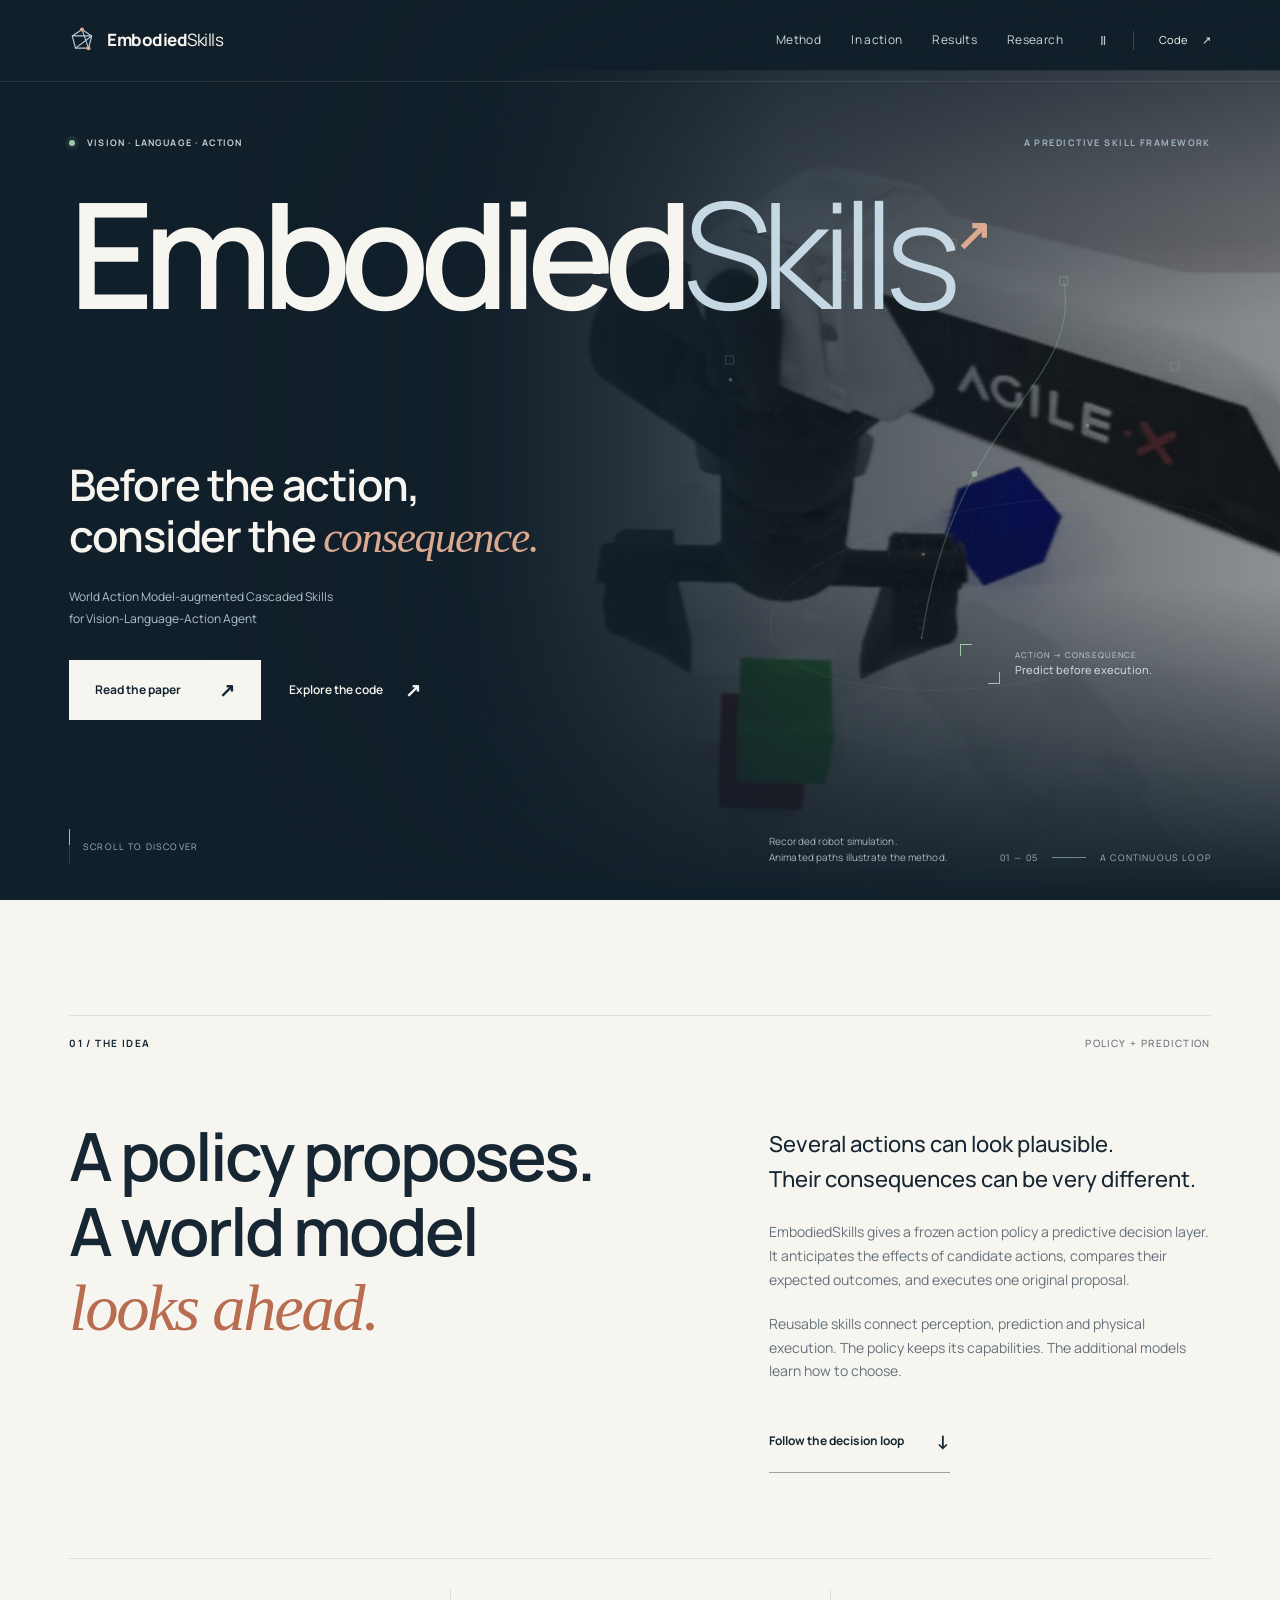
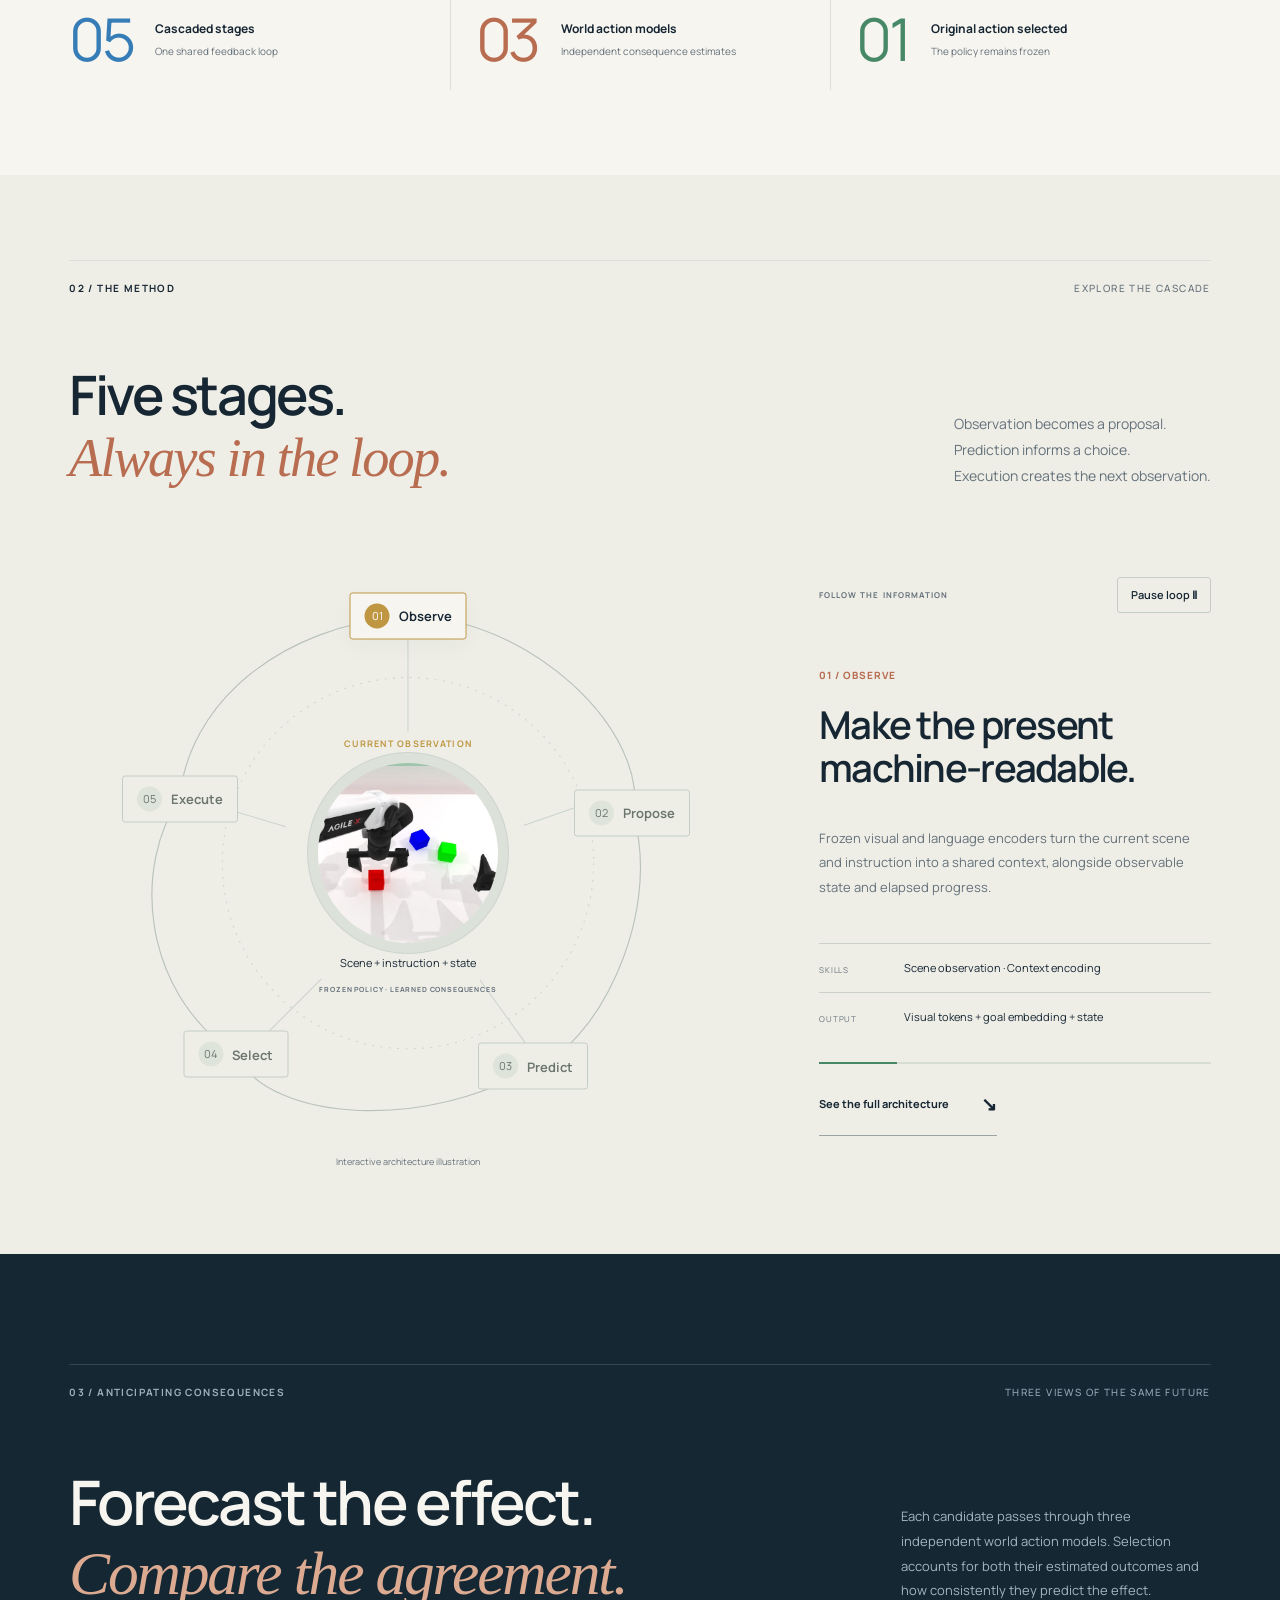
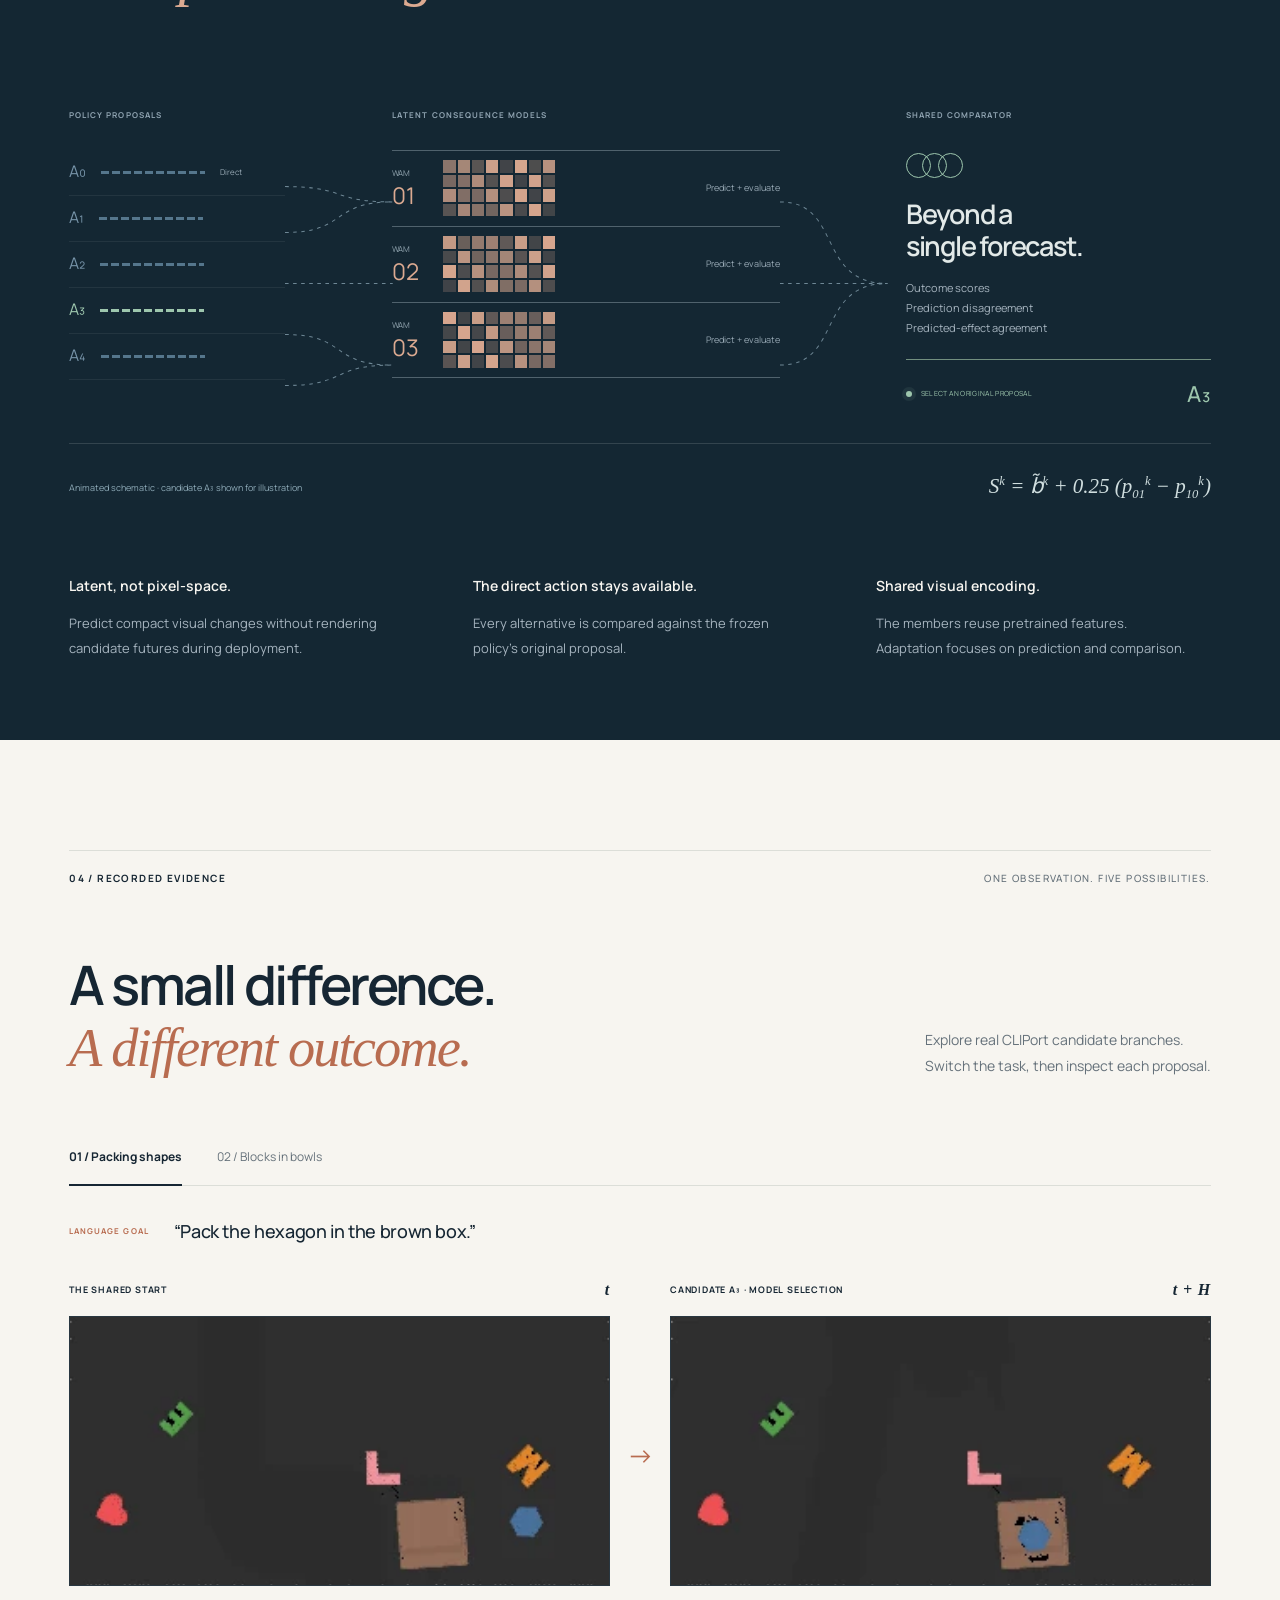
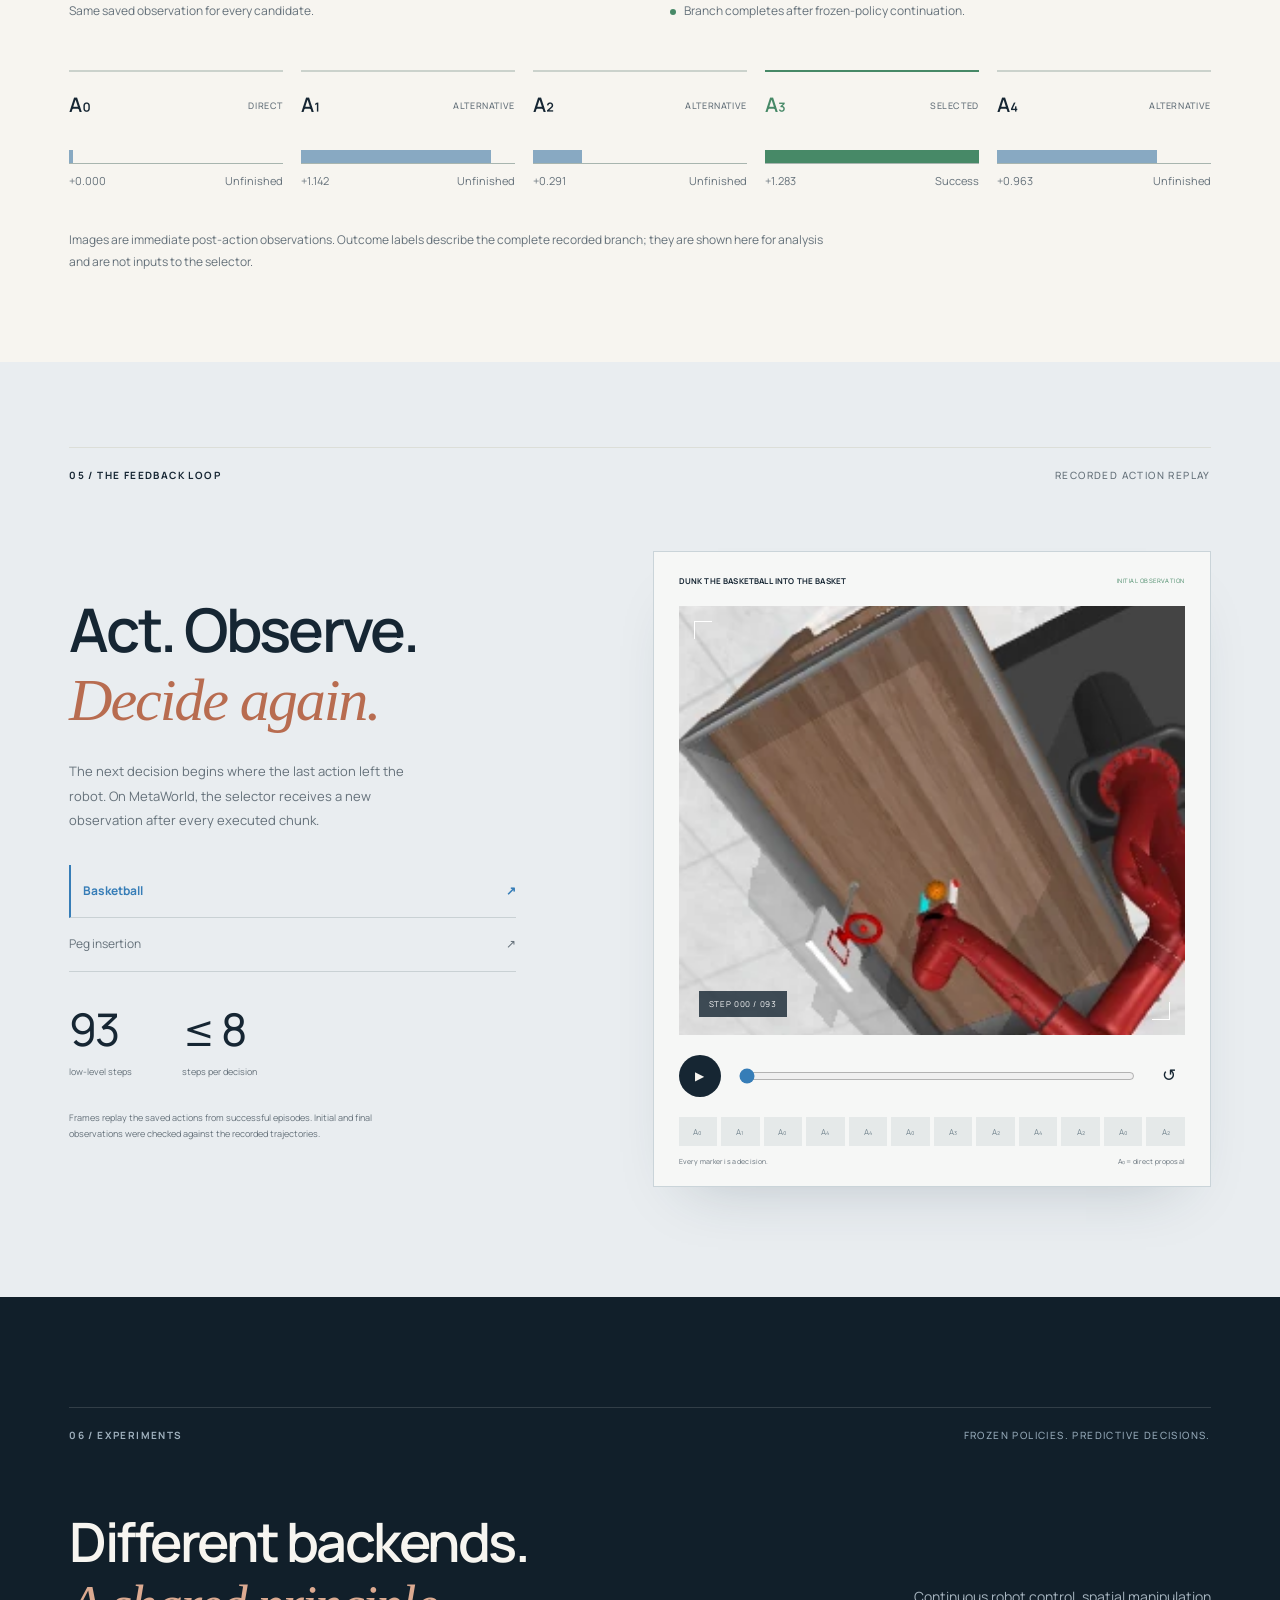
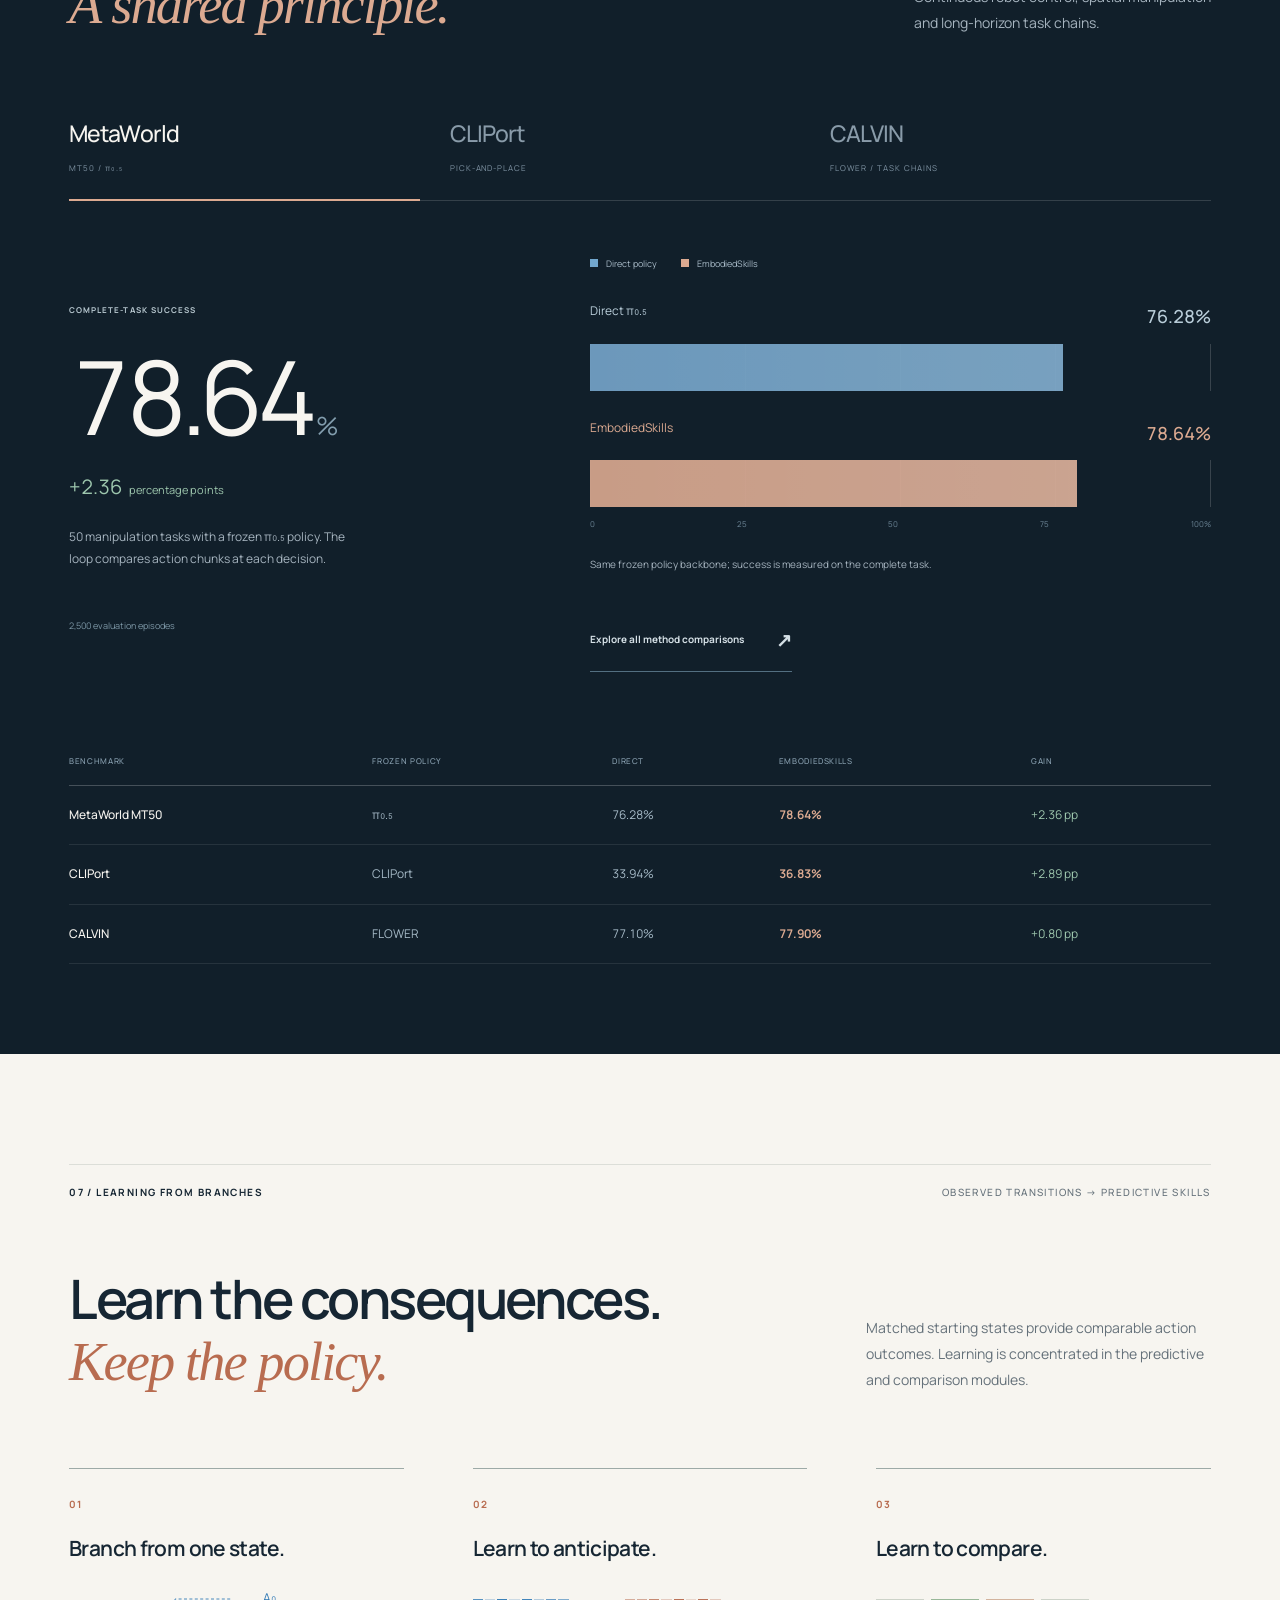
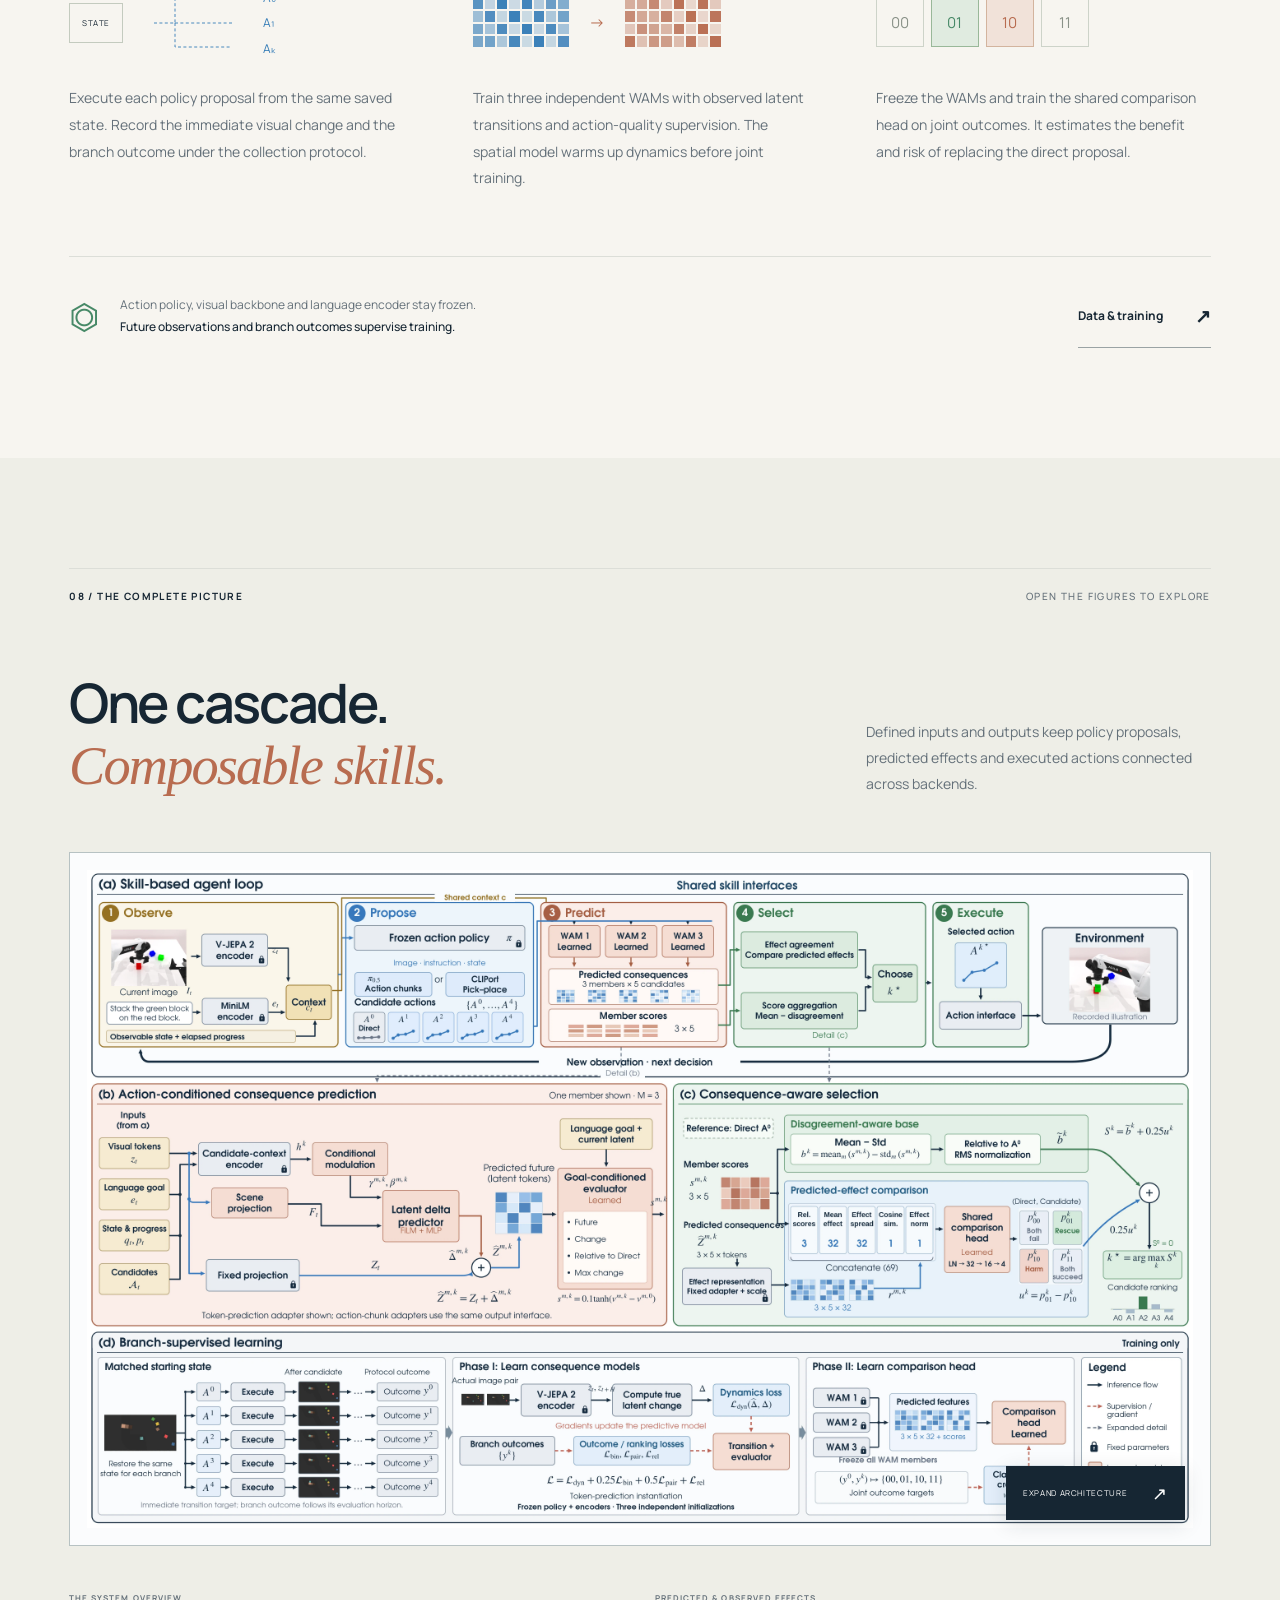
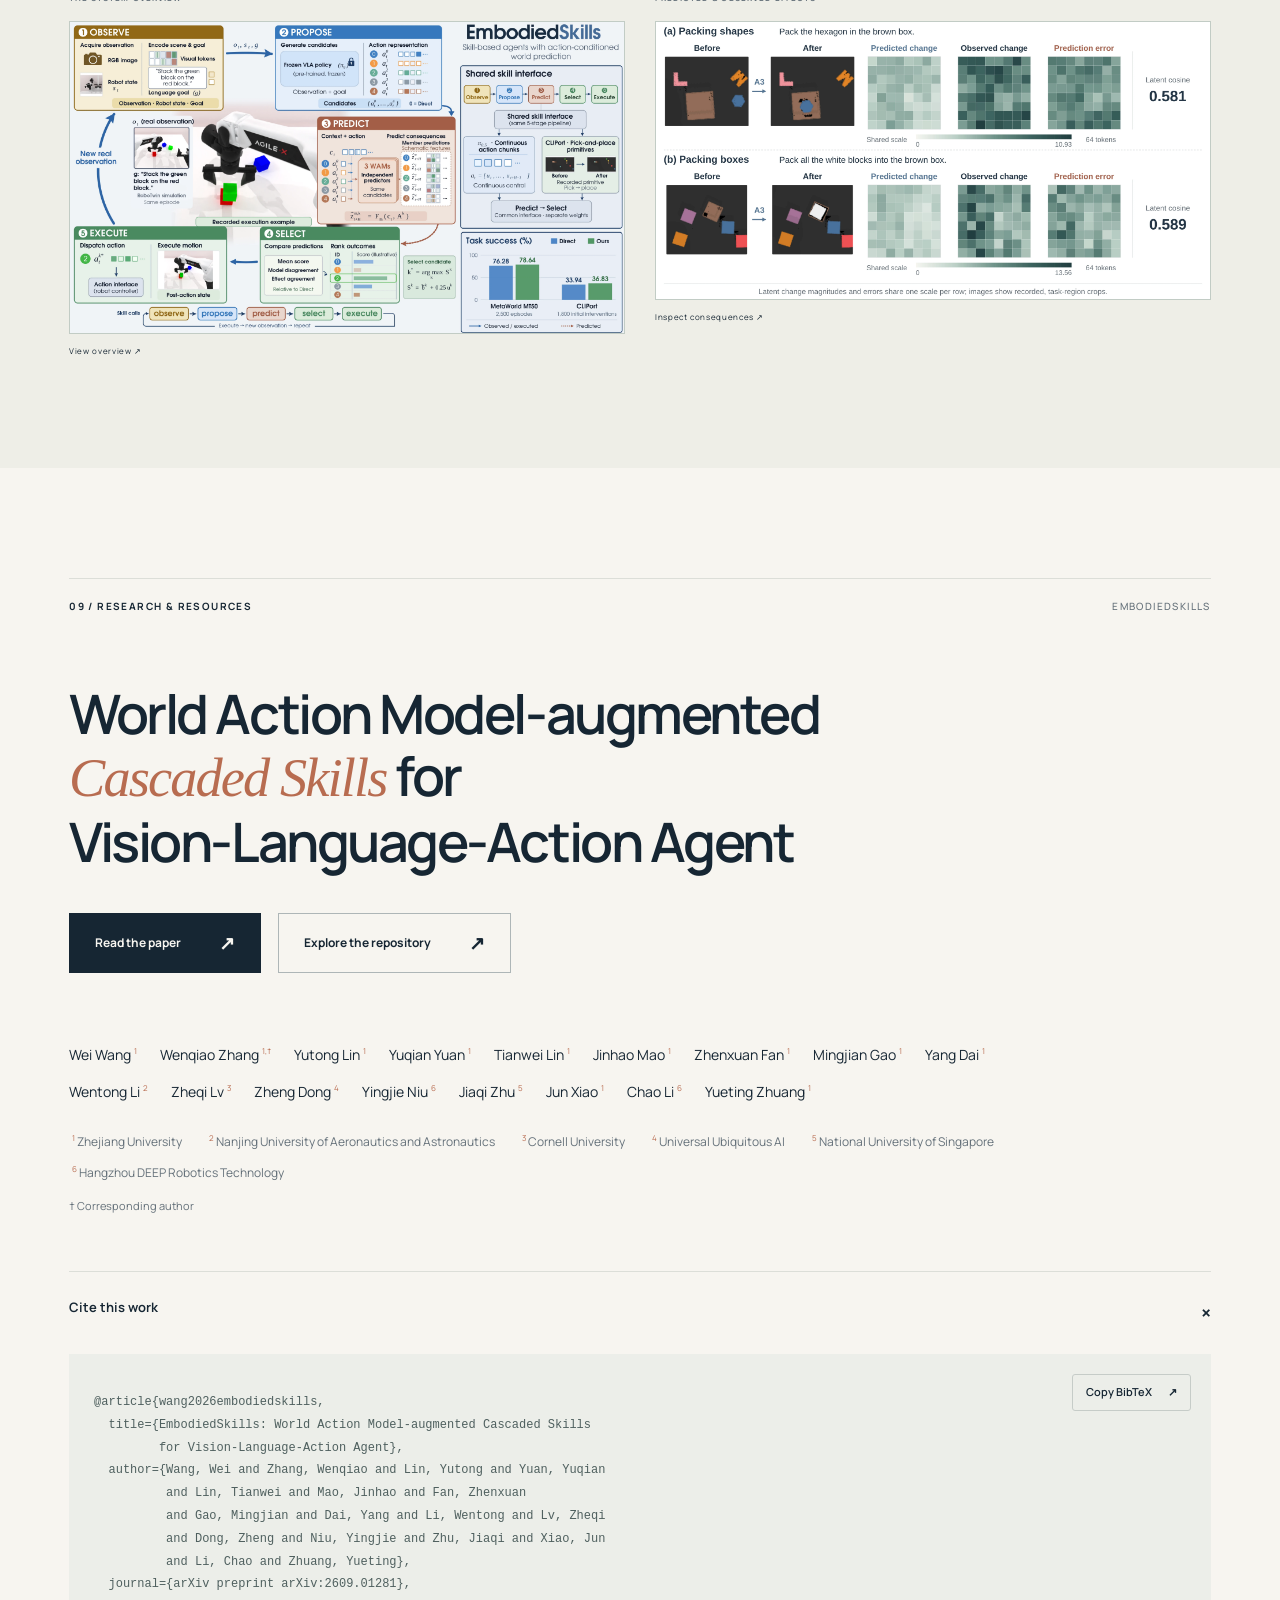
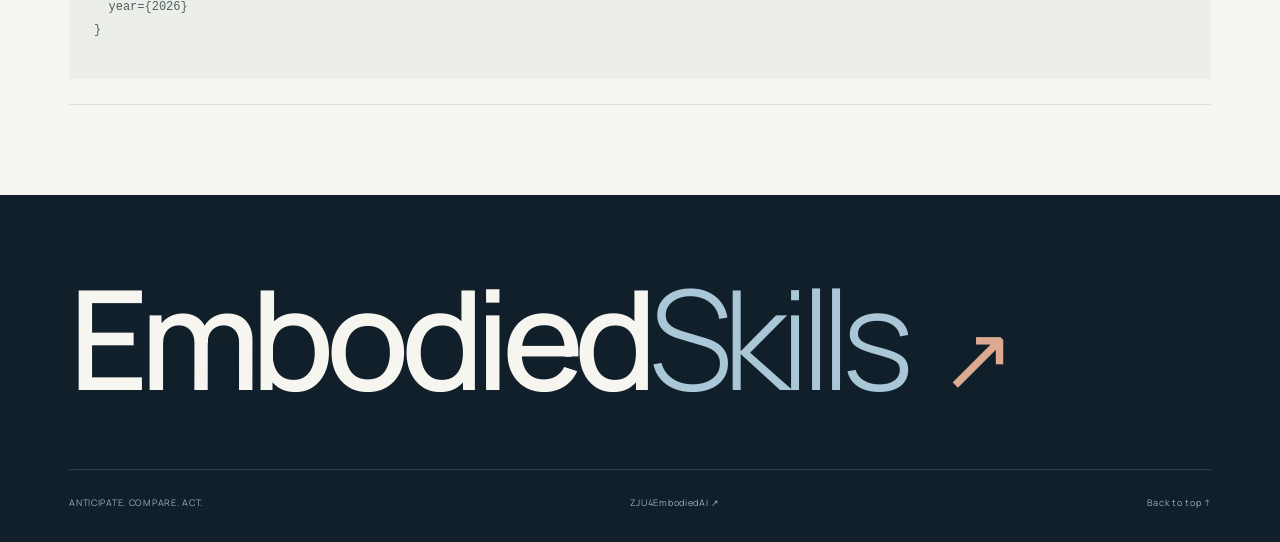
==== site/index.html @ 3e2e8347 "Build interactive EmbodiedSkills research project website" ====
<!doctype html>
<html lang="en">
<head>
  <meta charset="utf-8">
  <meta name="viewport" content="width=device-width, initial-scale=1">
  <meta name="theme-color" content="#111f2a">
  <meta name="description" content="EmbodiedSkills augments frozen vision-language-action policies with world action models. Explore cascaded skills, predicted consequences, recorded robot executions and results.">
  <meta property="og:title" content="EmbodiedSkills — Anticipate. Compare. Act.">
  <meta property="og:description" content="World Action Model-augmented Cascaded Skills for Vision-Language-Action Agent.">
  <meta property="og:type" content="website">
  <meta property="og:url" content="https://zju4embodiedai.github.io/EmbodiedSkills/">
  <meta property="og:image" content="https://zju4embodiedai.github.io/EmbodiedSkills/assets/social.jpg">
  <meta name="twitter:card" content="summary_large_image">
  <link rel="canonical" href="https://zju4embodiedai.github.io/EmbodiedSkills/">
  <link rel="icon" type="image/svg+xml" href="assets/mark.svg">
  <link rel="preload" href="assets/fonts/manrope.woff2" as="font" type="font/woff2" crossorigin>
  <link rel="preload" href="assets/robot-hero.webp" as="image">
  <link rel="stylesheet" href="style.css">
  <title>EmbodiedSkills — Anticipate. Compare. Act.</title>
  <script>document.documentElement.classList.add('js');</script>
</head>
<body>
<a class="skip" href="#overview">Skip to content</a>
<div class="reading-progress" aria-hidden="true"></div>
<header class="site-header">
  <a class="wordmark" href="#top" aria-label="EmbodiedSkills home"><svg viewBox="0 0 32 32" aria-hidden="true"><path d="M16 3 28 11 24 26H8L4 11Z"/><path d="m16 3 8 23M4 11h24M8 26l20-15"/><circle cx="16" cy="3" r="2.5"/><circle cx="24" cy="26" r="2.5"/></svg><span>Embodied<span class="wordmark-light">Skills</span></span></a>
  <nav aria-label="Main navigation" id="main-nav"><a href="#method">Method</a><a href="#evidence">In action</a><a href="#results">Results</a><a href="#research">Research</a></nav>
  <div class="header-actions"><button class="motion-toggle icon-button" aria-label="Pause ambient animations" aria-pressed="false" title="Pause ambient animations"><span class="pause-icon" aria-hidden="true">Ⅱ</span></button><a class="header-code" href="https://github.com/ZJU4EmbodiedAI/EmbodiedSkills" target="_blank" rel="noopener">Code <span aria-hidden="true">↗</span></a><button class="menu-toggle icon-button" aria-expanded="false" aria-controls="main-nav" aria-label="Open menu"><span></span><span></span></button></div>
</header>
<main>
<section class="hero dark" id="top" aria-labelledby="hero-title">
  <div class="hero-photo" aria-hidden="true"><img src="assets/robot-hero.webp" width="660" height="540" alt="" fetchpriority="high"><div class="hero-photo-shade"></div></div>
  <canvas id="hero-canvas" aria-hidden="true"></canvas>
  <div class="hero-grid" aria-hidden="true"></div>
  <div class="hero-content">
    <div class="eyebrow hero-enter"><span class="live-dot"></span> VISION · LANGUAGE · ACTION <span class="hero-edition">A PREDICTIVE SKILL FRAMEWORK</span></div>
    <h1 id="hero-title" class="hero-enter">Embodied<span>Skills</span><sup>↗</sup></h1>
    <div class="hero-copy hero-enter"><h2>Before the action,<br>consider the <em>consequence.</em></h2><p>World Action Model-augmented Cascaded Skills<br class="desktop-break"> for Vision-Language-Action Agent</p><div class="hero-links"><a class="button button-light" href="https://arxiv.org/abs/2609.01281" target="_blank" rel="noopener">Read the paper <span>↗</span></a><a class="text-link" href="https://github.com/ZJU4EmbodiedAI/EmbodiedSkills" target="_blank" rel="noopener">Explore the code <span>↗</span></a></div></div>
    <div class="hero-annotation" aria-hidden="true"><span class="target-bracket"></span><span>ACTION → CONSEQUENCE<br><b>Predict before execution.</b></span></div>
    <div class="hero-bottom hero-enter"><a href="#overview" class="scroll-cue"><span class="scroll-line"></span>SCROLL TO DISCOVER</a><p>Recorded robot simulation.<br>Animated paths illustrate the method.</p><span class="hero-index">01 — 05 <i></i> A CONTINUOUS LOOP</span></div>
  </div>
</section>

<section class="overview section-pad" id="overview">
  <div class="section-label reveal"><span>01 / THE IDEA</span><span>POLICY + PREDICTION</span></div>
  <div class="intro-grid"><h2 class="display reveal">A policy proposes.<br>A world model<br><em>looks ahead.</em></h2><div class="intro-copy reveal"><p class="lead">Several actions can look plausible.<br>Their consequences can be very different.</p><p>EmbodiedSkills gives a frozen action policy a predictive decision layer. It anticipates the effects of candidate actions, compares their expected outcomes, and executes one original proposal.</p><p>Reusable skills connect perception, prediction and physical execution. The policy keeps its capabilities. The additional models learn how to choose.</p><a class="under-link" href="#method">Follow the decision loop <span>↓</span></a></div></div>
  <div class="principles"><div class="reveal"><span class="principle-num">05</span><p>Cascaded stages<small>One shared feedback loop</small></p></div><div class="reveal"><span class="principle-num">03</span><p>World action models<small>Independent consequence estimates</small></p></div><div class="reveal"><span class="principle-num">01</span><p>Original action selected<small>The policy remains frozen</small></p></div></div>
</section>

<section class="method section-pad" id="method">
  <div class="section-label reveal"><span>02 / THE METHOD</span><span>EXPLORE THE CASCADE</span></div>
  <div class="section-heading reveal"><h2>Five stages.<br><em>Always in the loop.</em></h2><p>Observation becomes a proposal.<br>Prediction informs a choice.<br>Execution creates the next observation.</p></div>
  <div class="loop-workspace reveal">
    <div class="loop-visual" data-stage="0">
      <svg class="loop-wires" viewBox="0 0 650 600" aria-hidden="true"><defs><marker id="flow-arrow" markerWidth="7" markerHeight="7" refX="5" refY="3" orient="auto"><path d="M0 0 6 3 0 6" fill="none" stroke="currentColor"/></marker></defs><path class="loop-track" d="M325 69 C440 69 557 179 541 260 C570 358 502 487 445 501 C347 562 194 556 160 490 C65 425 64 304 106 245 C114 153 202 78 325 69Z"/><path class="loop-flow" d="M325 69 C440 69 557 179 541 260 C570 358 502 487 445 501 C347 562 194 556 160 490 C65 425 64 304 106 245 C114 153 202 78 325 69Z"/><circle cx="325" cy="306" r="178" class="inner-orbit"/><path class="spoke" d="M325 92V180M510 244l-74 26M438 479l-44-61M180 479l62-62M120 245l88 26"/></svg>
      <div class="loop-core"><span class="micro" id="loop-core-label">CURRENT OBSERVATION</span><div class="loop-image"><img id="loop-image" src="assets/robot-before.webp" width="256" height="256" alt="Recorded robot observation illustrating the observe stage"><div class="latent-grid" aria-hidden="true"></div><div class="scan-line" aria-hidden="true"></div></div><p id="loop-core-caption">Scene + instruction + state</p><span class="core-bottom">FROZEN POLICY · LEARNED CONSEQUENCES</span></div>
      <div class="stage-tabs" role="tablist" aria-label="Stages of the decision loop">
        <button class="stage-node active" id="stage-0" role="tab" aria-selected="true" aria-controls="stage-description" data-stage="0"><span>01</span><b>Observe</b></button>
        <button class="stage-node" id="stage-1" role="tab" aria-selected="false" aria-controls="stage-description" tabindex="-1" data-stage="1"><span>02</span><b>Propose</b></button>
        <button class="stage-node" id="stage-2" role="tab" aria-selected="false" aria-controls="stage-description" tabindex="-1" data-stage="2"><span>03</span><b>Predict</b></button>
        <button class="stage-node" id="stage-3" role="tab" aria-selected="false" aria-controls="stage-description" tabindex="-1" data-stage="3"><span>04</span><b>Select</b></button>
        <button class="stage-node" id="stage-4" role="tab" aria-selected="false" aria-controls="stage-description" tabindex="-1" data-stage="4"><span>05</span><b>Execute</b></button>
      </div>
      <span class="loop-caption">Interactive architecture illustration</span>
    </div>
    <div class="stage-detail"><div class="loop-controls"><span class="micro">FOLLOW THE INFORMATION</span><button id="loop-play" class="small-button" aria-pressed="true">Pause loop Ⅱ</button></div><div id="stage-description" role="tabpanel" aria-labelledby="stage-0"><span id="stage-number">01 / OBSERVE</span><h3 id="stage-title">Make the present<br>machine-readable.</h3><p id="stage-copy">Frozen visual and language encoders turn the current scene and instruction into a shared context, alongside observable state and elapsed progress.</p><dl><div><dt>SKILLS</dt><dd id="stage-skills">Scene observation · Context encoding</dd></div><div><dt>OUTPUT</dt><dd id="stage-output">Visual tokens + goal embedding + state</dd></div></dl></div><div class="stage-progress" aria-hidden="true"><span></span></div><a class="under-link" href="#architecture">See the full architecture <span>↘</span></a></div>
  </div>
</section>

<section class="prediction dark section-pad" id="prediction">
  <div class="section-label reveal"><span>03 / ANTICIPATING CONSEQUENCES</span><span>THREE VIEWS OF THE SAME FUTURE</span></div>
  <div class="prediction-top"><h2 class="display reveal">Forecast the effect.<br><em>Compare the agreement.</em></h2><p class="reveal">Each candidate passes through three independent world action models. Selection accounts for both their estimated outcomes and how consistently they predict the effect.</p></div>
  <div class="forecast-diagram reveal" aria-label="Five policy proposals are assessed by three world action models, then a shared comparator selects one action">
    <div class="proposal-column"><span class="micro">POLICY PROPOSALS</span><div class="proposal" data-proposal="0"><span>A₀</span><i></i><small>Direct</small></div><div class="proposal" data-proposal="1"><span>A₁</span><i></i></div><div class="proposal" data-proposal="2"><span>A₂</span><i></i></div><div class="proposal chosen" data-proposal="3"><span>A₃</span><i></i></div><div class="proposal" data-proposal="4"><span>A₄</span><i></i></div></div>
    <div class="forecast-bridge" aria-hidden="true"><svg viewBox="0 0 120 250" preserveAspectRatio="none"><path d="M0 30C70 30 50 45 120 45M0 75C70 75 50 45 120 45M0 125H120M0 175C70 175 50 205 120 205M0 225C70 225 50 205 120 205"/></svg></div>
    <div class="ensemble-column"><span class="micro">LATENT CONSEQUENCE MODELS</span><div class="wam-member"><span>WAM <b>01</b></span><div class="heatmap" data-heatmap="0" aria-hidden="true"></div><small>Predict + evaluate</small></div><div class="wam-member"><span>WAM <b>02</b></span><div class="heatmap" data-heatmap="1" aria-hidden="true"></div><small>Predict + evaluate</small></div><div class="wam-member"><span>WAM <b>03</b></span><div class="heatmap" data-heatmap="2" aria-hidden="true"></div><small>Predict + evaluate</small></div></div>
    <div class="forecast-bridge bridge-short" aria-hidden="true"><svg viewBox="0 0 120 250" preserveAspectRatio="none"><path d="M0 45C70 45 40 125 120 125M0 125H120M0 205C70 205 40 125 120 125"/></svg></div>
    <div class="comparison-column"><span class="micro">SHARED COMPARATOR</span><div class="comparison-symbol" aria-hidden="true"><span></span><span></span><span></span></div><h3>Beyond a<br>single forecast.</h3><p>Outcome scores<br>Prediction disagreement<br>Predicted-effect agreement</p><div class="selection-token"><span class="live-dot"></span> SELECT AN ORIGINAL PROPOSAL <b>A₃</b></div></div>
  </div>
  <div class="prediction-bottom"><span>Animated schematic · candidate A₃ shown for illustration</span><div class="equation">S<sup>k</sup> = b̃<sup>k</sup> + 0.25 (p<sub>01</sub><sup>k</sup> − p<sub>10</sub><sup>k</sup>)</div></div>
  <div class="prediction-notes"><div class="reveal"><b>Latent, not pixel-space.</b><p>Predict compact visual changes without rendering candidate futures during deployment.</p></div><div class="reveal"><b>The direct action stays available.</b><p>Every alternative is compared against the frozen policy’s original proposal.</p></div><div class="reveal"><b>Shared visual encoding.</b><p>The members reuse pretrained features. Adaptation focuses on prediction and comparison.</p></div></div>
</section>

<section class="evidence section-pad" id="evidence">
  <div class="section-label reveal"><span>04 / RECORDED EVIDENCE</span><span>ONE OBSERVATION. FIVE POSSIBILITIES.</span></div>
  <div class="section-heading reveal"><h2>A small difference.<br><em>A different outcome.</em></h2><p>Explore real CLIPort candidate branches.<br>Switch the task, then inspect each proposal.</p></div>
  <div class="task-switch" role="group" aria-label="Branch example"><button data-case="shapes" class="active" aria-pressed="true">01 / Packing shapes</button><button data-case="bowls" aria-pressed="false">02 / Blocks in bowls</button></div>
  <div class="case-instruction"><span class="micro">LANGUAGE GOAL</span><h3 id="case-instruction">“Pack the hexagon in the brown box.”</h3></div>
  <div class="branch-viewer reveal"><figure><div class="image-topline"><span>THE SHARED START</span><span>t</span></div><img id="branch-before" src="assets/shapes-before.webp" width="320" height="160" alt="Initial CLIPort scene for packing shapes" loading="lazy"><figcaption>Same saved observation for every candidate.</figcaption></figure><div class="branch-arrow" aria-hidden="true">→</div><figure><div class="image-topline"><span id="branch-title">CANDIDATE A₃ · SELECTED</span><span>t + H</span></div><img id="branch-after" src="assets/shapes-after_A3.webp" width="320" height="160" alt="Recorded scene after executing candidate A3" loading="lazy"><figcaption id="branch-outcome"><span class="success-dot"></span> Branch completes after frozen-policy continuation.</figcaption></figure></div>
  <div class="candidate-selector" role="group" aria-label="Inspect a candidate"></div>
  <p class="evidence-note">Images are immediate post-action observations. Outcome labels describe the complete recorded branch; they are shown here for analysis and are not inputs to the selector.</p>
</section>

<section class="execution section-pad" id="execution">
  <div class="section-label reveal"><span>05 / THE FEEDBACK LOOP</span><span>RECORDED ACTION REPLAY</span></div>
  <div class="execution-layout"><div class="execution-copy"><h2 class="reveal">Act. Observe.<br><em>Decide again.</em></h2><p class="reveal">The next decision begins where the last action left the robot. On MetaWorld, the selector receives a new observation after every executed chunk.</p><div class="trajectory-switch" role="group" aria-label="Recorded trajectory"><button data-trajectory="basketball" class="active" aria-pressed="true">Basketball <span>↗</span></button><button data-trajectory="peg" aria-pressed="false">Peg insertion <span>↗</span></button></div><div class="trajectory-facts"><div><strong id="trajectory-steps">93</strong><span>low-level steps</span></div><div><strong>≤ 8</strong><span>steps per decision</span></div></div><p class="fine-print">Frames replay the saved actions from successful episodes. Initial and final observations were checked against the recorded trajectories.</p></div>
  <div class="replay-viewer reveal"><div class="replay-top"><span class="micro" id="trajectory-prompt">Dunk the basketball into the basket</span><span class="replay-state" id="replay-state">INITIAL OBSERVATION</span></div><div class="replay-image"><img id="replay-frame" src="assets/basketball-000.webp" width="256" height="256" alt="Initial frame of the recorded MetaWorld basketball trajectory" loading="lazy"><span class="frame-corners" aria-hidden="true"></span><span class="frame-counter" id="frame-counter">STEP 000 / 093</span></div><div class="playback-controls"><button id="replay-play" class="round-button" aria-label="Play recorded trajectory" aria-pressed="false">▶</button><label for="replay-scrub" class="visually-hidden">Trajectory frame</label><input id="replay-scrub" type="range" min="0" max="12" value="0"><button id="replay-reset" class="icon-button" aria-label="Reset trajectory">↺</button></div><div class="decision-strip" aria-label="Selected candidate at each decision"></div><div class="replay-bottom"><span>Every marker is a decision.</span><span>A₀ = direct proposal</span></div></div></div>
</section>

<section class="results dark section-pad" id="results">
  <div class="section-label reveal"><span>06 / EXPERIMENTS</span><span>FROZEN POLICIES. PREDICTIVE DECISIONS.</span></div>
  <div class="section-heading reveal"><h2>Different backends.<br><em>A shared principle.</em></h2><p>Continuous robot control, spatial manipulation<br>and long-horizon task chains.</p></div>
  <div class="benchmark-tabs" role="tablist" aria-label="Benchmark results"><button id="bench-mt50" data-benchmark="mt50" role="tab" aria-selected="true" aria-controls="benchmark-panel" class="active">MetaWorld <small>MT50 / π₀.₅</small></button><button id="bench-cliport" data-benchmark="cliport" role="tab" aria-selected="false" aria-controls="benchmark-panel" tabindex="-1">CLIPort <small>PICK-AND-PLACE</small></button><button id="bench-calvin" data-benchmark="calvin" role="tab" aria-selected="false" aria-controls="benchmark-panel" tabindex="-1">CALVIN <small>FLOWER / TASK CHAINS</small></button></div>
  <div class="benchmark-panel" id="benchmark-panel" role="tabpanel" aria-labelledby="bench-mt50"><div class="result-number"><span class="micro" id="result-metric">COMPLETE-TASK SUCCESS</span><div class="big-number"><span id="result-value">78.64</span><span>%</span></div><div class="result-gain"><span id="result-gain">+2.36</span> percentage points</div><p id="result-description">50 manipulation tasks with a frozen π₀.₅ policy. The loop compares action chunks at each decision.</p><span class="result-count" id="result-count">2,500 evaluation episodes</span></div><div class="result-chart"><div class="chart-legend"><span><i></i>Direct policy</span><span><i></i>EmbodiedSkills</span></div><div class="horizontal-bars"><div class="result-row"><div><span id="direct-policy-name">Direct π₀.₅</span><strong id="direct-number">76.28%</strong></div><div class="bar-track"><span id="direct-bar" style="--bar:76.28%"></span></div></div><div class="result-row ours"><div><span>EmbodiedSkills</span><strong id="ours-number">78.64%</strong></div><div class="bar-track"><span id="ours-bar" style="--bar:78.64%"></span></div></div><div class="chart-axis"><span>0</span><span>25</span><span>50</span><span>75</span><span>100%</span></div></div><p class="chart-note" id="result-note">Same frozen policy backbone; success is measured on the complete task.</p><button class="under-link light-link" data-figure="assets/comparisons.webp" data-caption="Policy augmentation comparisons on MetaWorld MT50, CLIPort and CALVIN.">Explore all method comparisons <span>↗</span></button></div></div>
  <div class="results-table-wrap"><table><caption class="visually-hidden">Paper benchmark results</caption><thead><tr><th>Benchmark</th><th>Frozen policy</th><th>Direct</th><th>EmbodiedSkills</th><th>Gain</th></tr></thead><tbody><tr><th>MetaWorld MT50</th><td>π₀.₅</td><td>76.28%</td><td>78.64%</td><td>+2.36 pp</td></tr><tr><th>CLIPort</th><td>CLIPort</td><td>33.94%</td><td>36.83%</td><td>+2.89 pp</td></tr><tr><th>CALVIN</th><td>FLOWER</td><td>77.10%</td><td>77.90%</td><td>+0.80 pp</td></tr></tbody></table></div>
</section>

<section class="learning section-pad" id="learning">
  <div class="section-label reveal"><span>07 / LEARNING FROM BRANCHES</span><span>OBSERVED TRANSITIONS → PREDICTIVE SKILLS</span></div>
  <div class="section-heading reveal"><h2>Learn the consequences.<br><em>Keep the policy.</em></h2><p>Matched starting states provide comparable action outcomes. Learning is concentrated in the predictive and comparison modules.</p></div>
  <div class="learning-steps"><article class="reveal"><span class="learning-index">01</span><h3>Branch from one state.</h3><div class="mini-branches" aria-hidden="true"><span>STATE</span><svg viewBox="0 0 130 100"><path d="M0 50H35V10H130M35 50H130M35 50V90H130"/></svg><div>A₀<br>A₁<br>Aₖ</div></div><p>Execute each policy proposal from the same saved state. Record the immediate visual change and the branch outcome under the collection protocol.</p></article><article class="reveal"><span class="learning-index">02</span><h3>Learn to anticipate.</h3><div class="mini-latents" aria-hidden="true"><div class="heatmap" data-heatmap="3"></div><span>→</span><div class="heatmap" data-heatmap="4"></div></div><p>Train three independent WAMs with observed latent transitions and action-quality supervision. The spatial model warms up dynamics before joint training.</p></article><article class="reveal"><span class="learning-index">03</span><h3>Learn to compare.</h3><div class="mini-outcomes" aria-hidden="true"><span>00</span><span class="good">01</span><span class="bad">10</span><span>11</span></div><p>Freeze the WAMs and train the shared comparison head on joint outcomes. It estimates the benefit and risk of replacing the direct proposal.</p></article></div>
  <div class="learning-footnote"><span class="lock-mark" aria-hidden="true">⏣</span><p>Action policy, visual backbone and language encoder stay frozen.<br><strong>Future observations and branch outcomes supervise training.</strong></p><a class="under-link" href="https://github.com/ZJU4EmbodiedAI/EmbodiedSkills/blob/main/docs/data.md" target="_blank" rel="noopener">Data & training <span>↗</span></a></div>
</section>

<section class="architecture section-pad" id="architecture">
  <div class="section-label reveal"><span>08 / THE COMPLETE PICTURE</span><span>OPEN THE FIGURES TO EXPLORE</span></div>
  <div class="section-heading reveal"><h2>One cascade.<br><em>Composable skills.</em></h2><p>Defined inputs and outputs keep policy proposals, predicted effects and executed actions connected across backends.</p></div>
  <button class="figure-button architecture-figure reveal" data-figure="assets/architecture.webp" data-caption="EmbodiedSkills architecture: the five-stage loop, action-conditioned latent prediction, consequence agreement and branch-supervised learning."><img src="assets/architecture.webp" width="2048" height="1219" alt="Detailed EmbodiedSkills architecture from the paper" loading="lazy"><span class="figure-open">EXPAND ARCHITECTURE <span>↗</span></span></button>
  <div class="figure-pair"><button class="figure-button reveal" data-figure="assets/teaser.webp" data-caption="EmbodiedSkills overview. Robot imagery illustrates recorded execution; candidate paths and latent displays are schematic."><span class="micro">THE SYSTEM OVERVIEW</span><img src="assets/teaser.webp" width="3840" height="2160" alt="EmbodiedSkills paper teaser" loading="lazy"><span class="figure-open">View overview ↗</span></button><button class="figure-button reveal" data-figure="assets/consequences.webp" data-caption="Predicted and observed latent changes in held-out CLIPort transitions, with spatial error visualizations."><span class="micro">PREDICTED & OBSERVED EFFECTS</span><img src="assets/consequences.webp" alt="Predicted latent changes compared with observed changes" loading="lazy"><span class="figure-open">Inspect consequences ↗</span></button></div>
</section>

<section class="research section-pad" id="research">
  <div class="section-label reveal"><span>09 / RESEARCH & RESOURCES</span><span>EMBODIEDSKILLS</span></div>
  <h2 class="research-title reveal">World Action Model-augmented<br><em>Cascaded Skills</em> for<br>Vision-Language-Action Agent</h2>
  <div class="research-links reveal"><a class="button button-dark" href="https://arxiv.org/abs/2609.01281" target="_blank" rel="noopener">Read the paper <span>↗</span></a><a class="button button-outline" href="https://github.com/ZJU4EmbodiedAI/EmbodiedSkills" target="_blank" rel="noopener">Explore the repository <span>↗</span></a></div>
  <div class="authors"><p><span>Wei Wang<sup>1</sup></span><span>Wenqiao Zhang<sup>1,†</sup></span><span>Yutong Lin<sup>1</sup></span><span>Yuqian Yuan<sup>1</sup></span><span>Tianwei Lin<sup>1</sup></span><span>Jinhao Mao<sup>1</sup></span><span>Zhenxuan Fan<sup>1</sup></span><span>Mingjian Gao<sup>1</sup></span><span>Yang Dai<sup>1</sup></span><span>Wentong Li<sup>2</sup></span><span>Zheqi Lv<sup>3</sup></span><span>Zheng Dong<sup>4</sup></span><span>Yingjie Niu<sup>6</sup></span><span>Jiaqi Zhu<sup>5</sup></span><span>Jun Xiao<sup>1</sup></span><span>Chao Li<sup>6</sup></span><span>Yueting Zhuang<sup>1</sup></span></p><div class="affiliations"><span><sup>1</sup> Zhejiang University</span><span><sup>2</sup> Nanjing University of Aeronautics and Astronautics</span><span><sup>3</sup> Cornell University</span><span><sup>4</sup> Universal Ubiquitous AI</span><span><sup>5</sup> National University of Singapore</span><span><sup>6</sup> Hangzhou DEEP Robotics Technology</span></div><p class="correspondence">† Corresponding author</p></div>
  <details class="citation" open><summary>Cite this work <span>+</span></summary><div class="citation-content"><button class="small-button" id="copy-citation">Copy BibTeX <span>↗</span></button><pre id="citation-text">@article{wang2026embodiedskills,
  title={EmbodiedSkills: World Action Model-augmented Cascaded Skills
         for Vision-Language-Action Agent},
  author={Wang, Wei and Zhang, Wenqiao and Lin, Yutong and Yuan, Yuqian
          and Lin, Tianwei and Mao, Jinhao and Fan, Zhenxuan
          and Gao, Mingjian and Dai, Yang and Li, Wentong and Lv, Zheqi
          and Dong, Zheng and Niu, Yingjie and Zhu, Jiaqi and Xiao, Jun
          and Li, Chao and Zhuang, Yueting},
  journal={arXiv preprint arXiv:2609.01281},
  year={2026}
}</pre></div></details>
</section>
</main>
<footer class="dark"><a href="#top" class="footer-brand">Embodied<span>Skills</span><span class="footer-arrow">↗</span></a><div class="footer-bottom"><span>ANTICIPATE. COMPARE. ACT.</span><a href="https://github.com/ZJU4EmbodiedAI" target="_blank" rel="noopener">ZJU4EmbodiedAI ↗</a><a href="#top">Back to top ↑</a></div></footer>
<dialog id="figure-dialog" aria-labelledby="figure-caption"><div class="dialog-toolbar"><span>EMBODIEDSKILLS / RESEARCH FIGURE</span><button id="close-figure" class="small-button">Close <span>×</span></button></div><div class="dialog-image-wrap"><img id="dialog-image" alt=""></div><p id="figure-caption"></p></dialog>
<div class="toast" role="status" aria-live="polite"></div>
<noscript><p class="noscript-note">Interactive figures and replay controls require JavaScript. The paper, architecture, results table and resources are available below.</p></noscript>
<script type="module" src="app.js"></script>
</body>
</html>
---- site/style.css ----
@font-face{font-family:Manrope;src:url('assets/fonts/manrope.woff2') format('woff2');font-weight:200 800;font-style:normal;font-display:swap}
:root{--ink:#162633;--dark:#111f2a;--paper:#f7f5f0;--muted:#65717a;--line:#dcded8;--blue:#367db7;--blue-light:#a0c7e4;--clay:#b86c50;--clay-light:#dcaa91;--green:#478967;--mint:#9dc6ad;--gold:#bf9742;--gutter:clamp(22px,5.4vw,104px);--ease:cubic-bezier(.22,1,.36,1)}
*{box-sizing:border-box}html{scroll-behavior:smooth;scroll-padding-top:100px}body{margin:0;background:var(--paper);color:var(--ink);font-family:Manrope,Arial,sans-serif;font-size:16px;line-height:1.7;-webkit-font-smoothing:antialiased}::selection{background:#cadfe8;color:var(--ink)}a{color:inherit;text-decoration:none}button,input{font:inherit}button{color:inherit;cursor:pointer}button,a,input{-webkit-tap-highlight-color:transparent}button{border:0;background:none}button:focus-visible,a:focus-visible,input:focus-visible,summary:focus-visible{outline:3px solid var(--blue);outline-offset:7px}img{display:block;max-width:100%}h1,h2,h3,p,figure{margin:0}h1,h2,h3{font-weight:600;line-height:1.12;letter-spacing:-.045em}h2{font-size:clamp(38px,4.25vw,70px)}h2 em,.display em{font-family:Georgia,'Times New Roman',serif;font-weight:400;letter-spacing:-.035em;color:var(--clay)}.dark h2 em{color:var(--clay-light)}p{color:var(--muted)}.dark{background:var(--dark);color:var(--paper)}.dark p{color:#a6b4bf}.section-pad{padding:110px var(--gutter)}.section-label{display:flex;justify-content:space-between;gap:20px;font-family:Manrope,sans-serif;font-size:10px;font-weight:700;letter-spacing:.14em;border-top:1px solid var(--line);padding-top:19px;margin-bottom:67px}.dark .section-label{border-color:#ffffff23;color:#9fb0bd}.section-label>span:last-child{font-weight:500;color:var(--muted)}.dark .section-label>span:last-child{color:#92a6b5}.micro,.eyebrow{font-size:10px;font-weight:700;letter-spacing:.13em}.display{font-size:clamp(46px,5.2vw,85px)}.section-heading{display:flex;justify-content:space-between;align-items:end;gap:70px;margin-bottom:55px}.section-heading>p{max-width:345px;font-size:14px;line-height:1.85}.button{display:inline-flex;align-items:center;justify-content:space-between;gap:38px;min-height:52px;padding:13px 25px;font-size:12px;font-weight:700;border:1px solid transparent;transition:background .3s,transform .3s,color .3s}.button:hover{transform:translateY(-3px)}.button span,.text-link span,.under-link span{font-size:19px;transition:transform .3s}.button:hover span,.text-link:hover span,.under-link:hover span{transform:translate(3px,-3px)}.button-light{background:var(--paper);color:var(--ink)}.button-light:hover{background:var(--blue-light)}.button-dark{background:var(--ink);color:var(--paper)}.button-dark:hover{background:var(--blue)}.button-outline{border-color:#aeb6b7}.button-outline:hover{background:#e8e8df}.text-link{display:inline-flex;align-items:center;gap:22px;font-size:12px;font-weight:600}.under-link{font-size:12px;font-weight:700;display:inline-flex;align-items:center;justify-content:space-between;gap:32px;padding:15px 0;border-bottom:1px solid #9aa3a4}.small-button{font-size:11px;font-weight:600;border:1px solid #c6ccc8;padding:8px 13px;display:inline-flex;align-items:center;gap:16px;border-radius:3px;transition:background .3s}.small-button:hover{background:#dfe5e1}.icon-button{display:grid;place-items:center;width:38px;height:38px;font-size:17px}.round-button{width:42px;height:42px;display:grid;place-items:center;border-radius:50%;background:var(--ink);color:var(--paper);font-size:12px;flex:none}.round-button:hover{background:var(--blue)}.visually-hidden{position:absolute!important;clip:rect(0,0,0,0);clip-path:inset(50%);width:1px;height:1px;overflow:hidden;white-space:nowrap}.skip{position:fixed;top:-100px;left:20px;z-index:100;background:var(--paper);color:var(--ink);padding:10px 20px}.skip:focus{top:10px}.reading-progress{position:fixed;inset:0 auto auto 0;width:0;height:2px;background:var(--clay-light);z-index:60;pointer-events:none}.site-header{height:82px;position:absolute;top:0;left:0;right:0;z-index:50;display:flex;align-items:center;justify-content:space-between;padding:0 var(--gutter);color:var(--paper);transition:background .35s,border-color .35s;gap:28px;border-bottom:1px solid #ffffff17}.site-header.scrolled{position:fixed;height:70px;background:#111f2af2;backdrop-filter:blur(18px);border-color:#ffffff20;animation:nav-in .4s var(--ease)}.wordmark{display:flex;align-items:center;gap:12px;font-size:17px;font-weight:750;letter-spacing:-.5px}.wordmark-light{font-weight:400}.wordmark svg{width:26px;fill:none;stroke:#b7cddd;stroke-width:1.4;overflow:visible}.wordmark svg circle{fill:var(--clay-light);stroke:none}.site-header nav{display:flex;gap:30px;margin-left:auto}.site-header nav a{font-size:11px;letter-spacing:.03em;position:relative;color:#ced7dc}.site-header nav a:after{content:'';position:absolute;bottom:-8px;left:0;width:0;height:1px;background:var(--clay-light);transition:width .25s}.site-header nav a:hover:after,.site-header nav a.current:after{width:100%}.header-actions{display:flex;align-items:center;gap:17px}.header-code{font-size:11px;border-left:1px solid #ffffff30;padding-left:25px;display:flex;gap:15px}.motion-toggle{color:#b9c6cd;font-size:13px;width:25px}.menu-toggle{display:none}.hero{min-height:770px;height:100svh;max-height:1150px;position:relative;overflow:hidden}.hero-content{position:relative;padding:135px var(--gutter) 35px;height:100%;display:flex;flex-direction:column;z-index:2}.hero .eyebrow{display:flex;align-items:center;gap:12px;color:#c5d0d7;font-size:9px}.hero-edition{margin-left:auto;color:#a1b4c2;font-size:9px;letter-spacing:.16em}.live-dot{display:inline-block;width:6px;height:6px;border-radius:50%;background:var(--mint);box-shadow:0 0 0 4px #9dc6ad16;animation:dot-breathe 3s infinite}.hero h1{font-size:clamp(70px,11.5vw,180px);letter-spacing:-.074em;font-weight:600;margin-top:24px;line-height:1.08;white-space:nowrap;position:relative;width:max-content}.hero h1>span{font-weight:300;color:#c6d8e4}.hero h1 sup{font-size:.29em;color:var(--clay-light);vertical-align:super;margin-left:.12em;display:inline-block;transform:translateY(-.2em)}.hero-copy{margin-top:auto;padding-top:60px;max-width:600px}.hero-copy h2{font-size:clamp(29px,3.4vw,54px);line-height:1.16;letter-spacing:-.03em}.hero-copy p{font-size:12px;line-height:1.85;margin-top:24px;max-width:425px;color:#b4c3ce}.hero-links{display:flex;gap:28px;margin-top:29px;align-items:center}.hero-photo{position:absolute;inset:0;z-index:0;pointer-events:none}.hero-photo img{position:absolute;height:110%;width:80%;right:-16%;top:10%;object-fit:cover;object-position:38% 50%;filter:brightness(.68) saturate(.55);opacity:.8;transform:translate3d(var(--px,0),var(--py,0),0) scale(1.04);transition:transform 1.6s var(--ease)}.hero-photo-shade{position:absolute;inset:0;background:linear-gradient(90deg,#111f2a 16%,#111f2af5 29%,#111f2a88 60%,#111f2a00 100%),linear-gradient(0deg,#111f2a 0%,#111f2a00 35%,#111f2a00 64%,#111f2acc 100%)}.hero-grid{position:absolute;inset:0;opacity:.09;background-image:linear-gradient(#c3dce929 1px,transparent 1px),linear-gradient(90deg,#c3dce929 1px,transparent 1px);background-size:96px 96px;mask-image:linear-gradient(90deg,transparent,#000)}#hero-canvas{position:absolute;inset:0;width:100%;height:100%;opacity:.75;z-index:1;pointer-events:none}.hero-annotation{position:absolute;right:10%;bottom:24%;display:flex;align-items:center;gap:15px;font-size:8px;letter-spacing:.13em;color:#c8d2d8}.hero-annotation b{font-size:11px;font-weight:500;letter-spacing:0}.target-bracket{display:block;width:40px;height:40px;background:linear-gradient(var(--mint),var(--mint)) left top/12px 1px no-repeat,linear-gradient(var(--mint),var(--mint)) left top/1px 12px no-repeat,linear-gradient(var(--mint),var(--mint)) right bottom/12px 1px no-repeat,linear-gradient(var(--mint),var(--mint)) right bottom/1px 12px no-repeat;animation:bracket-breathe 4s infinite}.hero-bottom{display:flex;align-items:end;justify-content:space-between;gap:22px;margin-top:auto;padding-top:42px;font-size:8px;letter-spacing:.13em;color:#a5b6c2}.scroll-cue{display:flex;align-items:center;gap:13px;white-space:nowrap}.scroll-line{width:1px;height:36px;background:#ffffff22;position:relative;overflow:hidden}.scroll-line:after{content:'';position:absolute;top:0;left:0;width:1px;height:16px;background:var(--clay-light);animation:scroll-line 2s infinite}.hero-bottom p{font-size:8px;line-height:1.6;letter-spacing:.01em;margin-left:auto;margin-right:30px}.hero-index{display:flex;gap:14px;align-items:center;white-space:nowrap}.hero-index i{height:1px;width:34px;background:#708897}.hero-enter{animation:hero-enter 1.2s var(--ease) both}.hero .eyebrow{animation-delay:.05s}.hero h1{animation-delay:.15s}.hero-copy{animation-delay:.35s}.hero-bottom{animation-delay:.55s}.overview{padding-top:115px;padding-bottom:85px}.intro-grid{display:grid;grid-template-columns:1.3fr 1fr;gap:11%}.intro-copy{max-width:475px;padding-top:8px}.intro-copy .lead{font-size:22px;color:var(--ink);line-height:1.6;font-weight:500;margin-bottom:23px}.intro-copy>p:not(.lead){font-size:14px;margin-bottom:20px}.intro-copy .under-link{margin-top:7px}.principles{display:grid;grid-template-columns:repeat(3,1fr);margin-top:85px;border-top:1px solid var(--line);padding-top:30px}.principles>div{display:flex;gap:23px;align-items:center;padding:0 25px;border-left:1px solid var(--line)}.principles>div:first-child{border:0;padding-left:0}.principle-num{font-size:59px;font-weight:400;letter-spacing:-.06em;color:var(--blue)}.principles>div:nth-child(2) .principle-num{color:var(--clay)}.principles>div:nth-child(3) .principle-num{color:var(--green)}.principles p{font-size:12px;font-weight:700;color:var(--ink)}.principles small{display:block;font-size:10px;color:var(--muted);font-weight:400;margin-top:4px}.method{background:#eeeee7;padding-top:85px;padding-bottom:85px}.loop-workspace{display:grid;grid-template-columns:1.25fr .75fr;gap:5%;align-items:center}.loop-visual{position:relative;width:100%;aspect-ratio:650/600;--stage-color:var(--gold)}.loop-wires{width:100%;height:100%;position:absolute;inset:0;overflow:visible}.loop-track{fill:none;stroke:#bac2bb;stroke-width:1.1}.loop-flow{fill:none;stroke:var(--stage-color);stroke-width:2;stroke-dasharray:35 1750;animation:flow-around 12s linear infinite;transition:stroke .5s}.inner-orbit{fill:none;stroke:#d0d6cd;stroke-dasharray:2 6}.spoke{fill:none;stroke:#ccd4cd;stroke-width:1}.loop-core{position:absolute;width:38%;height:47%;left:31%;top:28%;display:flex;flex-direction:column;align-items:center;justify-content:center;text-align:center;gap:12px}.loop-core>.micro{font-size:8px;letter-spacing:.14em;color:var(--stage-color);white-space:nowrap}.loop-image{position:relative;width:70%;aspect-ratio:1;border-radius:50%;overflow:hidden;box-shadow:0 0 0 10px #f7f5f05c,0 0 0 11px #cdd4cd;transition:box-shadow .5s}.loop-image img{width:100%;height:100%;object-fit:cover;transition:filter .6s,opacity .6s}.loop-core p{font-size:9px;line-height:1.5;color:var(--ink);max-width:180px}.core-bottom{font-size:6px;font-weight:700;letter-spacing:.12em;color:var(--muted);white-space:nowrap}.scan-line{position:absolute;left:0;right:0;top:0;height:3px;background:var(--mint);box-shadow:0 0 22px 8px #99bfa76b;animation:scanner 3s linear infinite}.latent-grid{position:absolute;inset:0;opacity:0;background-image:linear-gradient(#ffffff90 1px,transparent 1px),linear-gradient(90deg,#ffffff90 1px,transparent 1px);background-size:12.5% 12.5%;background-color:#b86c505c;transition:opacity .5s}.loop-visual[data-stage="2"] .latent-grid{opacity:1}.loop-visual[data-stage="2"] .loop-image img{filter:blur(5px) saturate(.3)}.loop-visual[data-stage="3"] .loop-image{box-shadow:0 0 0 10px #b7cbb45c,0 0 0 11px var(--green)}.stage-node{position:absolute;display:flex;align-items:center;gap:9px;transform:translate(-50%,-50%);background:#eeeee7;padding:10px 14px;border:1px solid #c4cdc3;border-radius:3px;transition:background .4s,border-color .4s,box-shadow .4s;color:#6b766d}.stage-node span{font-size:10px;display:grid;place-items:center;width:25px;height:25px;background:#dfe4da;border-radius:50%;transition:background .4s,color .4s}.stage-node b{font-size:12px;font-weight:650}.stage-node:hover{border-color:var(--ink);color:var(--ink)}.stage-node.active{color:var(--ink);background:var(--paper);border-color:var(--stage-color);box-shadow:0 8px 22px #23342409}.stage-node.active span{color:white;background:var(--stage-color)}.stage-node:nth-child(1){left:50%;top:11.5%}.stage-node:nth-child(2){left:83%;top:43%}.stage-node:nth-child(3){left:68.5%;top:83.5%}.stage-node:nth-child(4){left:24.6%;top:81.6%}.stage-node:nth-child(5){left:16.3%;top:40.8%}.loop-caption{position:absolute;left:50%;bottom:0;transform:translateX(-50%);font-size:9px;white-space:nowrap;color:var(--muted)}.stage-detail{padding:20px 0 20px 15px}.loop-controls{display:flex;align-items:center;justify-content:space-between;margin-bottom:47px;gap:12px}.loop-controls .micro{font-size:8px;color:var(--muted)}#stage-number{font-size:10px;font-weight:750;color:var(--clay);letter-spacing:.1em}#stage-title{font-size:clamp(28px,3vw,45px);margin:15px 0 23px;min-height:100px}#stage-copy{font-size:13px;line-height:1.9;min-height:95px}#stage-description dl{margin:22px 0 0}#stage-description dl div{border-top:1px solid #cbd1c8;padding:15px 0;display:grid;grid-template-columns:70px 1fr;gap:15px}#stage-description dt{font-size:8px;letter-spacing:.1em;color:var(--muted);padding-top:4px}#stage-description dd{font-size:11px;margin:0;color:var(--ink)}.stage-progress{height:2px;background:#d7ddd3;margin:20px 0 9px;overflow:hidden}.stage-progress span{display:block;width:20%;height:100%;background:var(--green);transition:width .7s var(--ease)}.stage-detail .under-link{font-size:11px}.prediction{background:#142733;padding-bottom:80px;overflow:hidden}.prediction-top{display:flex;gap:8%;align-items:end;justify-content:space-between}.prediction-top h2{font-size:clamp(42px,4.8vw,75px)}.prediction-top>p{font-size:13px;max-width:310px;margin-bottom:5px;line-height:1.9}.forecast-diagram{display:grid;grid-template-columns:1fr .5fr 1.8fr .5fr 1.5fr;margin-top:70px;align-items:start;padding:30px 0}.forecast-diagram .micro{font-size:8px;color:#90a4b2;letter-spacing:.13em;display:block;margin-bottom:28px}.proposal{display:flex;gap:15px;align-items:center;height:46px;color:#7693a8;font-size:16px;border-bottom:1px solid #ffffff10}.proposal i{height:3px;width:48%;background:repeating-linear-gradient(90deg,#55768c 0 8px,transparent 8px 11px);transition:background .3s}.proposal small{font-size:8px;color:#97a8b4}.proposal.chosen{color:var(--mint)}.proposal.chosen i{background:repeating-linear-gradient(90deg,var(--mint) 0 8px,transparent 8px 11px);animation:signal-pulse 4s infinite}.forecast-bridge{height:255px;margin-top:48px}.forecast-bridge svg{width:100%;height:100%;overflow:visible}.forecast-bridge path{fill:none;stroke:#6e8795;stroke-width:1;stroke-dasharray:4 5;animation:signal-flow 3s linear infinite}.wam-member{height:76px;border-top:1px solid #50626d;display:flex;align-items:center;gap:17px;padding:13px 0}.wam-member:last-child{border-bottom:1px solid #50626d}.wam-member>span{font-size:8px;color:#91a4af;display:flex;flex-direction:column;gap:2px;min-width:34px}.wam-member b{font-size:23px;color:var(--clay-light);font-weight:400;line-height:1.2}.wam-member small{font-size:9px;color:#98a9b5;margin-left:auto}.heatmap{display:grid;grid-template-columns:repeat(8,1fr);gap:2px;aspect-ratio:2;width:112px}.heatmap i{background:var(--clay-light);opacity:var(--v);transition:opacity 1.1s;animation:heat-breathe 4s infinite;animation-delay:calc(var(--i) * -70ms)}.comparison-column{padding-left:18px}.comparison-column .micro{margin-bottom:26px}.comparison-symbol{height:36px;display:flex;gap:0;align-items:center;margin-bottom:14px}.comparison-symbol span{width:25px;height:25px;border:1px solid var(--mint);border-radius:50%;margin-left:-9px;animation:consensus-orbit 4s ease-in-out infinite}.comparison-symbol span:first-child{margin-left:0;animation-delay:-1.3s}.comparison-symbol span:last-child{animation-delay:-2.6s}.comparison-column h3{font-size:27px;line-height:1.2;color:#e2e9e8}.comparison-column>p{font-size:11px;margin-top:16px;line-height:1.8}.selection-token{font-size:7px;letter-spacing:.05em;display:flex;align-items:center;gap:9px;border-top:1px solid #728f7f;margin-top:21px;padding-top:16px;color:var(--mint)}.selection-token>b{margin-left:auto;font-size:22px;font-weight:500}.prediction-bottom{display:flex;align-items:center;justify-content:space-between;gap:30px;border-top:1px solid #ffffff22;padding:25px 0 0}.prediction-bottom>span{font-size:9px;color:#8fabb8}.equation{font-family:Georgia,serif;font-size:21px;font-style:italic;color:#d0dedf;white-space:nowrap}.equation sub,.equation sup{font-size:.6em}.prediction-notes{display:grid;grid-template-columns:repeat(3,1fr);gap:6%;padding-top:66px}.prediction-notes b{font-weight:600;font-size:14px}.prediction-notes p{font-size:11px;line-height:1.9;margin-top:12px;max-width:310px}.evidence{padding-bottom:90px}.task-switch{display:flex;gap:35px;border-bottom:1px solid var(--line)}.task-switch button{font-size:12px;color:var(--muted);padding:13px 0 17px;position:relative}.task-switch button:after{content:'';height:2px;position:absolute;bottom:-1px;left:0;right:0;background:var(--ink);transform:scaleX(0);transform-origin:left;transition:transform .35s}.task-switch button.active{color:var(--ink);font-weight:700}.task-switch button.active:after{transform:scaleX(1)}.case-instruction{display:flex;align-items:center;gap:25px;padding:35px 0}.case-instruction .micro{font-size:8px;color:var(--clay);white-space:nowrap}.case-instruction h3{font-size:18px;font-weight:500;letter-spacing:-.02em}.branch-viewer{display:grid;grid-template-columns:1fr 60px 1fr;align-items:center}.branch-viewer figure{min-width:0}.image-topline{display:flex;align-items:center;justify-content:space-between;padding-bottom:13px;font-size:9px;letter-spacing:.09em;font-weight:700}.image-topline>span:last-child{font-family:Georgia,serif;font-style:italic;font-size:16px}.branch-viewer img{width:100%;aspect-ratio:2;object-fit:cover;background:#343638;image-rendering:auto;border:1px solid #293741;transition:filter .25s}.branch-viewer figcaption{font-size:10px;line-height:1.7;color:var(--muted);padding-top:15px;min-height:48px}.branch-arrow{font-size:27px;text-align:center;color:var(--clay)}.success-dot{display:inline-block;width:6px;height:6px;border-radius:50%;background:var(--green);margin-right:6px}.failure-dot{background:var(--clay)}.candidate-selector{display:grid;grid-template-columns:repeat(5,1fr);gap:18px;margin-top:36px}.candidate-button{border-top:2px solid #cbd2cc;text-align:left;padding:16px 0 10px;transition:border-color .3s,transform .3s;position:relative}.candidate-button:hover{transform:translateY(-4px);border-color:var(--ink)}.candidate-button.active{border-color:var(--green)}.candidate-button:focus-visible{outline-offset:3px}.candidate-header{display:flex;align-items:center;justify-content:space-between;gap:8px;font-size:20px;font-weight:600}.candidate-header small{font-size:7px;text-transform:uppercase;letter-spacing:.07em;color:var(--muted);font-weight:500}.candidate-button.active .candidate-header{color:var(--green)}.candidate-chart{height:31px;position:relative;margin:11px 0 8px;border-bottom:1px solid #a8b5af}.candidate-chart i{position:absolute;bottom:0;left:0;background:#88a9c2;width:var(--w);height:13px;transition:width .7s var(--ease),background .3s}.candidate-button.active .candidate-chart i{background:var(--green)}.candidate-score{font-size:9px;color:var(--muted);display:flex;justify-content:space-between}.evidence-note{font-size:10px;line-height:1.8;max-width:760px;margin-top:28px}.execution{background:#e9edf0;padding-top:85px}.execution-layout{display:grid;grid-template-columns:.8fr 1fr;gap:12%;align-items:center}.execution-copy h2{font-size:clamp(41px,4.7vw,73px)}.execution-copy>p{font-size:13px;line-height:1.9;margin-top:26px;max-width:355px}.trajectory-switch{margin-top:32px;display:flex;flex-direction:column}.trajectory-switch button{display:flex;justify-content:space-between;border-bottom:1px solid #c9d1d4;text-align:left;padding:16px 0;font-size:12px;color:var(--muted);transition:color .3s,padding .3s}.trajectory-switch button.active{font-weight:700;color:var(--blue);padding-left:12px;border-left:2px solid var(--blue)}.trajectory-switch button:hover{color:var(--ink)}.trajectory-facts{display:flex;gap:50px;margin-top:30px}.trajectory-facts strong{font-size:45px;letter-spacing:-.05em;font-weight:450;display:block;line-height:1.2}.trajectory-facts span{font-size:9px;color:var(--muted)}.execution-copy .fine-print{font-size:9px;margin-top:27px;line-height:1.8;max-width:330px}.replay-viewer{min-width:0;background:#f6f7f6;padding:22px 25px 18px;border:1px solid #cad4d9;box-shadow:0 30px 60px -35px #20374740}.replay-top{display:flex;justify-content:space-between;align-items:center;gap:14px;margin-bottom:18px}.replay-top .micro{font-size:8px;letter-spacing:.02em;text-transform:uppercase;max-width:60%}.replay-state{font-size:6px;letter-spacing:.08em;color:var(--green);text-align:right}.replay-image{position:relative;aspect-ratio:1.18;overflow:hidden;background:#cbd0d1}.replay-image img{width:100%;height:100%;object-fit:cover}.frame-corners{position:absolute;inset:15px;background:linear-gradient(white,white) left top/18px 1px no-repeat,linear-gradient(white,white) left top/1px 18px no-repeat,linear-gradient(white,white) right bottom/18px 1px no-repeat,linear-gradient(white,white) right bottom/1px 18px no-repeat;pointer-events:none}.frame-counter{position:absolute;left:20px;bottom:18px;background:#162633cc;color:white;font-size:8px;padding:6px 10px;letter-spacing:.08em;font-variant-numeric:tabular-nums}.playback-controls{display:flex;align-items:center;gap:16px;margin-top:20px}.playback-controls input{width:100%;accent-color:var(--blue);cursor:pointer;min-width:0;height:24px}.decision-strip{display:flex;gap:4px;margin-top:20px}.decision-strip button{flex:1;min-width:0;padding:8px 0;background:#e5e9e9;font-size:8px;color:#72848e;transition:background .2s}.decision-strip button.active{background:var(--blue);color:white}.decision-strip button.past{background:#b9d0df;color:var(--ink)}.replay-bottom{display:flex;justify-content:space-between;font-size:7px;letter-spacing:.02em;color:var(--muted);margin-top:10px}.results{padding-bottom:90px}.benchmark-tabs{display:grid;grid-template-columns:repeat(3,1fr);border-bottom:1px solid #ffffff25;margin-bottom:55px}.benchmark-tabs button{text-align:left;color:#899ba9;padding:23px 20px 25px 0;font-size:23px;font-weight:500;letter-spacing:-.04em;position:relative}.benchmark-tabs small{font-size:8px;letter-spacing:.12em;display:block;margin-top:8px;font-weight:400;color:#8195a5}.benchmark-tabs button:after{content:'';position:absolute;left:0;right:30px;height:2px;background:var(--clay-light);bottom:-1px;transform:scaleX(0);transform-origin:left;transition:transform .45s var(--ease)}.benchmark-tabs button.active{color:var(--paper)}.benchmark-tabs button.active:after{transform:scaleX(1)}.benchmark-tabs button:hover{color:white}.benchmark-panel{display:grid;grid-template-columns:.75fr 1.25fr;gap:13%;align-items:center;min-height:370px}.result-number>.micro{color:#b8c8d0;font-size:8px}.big-number{display:flex;align-items:baseline;gap:5px;line-height:1.15;margin:16px 0 15px}.big-number>span:first-child{font-size:clamp(67px,8vw,116px);letter-spacing:-.07em;font-weight:400;font-variant-numeric:tabular-nums}.big-number>span:last-child{font-size:25px;color:#829dad}.result-gain{font-size:11px;color:var(--mint)}.result-gain>span{font-size:20px;margin-right:5px;font-variant-numeric:tabular-nums}.result-number>p{font-size:12px;max-width:300px;margin-top:22px;min-height:75px;line-height:1.85}.result-count{font-size:9px;color:#7d97a6;display:block;margin-top:17px}.chart-legend{display:flex;gap:24px;font-size:9px;color:#a9bbc8;margin-bottom:30px}.chart-legend>span{display:flex;align-items:center;gap:8px}.chart-legend i{display:block;width:8px;height:8px;background:#72a7ce}.chart-legend>span:last-child i{background:var(--clay-light)}.result-row>div:first-child{display:flex;justify-content:space-between;font-size:12px;margin-bottom:12px;color:#b9cdd9}.result-row strong{font-weight:500;font-size:18px;font-variant-numeric:tabular-nums}.bar-track{height:47px;background:repeating-linear-gradient(90deg,#ffffff16 0 1px,transparent 1px 25%);border-right:1px solid #ffffff16;position:relative}.bar-track>span{display:block;height:100%;width:var(--bar);background:#76a6cb;transform-origin:left;transition:width 1s var(--ease);opacity:.9;position:relative}.bar-track>span:after{content:'';position:absolute;inset:0;background:linear-gradient(90deg,transparent,#ffffff1a)}.result-row.ours{margin-top:27px}.ours .bar-track>span{background:var(--clay-light)}.ours>div:first-child{color:var(--clay-light)}.chart-axis{display:flex;justify-content:space-between;font-size:8px;color:#6e8798;margin-top:10px}.chart-note{font-size:10px;margin-top:24px;line-height:1.8;max-width:470px;min-height:37px}.light-link{color:#d5e0e6;border-color:#536f81;font-size:10px;margin-top:17px}.results-table-wrap{margin-top:65px;overflow-x:auto}table{width:100%;border-collapse:collapse;font-size:12px;text-align:left}th{font-weight:500}thead th{font-size:8px;letter-spacing:.08em;text-transform:uppercase;color:#89a0b0;border-bottom:1px solid #ffffff38;padding:17px 20px 17px 0}tbody th,tbody td{border-bottom:1px solid #ffffff17;padding:19px 20px 19px 0;font-variant-numeric:tabular-nums}tbody td{color:#a6bac7}tbody td:nth-last-child(2){color:var(--clay-light);font-weight:650}tbody td:last-child{color:var(--mint)}.learning-steps{display:grid;grid-template-columns:repeat(3,1fr);gap:6%;margin-top:75px}.learning-steps article{border-top:1px solid #9daaa7;padding-top:20px}.learning-index{font-size:10px;color:var(--clay);font-weight:700;letter-spacing:.1em}.learning-steps h3{font-size:21px;margin-top:21px;letter-spacing:-.03em}.learning-steps p{font-size:12px;line-height:1.9;margin-top:20px}.mini-branches,.mini-latents,.mini-outcomes{height:105px;display:flex;align-items:center;gap:20px;padding-top:20px}.mini-branches>span{font-size:8px;letter-spacing:.06em;padding:12px;border:1px solid #c4cbbf}.mini-branches svg{height:60px;width:100px;overflow:visible}.mini-branches path{fill:none;stroke:var(--blue);stroke-width:1.5;stroke-dasharray:5 4;animation:signal-flow 3s linear infinite}.mini-branches>div{line-height:2.1;font-size:12px;color:var(--blue)}.mini-latents .heatmap{width:96px}.mini-latents .heatmap:first-child i{background:var(--blue)}.mini-latents .heatmap:last-child i{background:var(--clay)}.mini-latents>span{color:var(--clay)}.mini-outcomes{gap:7px}.mini-outcomes>span{font-size:15px;display:grid;place-items:center;aspect-ratio:1;width:48px;border:1px solid #cdd3c9;color:#8a9288}.mini-outcomes>.good{background:#e0ebe0;color:var(--green);border-color:#99b899}.mini-outcomes>.bad{background:#f1e2d9;color:var(--clay);border-color:#d3b49e}.learning-footnote{display:flex;align-items:center;gap:20px;border-top:1px solid var(--line);margin-top:64px;padding-top:28px}.lock-mark{font-size:35px;color:var(--green)}.learning-footnote p{font-size:11px;line-height:1.9}.learning-footnote p strong{font-weight:500;color:var(--ink)}.learning-footnote .under-link{margin-left:auto;white-space:nowrap}.architecture{background:#eeeee7}.architecture-figure{background:#fbfcfd;padding:17px;border:1px solid #b7c2c3}.figure-button{display:block;width:100%;position:relative;text-align:left;overflow:hidden}.figure-button img{width:100%;height:auto;transition:transform .6s var(--ease)}.figure-button:hover img{transform:scale(1.018)}.figure-open{display:flex;align-items:center;gap:25px;font-size:8px;letter-spacing:.08em;color:var(--ink);padding:10px 0 0}.architecture-figure>.figure-open{position:absolute;bottom:25px;right:25px;background:var(--ink);color:white;padding:12px 17px;box-shadow:0 4px 20px #16263320}.figure-open>span{font-size:18px}.figure-pair{display:grid;grid-template-columns:1fr 1fr;gap:30px;margin-top:45px;align-items:start}.figure-pair .figure-button{padding:0}.figure-pair .micro{display:block;margin-bottom:16px;font-size:8px;color:var(--muted)}.figure-pair img{border:1px solid #c2ccc5;max-height:340px;object-fit:contain;background:white}.research{padding-bottom:90px}.research-title{font-size:clamp(32px,4.25vw,64px);max-width:1090px;line-height:1.15;letter-spacing:-.045em}.research-links{display:flex;gap:17px;margin-top:40px}.authors{margin-top:70px}.authors>p:first-child{display:flex;flex-wrap:wrap;column-gap:23px;row-gap:13px;max-width:1000px}.authors>p>span{font-size:13px;color:var(--ink)}.authors sup{font-size:8px;color:var(--clay);margin-left:3px}.affiliations{display:flex;flex-wrap:wrap;gap:10px 24px;margin-top:27px;max-width:1040px}.affiliations>span{font-size:10px;color:var(--muted)}.correspondence{font-size:9px;margin-top:14px}.citation{border-top:1px solid var(--line);border-bottom:1px solid var(--line);margin-top:55px}.citation summary{list-style:none;cursor:pointer;padding:24px 0;display:flex;justify-content:space-between;font-size:13px;font-weight:650}.citation summary::-webkit-details-marker{display:none}.citation summary>span{font-size:20px;transition:transform .3s}.citation[open] summary>span{transform:rotate(45deg)}.citation-content{background:#eceee9;padding:25px;position:relative;margin-bottom:25px}.citation-content>button{position:absolute;right:20px;top:20px}.citation pre{font-size:10px;line-height:1.9;white-space:pre;overflow-x:auto;padding-right:75px;color:#4f605f;font-family:ui-monospace,SFMono-Regular,Consolas,monospace}.citation-content .small-button{background:#eceee9}footer{padding:60px var(--gutter) 32px;overflow:hidden}.footer-brand{display:block;font-size:clamp(43px,10.8vw,176px);letter-spacing:-.068em;font-weight:550;line-height:1.2;white-space:nowrap}.footer-brand>span:first-child{font-weight:300;color:#aac7d8}.footer-arrow{font-size:.65em;margin-left:.4em;display:inline-block;color:var(--clay-light);transition:transform .5s}a:hover .footer-arrow{transform:translate(7px,-7px)}.footer-bottom{display:flex;justify-content:space-between;gap:20px;border-top:1px solid #ffffff22;margin-top:48px;padding-top:25px;font-size:9px;letter-spacing:.08em;color:#9aafbe}.footer-bottom>a:hover{color:white}#figure-dialog{padding:0;background:var(--paper);color:var(--ink);border:1px solid #71858a;width:min(1500px,94vw);max-width:94vw;max-height:92svh;box-shadow:0 35px 100px #0006;overflow:hidden}#figure-dialog[open]{display:flex;flex-direction:column;animation:dialog-in .3s var(--ease)}#figure-dialog::backdrop{background:#071724dd;backdrop-filter:blur(12px)}.dialog-toolbar{padding:16px 24px;border-bottom:1px solid var(--line);display:flex;justify-content:space-between;align-items:center;gap:20px;flex:none}.dialog-toolbar>span{font-size:9px;letter-spacing:.12em}.dialog-image-wrap{overflow:auto;min-height:0;padding:18px;background:white}.dialog-image-wrap img{width:100%;height:auto}.dialog-image-wrap:hover{cursor:zoom-in}.dialog-image-wrap.zoomed img{width:180%;max-width:none}.dialog-image-wrap.zoomed{cursor:zoom-out}#figure-caption{font-size:11px;padding:15px 24px;line-height:1.8;flex:none}.toast{position:fixed;bottom:25px;left:50%;transform:translate(-50%,20px);background:var(--ink);color:white;padding:13px 25px;border:1px solid #526d79;border-radius:4px;font-size:12px;z-index:80;opacity:0;pointer-events:none;transition:opacity .25s,transform .25s}.toast.visible{opacity:1;transform:translate(-50%,0)}.noscript-note{position:fixed;bottom:0;left:0;right:0;background:var(--paper);padding:15px var(--gutter);z-index:80;border-top:1px solid var(--line);font-size:12px}.js .reveal{opacity:0;transform:translateY(28px);transition:opacity 1s var(--ease),transform 1s var(--ease)}.js .reveal.visible{opacity:1;transform:translateY(0)}.motion-paused *, .motion-paused *:before,.motion-paused *:after{animation-play-state:paused!important}.motion-paused{scroll-behavior:auto}.motion-paused .hero-photo img{transform:none!important}.switch-enter{animation:content-in .5s var(--ease)}
@keyframes hero-enter{from{opacity:0;transform:translateY(30px)}to{opacity:1;transform:translateY(0)}}@keyframes nav-in{from{transform:translateY(-100%)}to{transform:translateY(0)}}@keyframes scroll-line{0%{transform:translateY(-20px)}100%{transform:translateY(55px)}}@keyframes dot-breathe{50%{box-shadow:0 0 0 7px #9dc6ad05}}@keyframes bracket-breathe{50%{transform:scale(1.17);opacity:.5}}@keyframes flow-around{to{stroke-dashoffset:-1785}}@keyframes signal-flow{to{stroke-dashoffset:-90}}@keyframes scanner{0%{transform:translateY(-10px);opacity:0}10%,85%{opacity:.5}100%{transform:translateY(190px);opacity:0}}@keyframes heat-breathe{50%{opacity:calc(var(--v) * .45)}}@keyframes signal-pulse{50%{opacity:.35}}@keyframes consensus-orbit{50%{transform:translateX(5px);opacity:.4}}@keyframes content-in{from{opacity:.3;transform:translateY(8px)}to{opacity:1;transform:translateY(0)}}@keyframes dialog-in{from{opacity:0;transform:translateY(15px) scale(.99)}to{opacity:1;transform:translateY(0) scale(1)}}
@media(min-width:1700px){.section-pad{padding-left:max(var(--gutter),calc((100vw - 1500px)/2));padding-right:max(var(--gutter),calc((100vw - 1500px)/2))}.hero-content{padding-top:160px}.hero-copy{padding-top:40px}.hero-copy p{font-size:14px}.hero-bottom{padding-top:60px}.hero h1{font-size:clamp(165px,10.7vw,220px)}}
@media(max-width:1100px){.hero{min-height:740px}.hero-edition{display:none}.hero-content{padding-top:130px}.hero h1{font-size:11.7vw}.hero-copy{max-width:500px}.hero-photo img{width:91%;right:-25%}.hero-annotation{right:5%;bottom:21%}.hero-bottom p{margin-right:0}.hero-index{display:none}.loop-workspace{gap:3%;grid-template-columns:1.2fr 1fr}.stage-node{padding:8px 9px;gap:5px}.stage-node b{font-size:10px}.stage-node span{width:22px;height:22px;font-size:8px}.loop-core p{font-size:8px}.core-bottom{font-size:5px}.loop-core{gap:9px}.loop-controls{flex-wrap:wrap;margin-bottom:27px}#stage-title{min-height:70px}#stage-copy{font-size:12px}.forecast-diagram{grid-template-columns:1fr .4fr 1.7fr .35fr 1.5fr}.wam-member{gap:9px}.wam-member small{display:none}.prediction-top{align-items:start;gap:5%}.prediction-top>p{max-width:240px}.comparison-column h3{font-size:24px}.selection-token{font-size:6px}.execution-layout{gap:6%}.replay-viewer{padding:17px}.benchmark-panel{gap:8%}.principles>div{gap:15px;padding:0 17px}.principle-num{font-size:46px}.principles p{font-size:10px}.principles small{font-size:8px}.intro-grid{gap:7%}.intro-copy .lead{font-size:18px}.section-heading{gap:40px}.section-heading>p{max-width:300px}.learning-steps{gap:4%}.learning-steps h3{font-size:18px}}
@media(max-width:760px){:root{--gutter:25px}.section-pad{padding-top:70px;padding-bottom:70px}.site-header{height:68px;gap:12px}.site-header.scrolled{height:64px}.wordmark{font-size:16px;gap:8px}.wordmark svg{width:23px}.site-header nav{position:absolute;top:64px;left:0;right:0;background:#111f2afc;display:flex;flex-direction:column;gap:0;padding:10px var(--gutter) 25px;border-bottom:1px solid #ffffff24;opacity:0;visibility:hidden;transform:translateY(-10px);transition:transform .3s,opacity .3s,visibility .3s}.site-header.menu-open nav{opacity:1;visibility:visible;transform:none}.site-header nav a{padding:14px 0;font-size:16px;border-bottom:1px solid #ffffff12}.site-header nav a:after{display:none}.header-actions{gap:10px}.header-code{font-size:10px;padding-left:13px;gap:8px}.menu-toggle{display:flex;flex-direction:column;justify-content:center;gap:5px;width:25px;padding:2px}.menu-toggle span{display:block;width:20px;height:1px;background:#c5d5df;transition:transform .3s}.menu-open .menu-toggle span:first-child{transform:translateY(3px) rotate(45deg)}.menu-open .menu-toggle span:last-child{transform:translateY(-3px) rotate(-45deg)}.hero{min-height:750px;height:100svh;max-height:1050px}.hero-content{padding:109px var(--gutter) 27px}.hero h1{font-size:12.3vw;letter-spacing:-.072em;margin-top:22px}.hero h1 sup{display:none}.hero .eyebrow{font-size:7px;letter-spacing:.12em}.hero-photo img{height:66%;width:117%;top:17%;right:-42%;opacity:.55;object-fit:cover;object-position:center;filter:brightness(.65) saturate(.6)}.hero-photo-shade{background:linear-gradient(90deg,#111f2aee,#111f2a45 60%,#111f2a11),linear-gradient(0deg,#111f2a 0%,#111f2a00 55%,#111f2a88 83%,#111f2a 100%)}.hero-copy{padding-top:165px;margin-top:auto}.hero-copy h2{font-size:36px;line-height:1.18}.hero-copy p{font-size:10px;line-height:1.8;margin-top:20px}.hero-links{gap:20px;margin-top:26px}.hero-links .button{font-size:10px;gap:25px;padding:11px 17px;min-height:47px}.hero-links .text-link{font-size:10px;gap:10px}.hero-annotation{top:34%;bottom:auto;right:8%;font-size:6px}.hero-annotation b{font-size:8px}.hero-annotation .target-bracket{width:27px;height:27px}.hero-bottom{padding-top:37px;margin-top:36px;font-size:6px;gap:20px}.hero-bottom p{font-size:6px;line-height:1.6}.scroll-line{height:26px}.hero-grid{background-size:67px 67px}.section-label{margin-bottom:39px;padding-top:15px;font-size:8px;gap:25px}.section-label>span:last-child{text-align:right;font-size:7px;max-width:48%;line-height:1.7}.intro-grid{grid-template-columns:1fr;gap:33px}.display{font-size:46px}.intro-copy{max-width:none}.intro-copy .lead{font-size:19px}.intro-copy>p:not(.lead){font-size:13px}.intro-copy .under-link{font-size:11px}.principles{grid-template-columns:1fr;margin-top:42px;padding-top:7px}.principles>div{padding:20px 0;gap:25px;border-left:0;border-bottom:1px solid var(--line)}.principles>div:first-child{padding-left:0}.principle-num{font-size:45px;width:64px}.principles p{font-size:13px}.principles small{font-size:10px}.section-heading{display:block;margin-bottom:30px}.section-heading>p{max-width:360px;font-size:12px;margin-top:25px}.section-heading h2{font-size:40px}.loop-workspace{grid-template-columns:1fr;gap:35px}.loop-visual{max-width:530px;margin:0 auto}.loop-core{width:40%;left:30%;height:44%;top:28%;gap:10px}.loop-image{width:63%}.core-bottom{font-size:5px}.loop-core>.micro{font-size:6px}.loop-core p{font-size:8px}.stage-node{padding:8px 9px;border-radius:2px}.stage-node span{width:22px;height:22px;font-size:8px}.stage-node b{font-size:9px}.loop-caption{font-size:8px;bottom:-5px}.stage-detail{padding:12px 0 0}.loop-controls{display:flex;flex-wrap:nowrap;margin-bottom:30px}.loop-controls .micro{font-size:8px}#stage-title{font-size:34px;min-height:80px}#stage-copy{min-height:73px;font-size:12px;max-width:480px}#stage-description dl div{padding:12px 0}#stage-description dd{font-size:11px}.stage-detail .under-link{font-size:11px}.prediction-top{display:block}.prediction-top h2{font-size:40px}.prediction-top>p{max-width:400px;margin-top:27px;font-size:12px}.forecast-diagram{grid-template-columns:.8fr .2fr 1.2fr;margin-top:30px;row-gap:30px}.forecast-diagram .micro{font-size:7px;letter-spacing:.08em}.wam-member small{display:block;font-size:7px}.wam-member .heatmap{width:80px}.wam-member{gap:10px}.bridge-short{display:none}.comparison-column{grid-column:1/-1;border-top:1px solid #6f808754;padding:28px 0 0;display:grid;grid-template-columns:1fr 1fr;gap:0 20px;align-items:start}.comparison-column>.micro{grid-column:1/-1;margin-bottom:22px}.comparison-symbol{display:none}.comparison-column h3{font-size:31px}.comparison-column>p{margin-top:0;font-size:11px}.selection-token{grid-column:1/-1;margin-top:25px;font-size:8px}.selection-token>b{font-size:25px}.prediction-bottom{flex-direction:column;align-items:flex-start;gap:20px;margin-top:3px}.prediction-bottom>span{font-size:8px}.equation{font-size:19px}.prediction-notes{grid-template-columns:1fr;gap:26px;padding-top:42px}.prediction-notes>div{border-top:1px solid #ffffff18;padding-top:20px}.prediction-notes p{max-width:none;font-size:11px;margin-top:7px}.prediction-notes b{font-size:13px}.task-switch{gap:23px}.task-switch button{font-size:10px}.case-instruction{display:block;padding:26px 0}.case-instruction .micro{display:block;margin-bottom:10px;font-size:7px}.case-instruction h3{font-size:17px;line-height:1.5}.branch-viewer{grid-template-columns:1fr;gap:17px}.branch-arrow{display:none}.branch-viewer figcaption{min-height:0;padding-top:9px;font-size:9px}.image-topline{font-size:8px;padding-bottom:7px}.candidate-selector{gap:10px;margin-top:28px}.candidate-button{padding-top:10px}.candidate-header{font-size:18px;display:block}.candidate-header small{font-size:6px;display:block;height:22px;margin-top:3px;white-space:nowrap;letter-spacing:0}.candidate-chart{margin-top:4px;height:25px}.candidate-score{display:block;font-size:8px}.candidate-score>span:last-child{display:block;margin-top:2px;font-size:7px}.evidence-note{font-size:9px;margin-top:20px}.execution-layout{grid-template-columns:1fr;gap:30px}.execution-copy h2{font-size:44px}.execution-copy>p{font-size:12px;max-width:none;margin-top:21px}.trajectory-switch{margin-top:23px;flex-direction:row;gap:25px}.trajectory-switch button{flex:1;font-size:11px}.trajectory-switch button.active{padding-left:0;border-left:0;border-bottom:2px solid var(--blue)}.trajectory-facts{margin-top:25px;gap:50px}.trajectory-facts strong{font-size:40px}.execution-copy .fine-print{max-width:none;font-size:9px;margin-top:17px}.replay-top .micro{font-size:7px}.replay-state{font-size:6px}.replay-viewer{padding:16px}.replay-image{aspect-ratio:1.1}.decision-strip{gap:3px}.decision-strip button{font-size:7px}.replay-bottom{font-size:6px}.benchmark-tabs{margin-bottom:36px}.benchmark-tabs button{font-size:16px;padding:17px 8px 18px 0;letter-spacing:-.025em}.benchmark-tabs small{font-size:6px;letter-spacing:.035em;line-height:1.5;margin-top:7px}.benchmark-tabs button:after{right:13px}.benchmark-panel{grid-template-columns:1fr;gap:35px}.big-number>span:first-child{font-size:88px}.result-number>p{min-height:0;max-width:350px;font-size:12px}.result-count{font-size:9px;margin-top:11px}.result-gain{font-size:11px}.chart-legend{font-size:9px;margin-bottom:24px}.bar-track{height:35px}.result-row.ours{margin-top:23px}.result-row>div:first-child{font-size:11px}.result-row strong{font-size:16px}.chart-note{font-size:10px;min-height:0}.results-table-wrap{margin-top:35px}table{font-size:10px;min-width:470px}thead th{font-size:7px}tbody td,tbody th{padding:16px 12px 16px 0}.learning-steps{grid-template-columns:1fr;margin-top:35px;gap:32px}.learning-steps article{display:grid;grid-template-columns:25px 1fr;gap:0 15px}.learning-index{grid-column:1;grid-row:1;align-self:center}.learning-steps h3{font-size:23px;margin-top:0;grid-column:2}.learning-steps p{grid-column:2;margin-top:5px;font-size:12px}.mini-branches,.mini-latents,.mini-outcomes{grid-column:2;padding-top:12px;height:100px}.learning-footnote{margin-top:39px;gap:13px;flex-wrap:wrap}.learning-footnote p{font-size:10px;flex:1}.learning-footnote .under-link{margin-left:45px;font-size:11px}.lock-mark{font-size:30px}.architecture-figure{padding:7px}.architecture-figure>.figure-open{position:relative;right:auto;bottom:auto;width:100%;justify-content:space-between;padding:6px 10px;font-size:7px;margin-top:7px;box-shadow:none}.architecture-figure>.figure-open>span{font-size:14px}.figure-pair{grid-template-columns:1fr;gap:30px;margin-top:32px}.figure-pair img{max-height:none}.figure-open{font-size:8px}.research-title{font-size:33px;line-height:1.2}.research-links{flex-direction:column;align-items:flex-start;margin-top:30px;gap:12px}.research-links .button{font-size:11px;min-width:235px}.authors{margin-top:45px}.authors>p:first-child{gap:11px 18px}.authors>p>span{font-size:12px}.affiliations{gap:8px 14px;margin-top:23px}.affiliations>span{font-size:9px}.citation{margin-top:35px}.citation-content{padding:48px 15px 15px}.citation-content>button{top:12px;right:12px;font-size:9px;padding:6px 10px}.citation pre{font-size:9px;padding-right:0}.citation summary{font-size:12px;padding:18px 0}footer{padding:38px var(--gutter) 27px}.footer-brand{font-size:11.3vw}.footer-arrow{margin-left:.2em}.footer-bottom{margin-top:30px;padding-top:20px;font-size:7px;flex-wrap:wrap;gap:14px}.footer-bottom>span{width:100%;font-size:7px}.footer-bottom>a:last-child{margin-left:auto}#figure-dialog{width:96vw;max-width:96vw}.dialog-toolbar{padding:12px 15px;gap:10px}.dialog-toolbar>span{font-size:6px}.dialog-toolbar button{font-size:9px;padding:5px 8px;gap:10px}.dialog-image-wrap{padding:5px}#figure-caption{padding:12px 15px;font-size:9px}.toast{font-size:11px;max-width:90vw;white-space:nowrap}.js .reveal{transform:translateY(18px)}}
@media(max-width:360px){:root{--gutter:18px}.wordmark{font-size:14px}.header-actions{gap:6px}.hero-copy h2{font-size:31px}.hero{min-height:710px}.hero-copy{padding-top:155px}.hero-links{gap:14px}.hero-links .text-link{font-size:9px}.loop-core{gap:7px}.stage-node{padding:6px}.stage-node b{font-size:8px}.core-bottom{font-size:4px}.loop-core p{font-size:7px}.wam-member small{display:none}.section-heading h2{font-size:35px}.research-title{font-size:30px}}
@media(prefers-reduced-motion:reduce){html{scroll-behavior:auto}*,*:before,*:after{animation-duration:.01ms!important;animation-iteration-count:1!important;transition-duration:.01ms!important}.js .reveal{opacity:1;transform:none}.hero-photo img{transform:none!important}}
.offscreen *, .offscreen *:before,.offscreen *:after{animation-play-state:paused!important}.negative-score .candidate-chart i{background:var(--clay)}.replay-state.complete{color:var(--green)}.failure-dot{display:inline-block;width:6px;height:6px;background:var(--clay);border-radius:50%;margin-right:6px}body:has(#figure-dialog[open]) .site-header{z-index:1}noscript .noscript-note{position:static}
/* Preserve the full recorded observation at every viewport width. */
.branch-viewer img{height:auto}.candidate-chart{display:block}.hero-photo img{mask-image:linear-gradient(90deg,transparent,#000 32%);z-index:0}.hero-photo-shade{z-index:1}.stage-node b{font-size:13px}.stage-node span{font-size:11px}.loop-core>.micro{font-size:9px}.loop-core p{font-size:11px}.core-bottom{font-size:7px}.micro{font-size:11px}.candidate-header small{font-size:9px}.candidate-score{font-size:11px}.evidence-note{font-size:12px}.branch-viewer figcaption{font-size:12px}.prediction-notes p{font-size:13px}.prediction-notes b{font-size:14px}.learning-steps p{font-size:14px}.learning-footnote p{font-size:12px}.authors>p>span{font-size:14px}.affiliations>span{font-size:12px}.correspondence{font-size:11px}.citation pre{font-size:12px}.site-header nav a{font-size:12px}.hero-bottom p{font-size:10px}.hero-bottom{font-size:9px}
@media(max-width:1100px){.stage-node b{font-size:11px}.stage-node span{font-size:9px}.loop-core>.micro{font-size:7px}.loop-core p{font-size:9px}.core-bottom{font-size:6px}}
@media(max-width:760px){.hero-photo img{mask-image:linear-gradient(90deg,transparent,#000 40%)}.stage-node b{font-size:10px}.stage-node span{font-size:9px}.loop-core p{font-size:8px}.core-bottom{font-size:5px}.hero-bottom p{font-size:8px}.hero-bottom{font-size:7px}.candidate-header small{font-size:7px}.candidate-score{font-size:10px}.candidate-score>span:last-child{font-size:8px}.branch-viewer figcaption{font-size:10px}.evidence-note{font-size:11px}.prediction-notes p{font-size:12px}.learning-steps p{font-size:13px}.authors>p>span{font-size:13px}.affiliations>span{font-size:11px}.correspondence{font-size:10px}.citation pre{font-size:10px}.loop-core>.micro{font-size:6px}.site-header nav a{font-size:16px}}
@media(max-width:360px){.stage-node b{font-size:9px}.core-bottom{font-size:4px}}
.loop-image{flex-shrink:0}
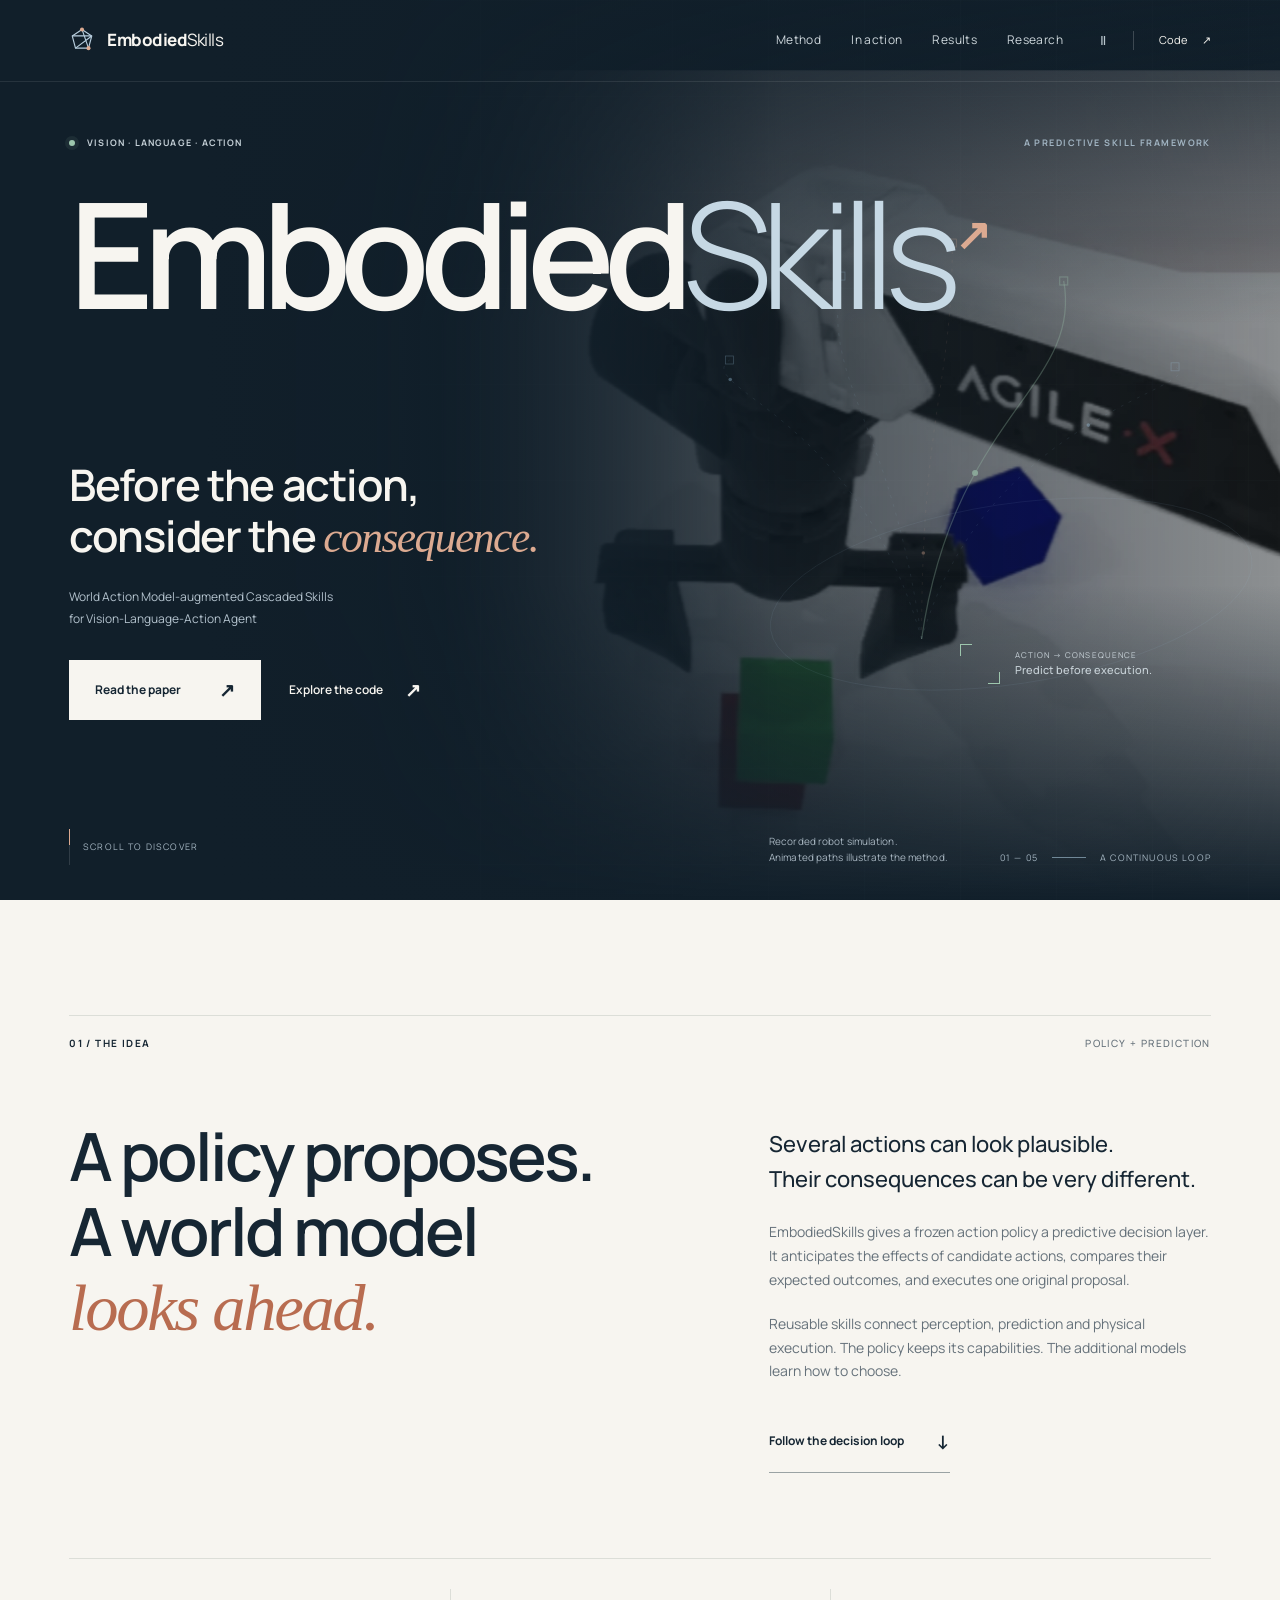
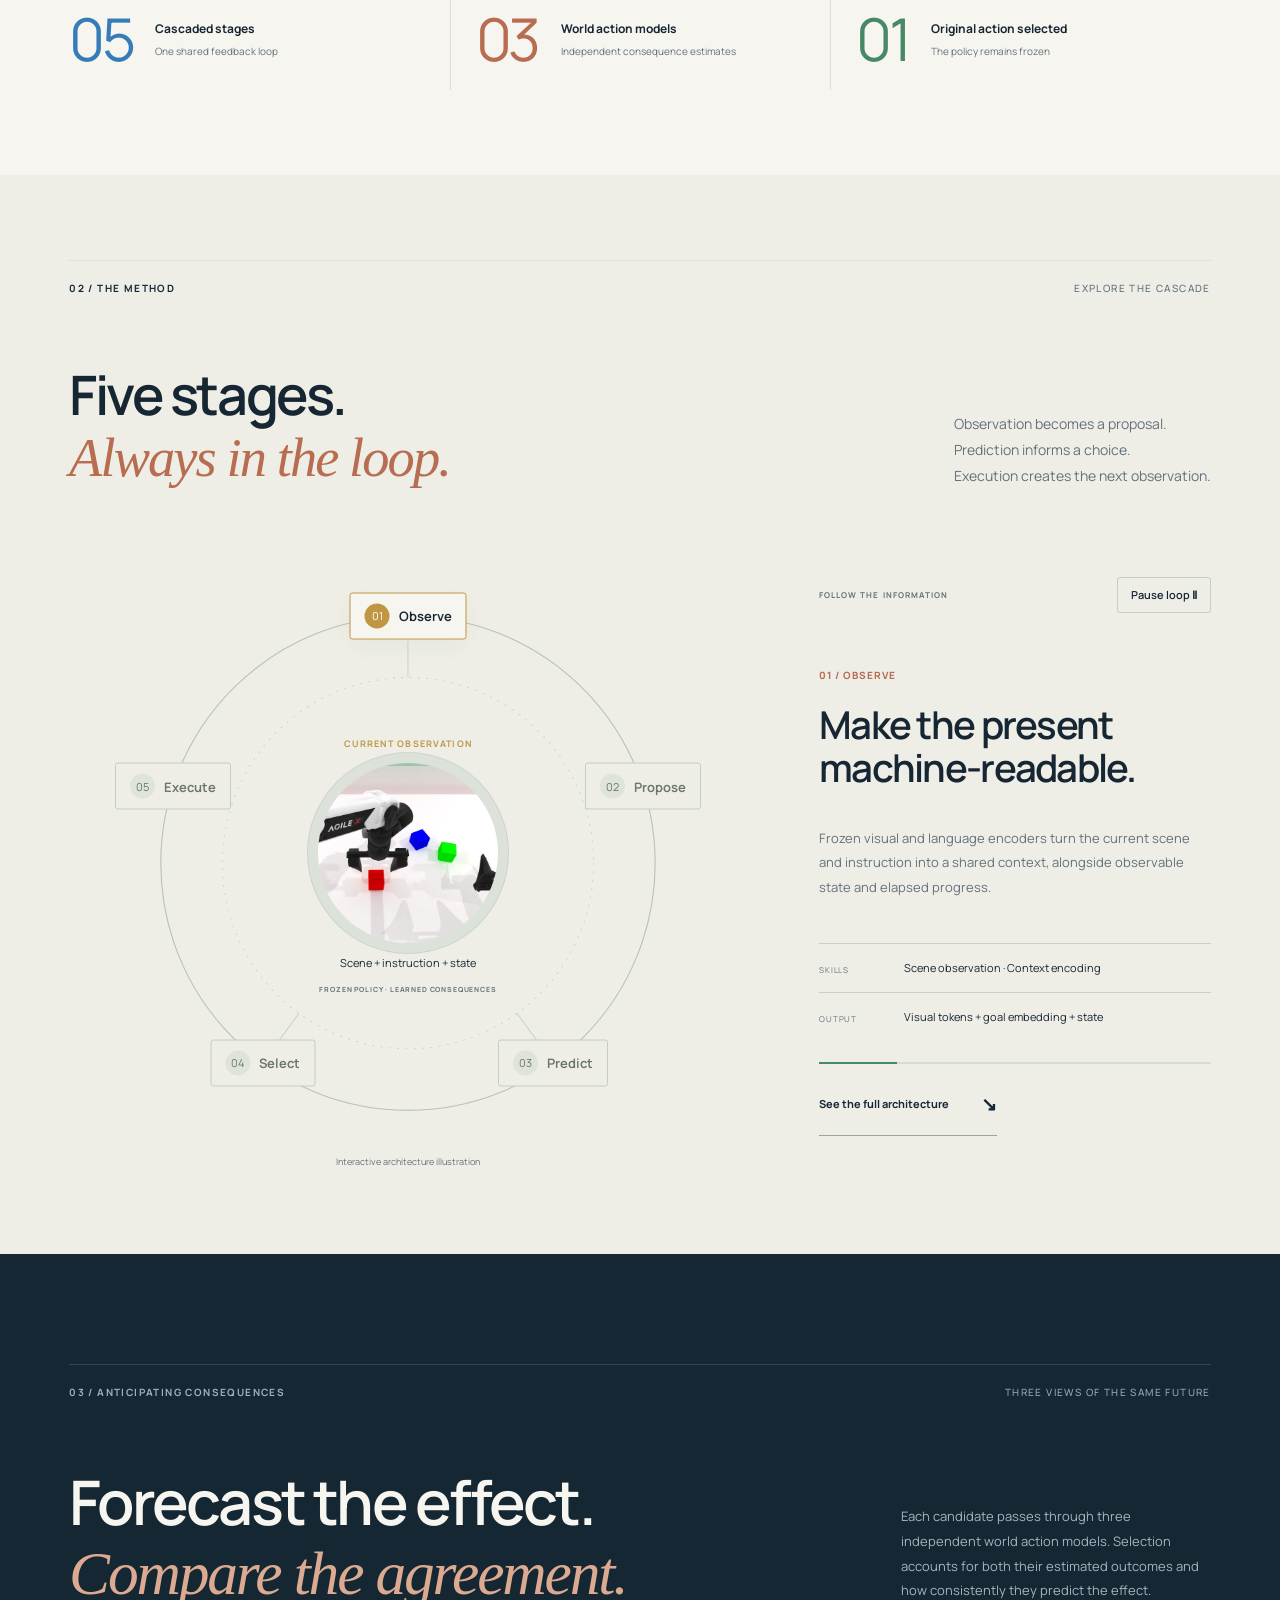
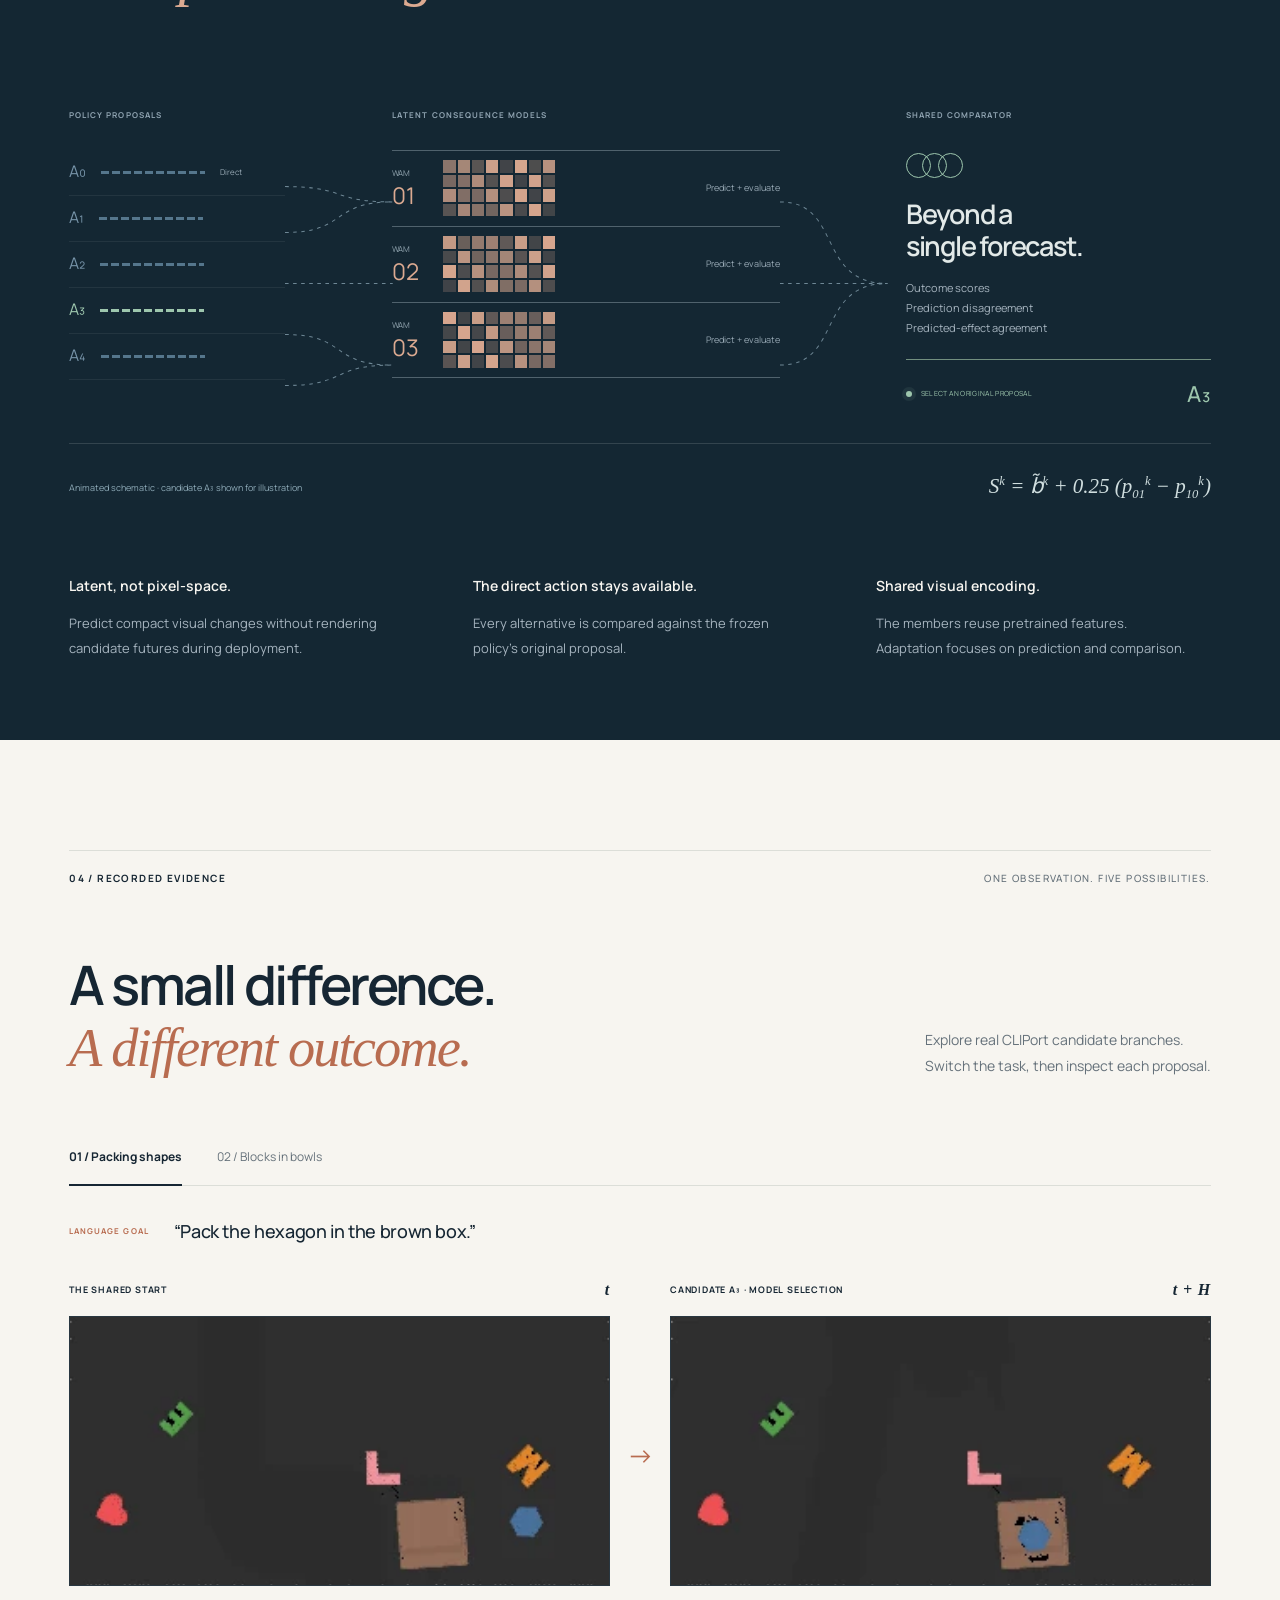
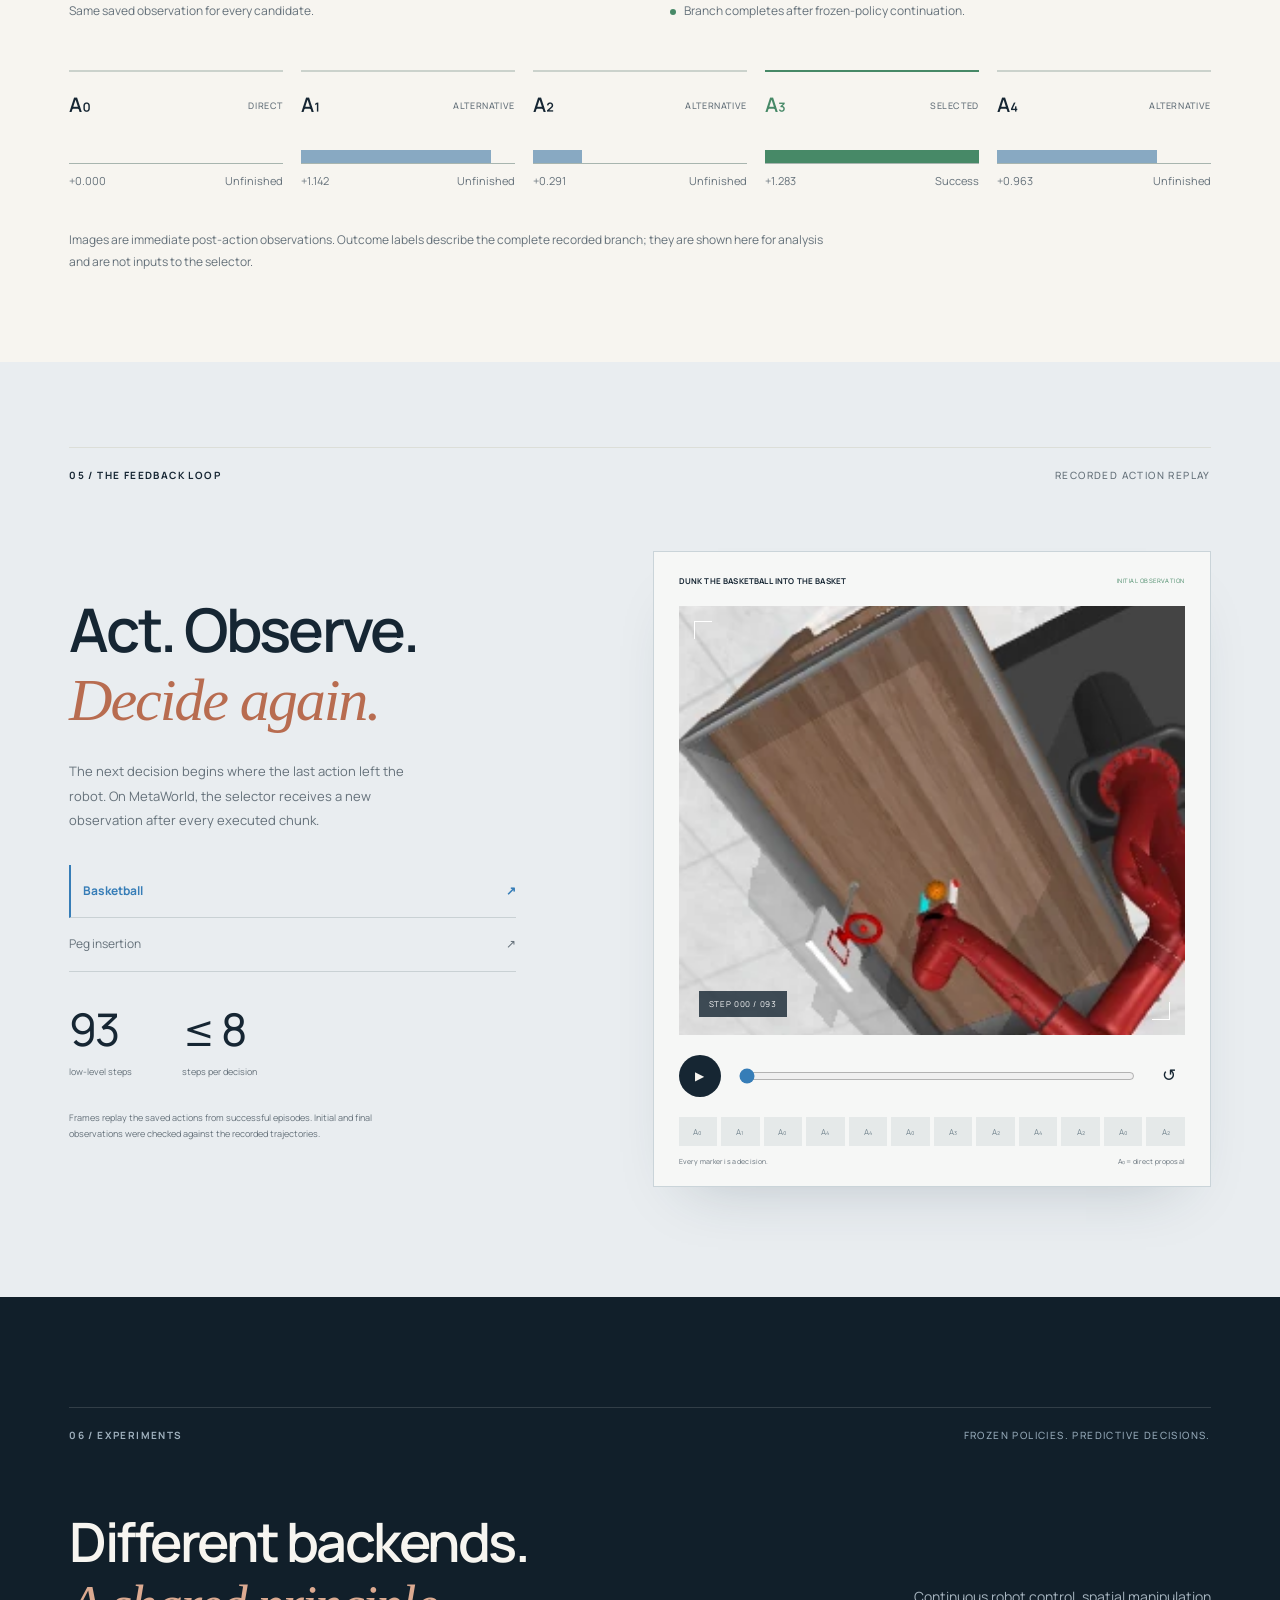
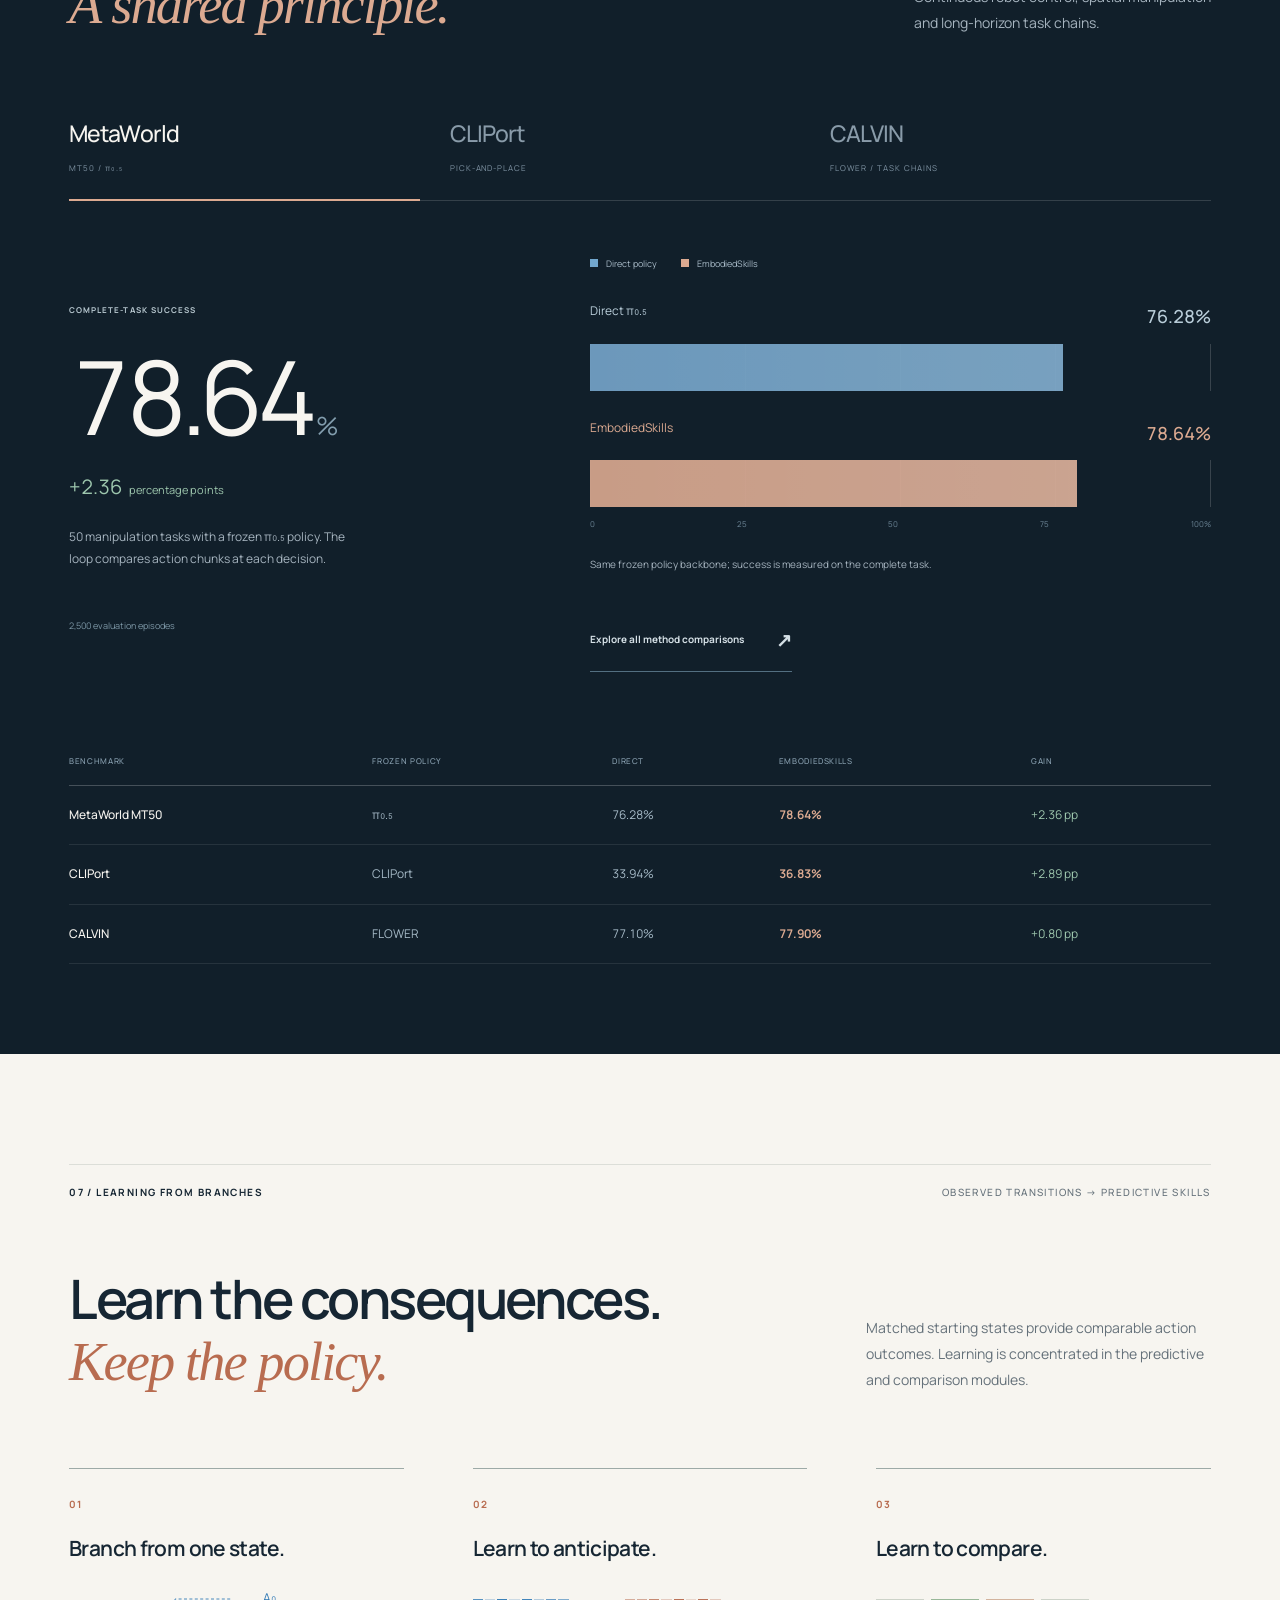
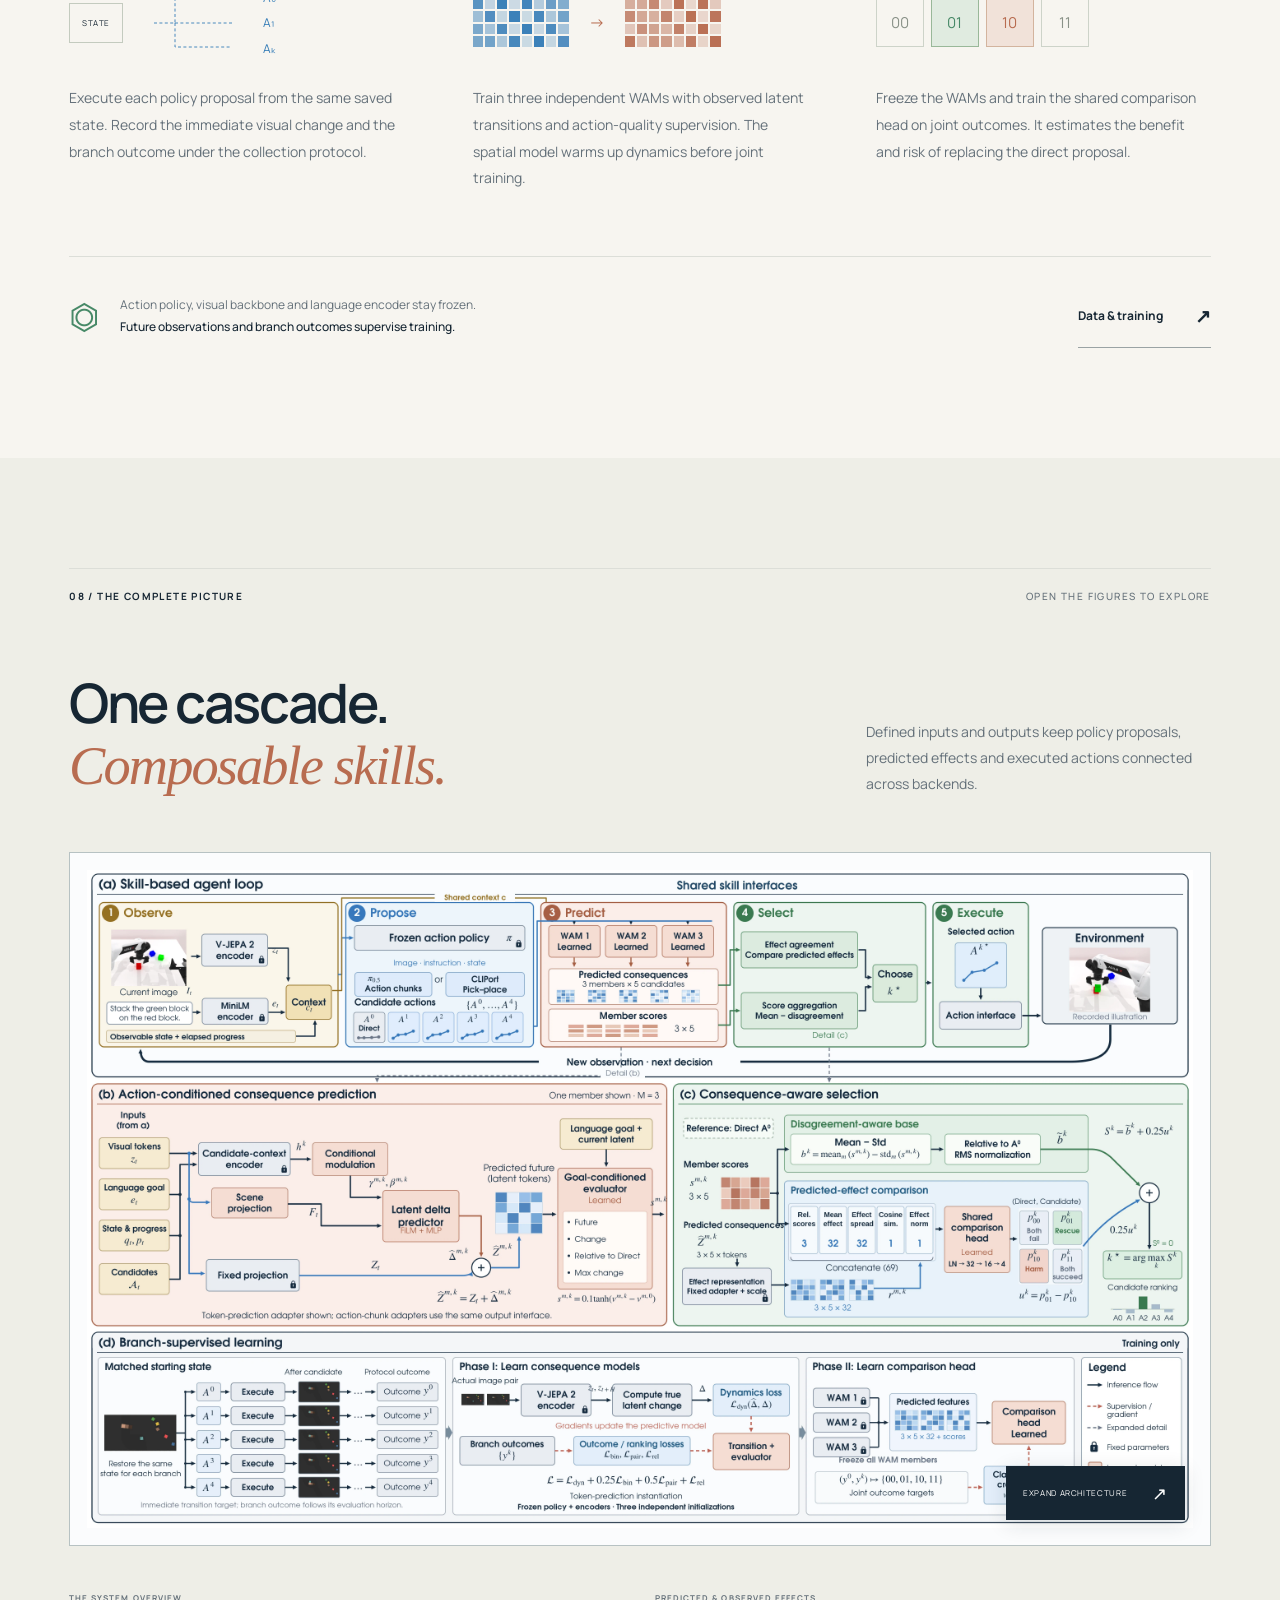
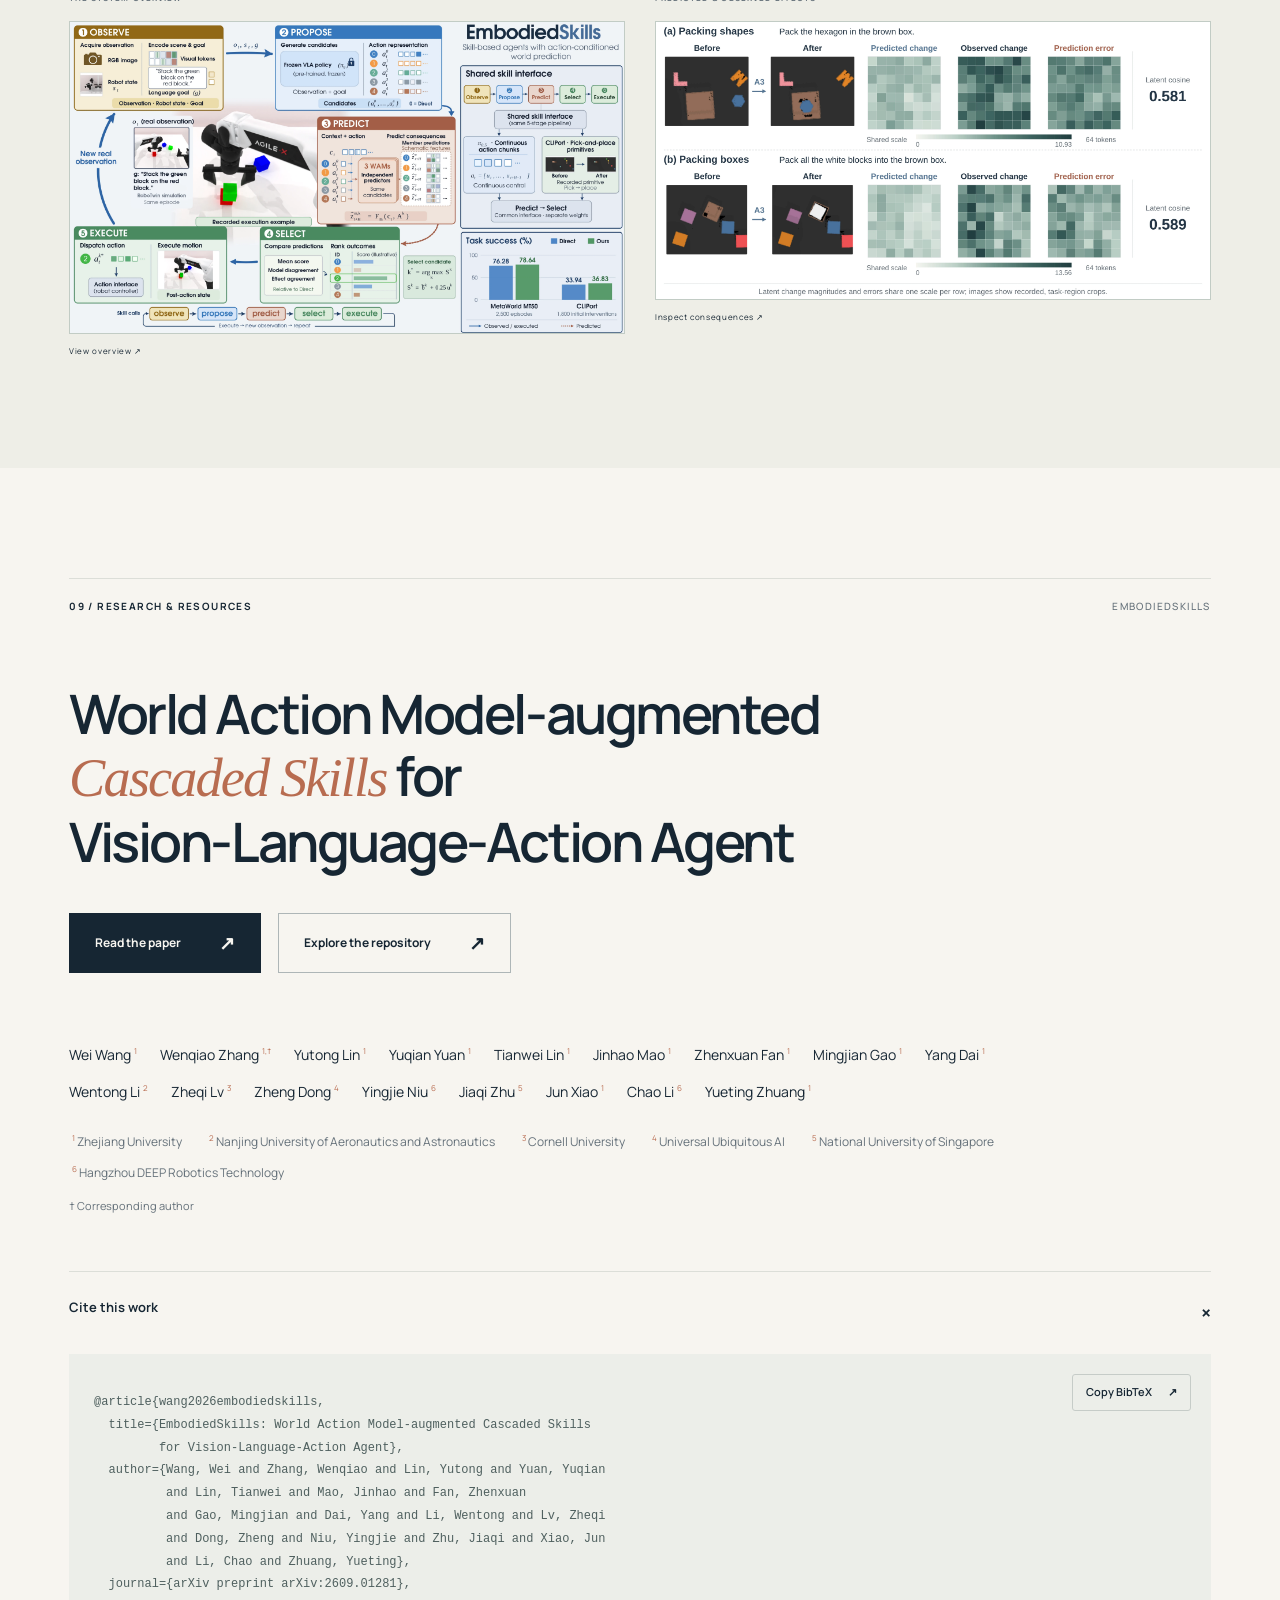
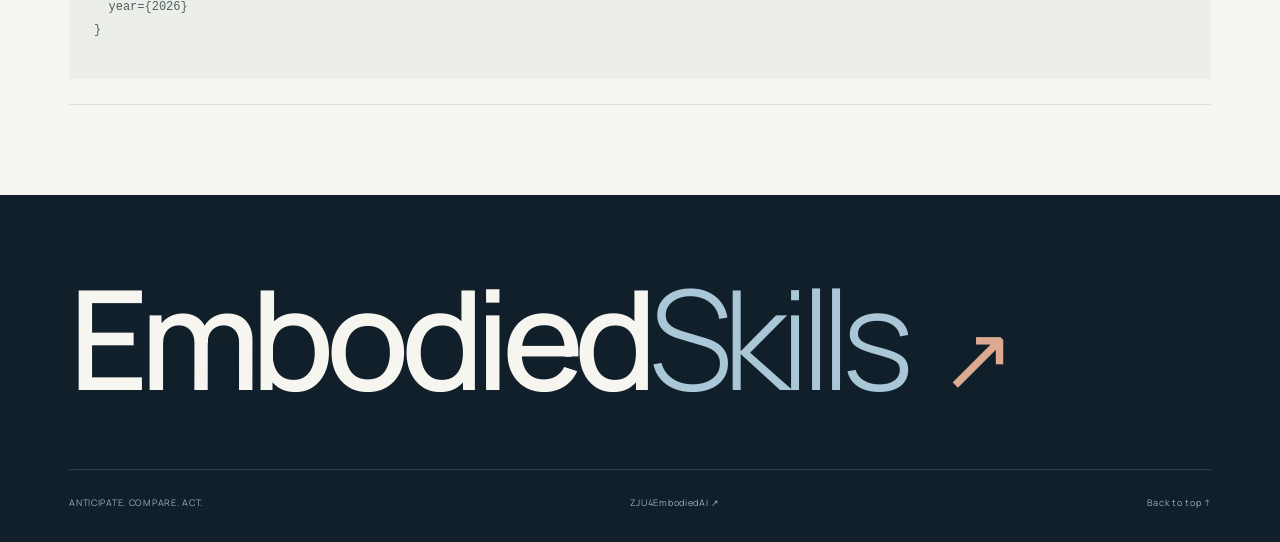
==== commit 821fbefd: "Make the five-stage loop circular and evenly space stage nodes" ====
--- a/site/index.html
+++ b/site/index.html
@@ -52,7 +52,12 @@
   <div class="section-heading reveal"><h2>Five stages.<br><em>Always in the loop.</em></h2><p>Observation becomes a proposal.<br>Prediction informs a choice.<br>Execution creates the next observation.</p></div>
   <div class="loop-workspace reveal">
     <div class="loop-visual" data-stage="0">
-      <svg class="loop-wires" viewBox="0 0 650 600" aria-hidden="true"><defs><marker id="flow-arrow" markerWidth="7" markerHeight="7" refX="5" refY="3" orient="auto"><path d="M0 0 6 3 0 6" fill="none" stroke="currentColor"/></marker></defs><path class="loop-track" d="M325 69 C440 69 557 179 541 260 C570 358 502 487 445 501 C347 562 194 556 160 490 C65 425 64 304 106 245 C114 153 202 78 325 69Z"/><path class="loop-flow" d="M325 69 C440 69 557 179 541 260 C570 358 502 487 445 501 C347 562 194 556 160 490 C65 425 64 304 106 245 C114 153 202 78 325 69Z"/><circle cx="325" cy="306" r="178" class="inner-orbit"/><path class="spoke" d="M325 92V180M510 244l-74 26M438 479l-44-61M180 479l62-62M120 245l88 26"/></svg>
+      <svg class="loop-wires" viewBox="0 0 650 600" aria-hidden="true">
+        <circle class="loop-track" cx="325" cy="306" r="237"/>
+        <circle class="loop-flow" cx="325" cy="306" r="237" pathLength="100" transform="rotate(-90 325 306)"/>
+        <circle cx="325" cy="306" r="178" class="inner-orbit"/>
+        <path class="spoke" d="M325.000 128.000L325.000 93.000 M494.288 250.995L527.575 240.179 M429.626 450.005L450.198 478.321 M220.374 450.005L199.802 478.321 M155.712 250.995L122.425 240.179"/>
+      </svg>
       <div class="loop-core"><span class="micro" id="loop-core-label">CURRENT OBSERVATION</span><div class="loop-image"><img id="loop-image" src="assets/robot-before.webp" width="256" height="256" alt="Recorded robot observation illustrating the observe stage"><div class="latent-grid" aria-hidden="true"></div><div class="scan-line" aria-hidden="true"></div></div><p id="loop-core-caption">Scene + instruction + state</p><span class="core-bottom">FROZEN POLICY · LEARNED CONSEQUENCES</span></div>
       <div class="stage-tabs" role="tablist" aria-label="Stages of the decision loop">
         <button class="stage-node active" id="stage-0" role="tab" aria-selected="true" aria-controls="stage-description" data-stage="0"><span>01</span><b>Observe</b></button>
--- a/site/style.css
+++ b/site/style.css
@@ -1,7 +1,7 @@
 @font-face{font-family:Manrope;src:url('assets/fonts/manrope.woff2') format('woff2');font-weight:200 800;font-style:normal;font-display:swap}
 :root{--ink:#162633;--dark:#111f2a;--paper:#f7f5f0;--muted:#65717a;--line:#dcded8;--blue:#367db7;--blue-light:#a0c7e4;--clay:#b86c50;--clay-light:#dcaa91;--green:#478967;--mint:#9dc6ad;--gold:#bf9742;--gutter:clamp(22px,5.4vw,104px);--ease:cubic-bezier(.22,1,.36,1)}
-*{box-sizing:border-box}html{scroll-behavior:smooth;scroll-padding-top:100px}body{margin:0;background:var(--paper);color:var(--ink);font-family:Manrope,Arial,sans-serif;font-size:16px;line-height:1.7;-webkit-font-smoothing:antialiased}::selection{background:#cadfe8;color:var(--ink)}a{color:inherit;text-decoration:none}button,input{font:inherit}button{color:inherit;cursor:pointer}button,a,input{-webkit-tap-highlight-color:transparent}button{border:0;background:none}button:focus-visible,a:focus-visible,input:focus-visible,summary:focus-visible{outline:3px solid var(--blue);outline-offset:7px}img{display:block;max-width:100%}h1,h2,h3,p,figure{margin:0}h1,h2,h3{font-weight:600;line-height:1.12;letter-spacing:-.045em}h2{font-size:clamp(38px,4.25vw,70px)}h2 em,.display em{font-family:Georgia,'Times New Roman',serif;font-weight:400;letter-spacing:-.035em;color:var(--clay)}.dark h2 em{color:var(--clay-light)}p{color:var(--muted)}.dark{background:var(--dark);color:var(--paper)}.dark p{color:#a6b4bf}.section-pad{padding:110px var(--gutter)}.section-label{display:flex;justify-content:space-between;gap:20px;font-family:Manrope,sans-serif;font-size:10px;font-weight:700;letter-spacing:.14em;border-top:1px solid var(--line);padding-top:19px;margin-bottom:67px}.dark .section-label{border-color:#ffffff23;color:#9fb0bd}.section-label>span:last-child{font-weight:500;color:var(--muted)}.dark .section-label>span:last-child{color:#92a6b5}.micro,.eyebrow{font-size:10px;font-weight:700;letter-spacing:.13em}.display{font-size:clamp(46px,5.2vw,85px)}.section-heading{display:flex;justify-content:space-between;align-items:end;gap:70px;margin-bottom:55px}.section-heading>p{max-width:345px;font-size:14px;line-height:1.85}.button{display:inline-flex;align-items:center;justify-content:space-between;gap:38px;min-height:52px;padding:13px 25px;font-size:12px;font-weight:700;border:1px solid transparent;transition:background .3s,transform .3s,color .3s}.button:hover{transform:translateY(-3px)}.button span,.text-link span,.under-link span{font-size:19px;transition:transform .3s}.button:hover span,.text-link:hover span,.under-link:hover span{transform:translate(3px,-3px)}.button-light{background:var(--paper);color:var(--ink)}.button-light:hover{background:var(--blue-light)}.button-dark{background:var(--ink);color:var(--paper)}.button-dark:hover{background:var(--blue)}.button-outline{border-color:#aeb6b7}.button-outline:hover{background:#e8e8df}.text-link{display:inline-flex;align-items:center;gap:22px;font-size:12px;font-weight:600}.under-link{font-size:12px;font-weight:700;display:inline-flex;align-items:center;justify-content:space-between;gap:32px;padding:15px 0;border-bottom:1px solid #9aa3a4}.small-button{font-size:11px;font-weight:600;border:1px solid #c6ccc8;padding:8px 13px;display:inline-flex;align-items:center;gap:16px;border-radius:3px;transition:background .3s}.small-button:hover{background:#dfe5e1}.icon-button{display:grid;place-items:center;width:38px;height:38px;font-size:17px}.round-button{width:42px;height:42px;display:grid;place-items:center;border-radius:50%;background:var(--ink);color:var(--paper);font-size:12px;flex:none}.round-button:hover{background:var(--blue)}.visually-hidden{position:absolute!important;clip:rect(0,0,0,0);clip-path:inset(50%);width:1px;height:1px;overflow:hidden;white-space:nowrap}.skip{position:fixed;top:-100px;left:20px;z-index:100;background:var(--paper);color:var(--ink);padding:10px 20px}.skip:focus{top:10px}.reading-progress{position:fixed;inset:0 auto auto 0;width:0;height:2px;background:var(--clay-light);z-index:60;pointer-events:none}.site-header{height:82px;position:absolute;top:0;left:0;right:0;z-index:50;display:flex;align-items:center;justify-content:space-between;padding:0 var(--gutter);color:var(--paper);transition:background .35s,border-color .35s;gap:28px;border-bottom:1px solid #ffffff17}.site-header.scrolled{position:fixed;height:70px;background:#111f2af2;backdrop-filter:blur(18px);border-color:#ffffff20;animation:nav-in .4s var(--ease)}.wordmark{display:flex;align-items:center;gap:12px;font-size:17px;font-weight:750;letter-spacing:-.5px}.wordmark-light{font-weight:400}.wordmark svg{width:26px;fill:none;stroke:#b7cddd;stroke-width:1.4;overflow:visible}.wordmark svg circle{fill:var(--clay-light);stroke:none}.site-header nav{display:flex;gap:30px;margin-left:auto}.site-header nav a{font-size:11px;letter-spacing:.03em;position:relative;color:#ced7dc}.site-header nav a:after{content:'';position:absolute;bottom:-8px;left:0;width:0;height:1px;background:var(--clay-light);transition:width .25s}.site-header nav a:hover:after,.site-header nav a.current:after{width:100%}.header-actions{display:flex;align-items:center;gap:17px}.header-code{font-size:11px;border-left:1px solid #ffffff30;padding-left:25px;display:flex;gap:15px}.motion-toggle{color:#b9c6cd;font-size:13px;width:25px}.menu-toggle{display:none}.hero{min-height:770px;height:100svh;max-height:1150px;position:relative;overflow:hidden}.hero-content{position:relative;padding:135px var(--gutter) 35px;height:100%;display:flex;flex-direction:column;z-index:2}.hero .eyebrow{display:flex;align-items:center;gap:12px;color:#c5d0d7;font-size:9px}.hero-edition{margin-left:auto;color:#a1b4c2;font-size:9px;letter-spacing:.16em}.live-dot{display:inline-block;width:6px;height:6px;border-radius:50%;background:var(--mint);box-shadow:0 0 0 4px #9dc6ad16;animation:dot-breathe 3s infinite}.hero h1{font-size:clamp(70px,11.5vw,180px);letter-spacing:-.074em;font-weight:600;margin-top:24px;line-height:1.08;white-space:nowrap;position:relative;width:max-content}.hero h1>span{font-weight:300;color:#c6d8e4}.hero h1 sup{font-size:.29em;color:var(--clay-light);vertical-align:super;margin-left:.12em;display:inline-block;transform:translateY(-.2em)}.hero-copy{margin-top:auto;padding-top:60px;max-width:600px}.hero-copy h2{font-size:clamp(29px,3.4vw,54px);line-height:1.16;letter-spacing:-.03em}.hero-copy p{font-size:12px;line-height:1.85;margin-top:24px;max-width:425px;color:#b4c3ce}.hero-links{display:flex;gap:28px;margin-top:29px;align-items:center}.hero-photo{position:absolute;inset:0;z-index:0;pointer-events:none}.hero-photo img{position:absolute;height:110%;width:80%;right:-16%;top:10%;object-fit:cover;object-position:38% 50%;filter:brightness(.68) saturate(.55);opacity:.8;transform:translate3d(var(--px,0),var(--py,0),0) scale(1.04);transition:transform 1.6s var(--ease)}.hero-photo-shade{position:absolute;inset:0;background:linear-gradient(90deg,#111f2a 16%,#111f2af5 29%,#111f2a88 60%,#111f2a00 100%),linear-gradient(0deg,#111f2a 0%,#111f2a00 35%,#111f2a00 64%,#111f2acc 100%)}.hero-grid{position:absolute;inset:0;opacity:.09;background-image:linear-gradient(#c3dce929 1px,transparent 1px),linear-gradient(90deg,#c3dce929 1px,transparent 1px);background-size:96px 96px;mask-image:linear-gradient(90deg,transparent,#000)}#hero-canvas{position:absolute;inset:0;width:100%;height:100%;opacity:.75;z-index:1;pointer-events:none}.hero-annotation{position:absolute;right:10%;bottom:24%;display:flex;align-items:center;gap:15px;font-size:8px;letter-spacing:.13em;color:#c8d2d8}.hero-annotation b{font-size:11px;font-weight:500;letter-spacing:0}.target-bracket{display:block;width:40px;height:40px;background:linear-gradient(var(--mint),var(--mint)) left top/12px 1px no-repeat,linear-gradient(var(--mint),var(--mint)) left top/1px 12px no-repeat,linear-gradient(var(--mint),var(--mint)) right bottom/12px 1px no-repeat,linear-gradient(var(--mint),var(--mint)) right bottom/1px 12px no-repeat;animation:bracket-breathe 4s infinite}.hero-bottom{display:flex;align-items:end;justify-content:space-between;gap:22px;margin-top:auto;padding-top:42px;font-size:8px;letter-spacing:.13em;color:#a5b6c2}.scroll-cue{display:flex;align-items:center;gap:13px;white-space:nowrap}.scroll-line{width:1px;height:36px;background:#ffffff22;position:relative;overflow:hidden}.scroll-line:after{content:'';position:absolute;top:0;left:0;width:1px;height:16px;background:var(--clay-light);animation:scroll-line 2s infinite}.hero-bottom p{font-size:8px;line-height:1.6;letter-spacing:.01em;margin-left:auto;margin-right:30px}.hero-index{display:flex;gap:14px;align-items:center;white-space:nowrap}.hero-index i{height:1px;width:34px;background:#708897}.hero-enter{animation:hero-enter 1.2s var(--ease) both}.hero .eyebrow{animation-delay:.05s}.hero h1{animation-delay:.15s}.hero-copy{animation-delay:.35s}.hero-bottom{animation-delay:.55s}.overview{padding-top:115px;padding-bottom:85px}.intro-grid{display:grid;grid-template-columns:1.3fr 1fr;gap:11%}.intro-copy{max-width:475px;padding-top:8px}.intro-copy .lead{font-size:22px;color:var(--ink);line-height:1.6;font-weight:500;margin-bottom:23px}.intro-copy>p:not(.lead){font-size:14px;margin-bottom:20px}.intro-copy .under-link{margin-top:7px}.principles{display:grid;grid-template-columns:repeat(3,1fr);margin-top:85px;border-top:1px solid var(--line);padding-top:30px}.principles>div{display:flex;gap:23px;align-items:center;padding:0 25px;border-left:1px solid var(--line)}.principles>div:first-child{border:0;padding-left:0}.principle-num{font-size:59px;font-weight:400;letter-spacing:-.06em;color:var(--blue)}.principles>div:nth-child(2) .principle-num{color:var(--clay)}.principles>div:nth-child(3) .principle-num{color:var(--green)}.principles p{font-size:12px;font-weight:700;color:var(--ink)}.principles small{display:block;font-size:10px;color:var(--muted);font-weight:400;margin-top:4px}.method{background:#eeeee7;padding-top:85px;padding-bottom:85px}.loop-workspace{display:grid;grid-template-columns:1.25fr .75fr;gap:5%;align-items:center}.loop-visual{position:relative;width:100%;aspect-ratio:650/600;--stage-color:var(--gold)}.loop-wires{width:100%;height:100%;position:absolute;inset:0;overflow:visible}.loop-track{fill:none;stroke:#bac2bb;stroke-width:1.1}.loop-flow{fill:none;stroke:var(--stage-color);stroke-width:2;stroke-dasharray:35 1750;animation:flow-around 12s linear infinite;transition:stroke .5s}.inner-orbit{fill:none;stroke:#d0d6cd;stroke-dasharray:2 6}.spoke{fill:none;stroke:#ccd4cd;stroke-width:1}.loop-core{position:absolute;width:38%;height:47%;left:31%;top:28%;display:flex;flex-direction:column;align-items:center;justify-content:center;text-align:center;gap:12px}.loop-core>.micro{font-size:8px;letter-spacing:.14em;color:var(--stage-color);white-space:nowrap}.loop-image{position:relative;width:70%;aspect-ratio:1;border-radius:50%;overflow:hidden;box-shadow:0 0 0 10px #f7f5f05c,0 0 0 11px #cdd4cd;transition:box-shadow .5s}.loop-image img{width:100%;height:100%;object-fit:cover;transition:filter .6s,opacity .6s}.loop-core p{font-size:9px;line-height:1.5;color:var(--ink);max-width:180px}.core-bottom{font-size:6px;font-weight:700;letter-spacing:.12em;color:var(--muted);white-space:nowrap}.scan-line{position:absolute;left:0;right:0;top:0;height:3px;background:var(--mint);box-shadow:0 0 22px 8px #99bfa76b;animation:scanner 3s linear infinite}.latent-grid{position:absolute;inset:0;opacity:0;background-image:linear-gradient(#ffffff90 1px,transparent 1px),linear-gradient(90deg,#ffffff90 1px,transparent 1px);background-size:12.5% 12.5%;background-color:#b86c505c;transition:opacity .5s}.loop-visual[data-stage="2"] .latent-grid{opacity:1}.loop-visual[data-stage="2"] .loop-image img{filter:blur(5px) saturate(.3)}.loop-visual[data-stage="3"] .loop-image{box-shadow:0 0 0 10px #b7cbb45c,0 0 0 11px var(--green)}.stage-node{position:absolute;display:flex;align-items:center;gap:9px;transform:translate(-50%,-50%);background:#eeeee7;padding:10px 14px;border:1px solid #c4cdc3;border-radius:3px;transition:background .4s,border-color .4s,box-shadow .4s;color:#6b766d}.stage-node span{font-size:10px;display:grid;place-items:center;width:25px;height:25px;background:#dfe4da;border-radius:50%;transition:background .4s,color .4s}.stage-node b{font-size:12px;font-weight:650}.stage-node:hover{border-color:var(--ink);color:var(--ink)}.stage-node.active{color:var(--ink);background:var(--paper);border-color:var(--stage-color);box-shadow:0 8px 22px #23342409}.stage-node.active span{color:white;background:var(--stage-color)}.stage-node:nth-child(1){left:50%;top:11.5%}.stage-node:nth-child(2){left:83%;top:43%}.stage-node:nth-child(3){left:68.5%;top:83.5%}.stage-node:nth-child(4){left:24.6%;top:81.6%}.stage-node:nth-child(5){left:16.3%;top:40.8%}.loop-caption{position:absolute;left:50%;bottom:0;transform:translateX(-50%);font-size:9px;white-space:nowrap;color:var(--muted)}.stage-detail{padding:20px 0 20px 15px}.loop-controls{display:flex;align-items:center;justify-content:space-between;margin-bottom:47px;gap:12px}.loop-controls .micro{font-size:8px;color:var(--muted)}#stage-number{font-size:10px;font-weight:750;color:var(--clay);letter-spacing:.1em}#stage-title{font-size:clamp(28px,3vw,45px);margin:15px 0 23px;min-height:100px}#stage-copy{font-size:13px;line-height:1.9;min-height:95px}#stage-description dl{margin:22px 0 0}#stage-description dl div{border-top:1px solid #cbd1c8;padding:15px 0;display:grid;grid-template-columns:70px 1fr;gap:15px}#stage-description dt{font-size:8px;letter-spacing:.1em;color:var(--muted);padding-top:4px}#stage-description dd{font-size:11px;margin:0;color:var(--ink)}.stage-progress{height:2px;background:#d7ddd3;margin:20px 0 9px;overflow:hidden}.stage-progress span{display:block;width:20%;height:100%;background:var(--green);transition:width .7s var(--ease)}.stage-detail .under-link{font-size:11px}.prediction{background:#142733;padding-bottom:80px;overflow:hidden}.prediction-top{display:flex;gap:8%;align-items:end;justify-content:space-between}.prediction-top h2{font-size:clamp(42px,4.8vw,75px)}.prediction-top>p{font-size:13px;max-width:310px;margin-bottom:5px;line-height:1.9}.forecast-diagram{display:grid;grid-template-columns:1fr .5fr 1.8fr .5fr 1.5fr;margin-top:70px;align-items:start;padding:30px 0}.forecast-diagram .micro{font-size:8px;color:#90a4b2;letter-spacing:.13em;display:block;margin-bottom:28px}.proposal{display:flex;gap:15px;align-items:center;height:46px;color:#7693a8;font-size:16px;border-bottom:1px solid #ffffff10}.proposal i{height:3px;width:48%;background:repeating-linear-gradient(90deg,#55768c 0 8px,transparent 8px 11px);transition:background .3s}.proposal small{font-size:8px;color:#97a8b4}.proposal.chosen{color:var(--mint)}.proposal.chosen i{background:repeating-linear-gradient(90deg,var(--mint) 0 8px,transparent 8px 11px);animation:signal-pulse 4s infinite}.forecast-bridge{height:255px;margin-top:48px}.forecast-bridge svg{width:100%;height:100%;overflow:visible}.forecast-bridge path{fill:none;stroke:#6e8795;stroke-width:1;stroke-dasharray:4 5;animation:signal-flow 3s linear infinite}.wam-member{height:76px;border-top:1px solid #50626d;display:flex;align-items:center;gap:17px;padding:13px 0}.wam-member:last-child{border-bottom:1px solid #50626d}.wam-member>span{font-size:8px;color:#91a4af;display:flex;flex-direction:column;gap:2px;min-width:34px}.wam-member b{font-size:23px;color:var(--clay-light);font-weight:400;line-height:1.2}.wam-member small{font-size:9px;color:#98a9b5;margin-left:auto}.heatmap{display:grid;grid-template-columns:repeat(8,1fr);gap:2px;aspect-ratio:2;width:112px}.heatmap i{background:var(--clay-light);opacity:var(--v);transition:opacity 1.1s;animation:heat-breathe 4s infinite;animation-delay:calc(var(--i) * -70ms)}.comparison-column{padding-left:18px}.comparison-column .micro{margin-bottom:26px}.comparison-symbol{height:36px;display:flex;gap:0;align-items:center;margin-bottom:14px}.comparison-symbol span{width:25px;height:25px;border:1px solid var(--mint);border-radius:50%;margin-left:-9px;animation:consensus-orbit 4s ease-in-out infinite}.comparison-symbol span:first-child{margin-left:0;animation-delay:-1.3s}.comparison-symbol span:last-child{animation-delay:-2.6s}.comparison-column h3{font-size:27px;line-height:1.2;color:#e2e9e8}.comparison-column>p{font-size:11px;margin-top:16px;line-height:1.8}.selection-token{font-size:7px;letter-spacing:.05em;display:flex;align-items:center;gap:9px;border-top:1px solid #728f7f;margin-top:21px;padding-top:16px;color:var(--mint)}.selection-token>b{margin-left:auto;font-size:22px;font-weight:500}.prediction-bottom{display:flex;align-items:center;justify-content:space-between;gap:30px;border-top:1px solid #ffffff22;padding:25px 0 0}.prediction-bottom>span{font-size:9px;color:#8fabb8}.equation{font-family:Georgia,serif;font-size:21px;font-style:italic;color:#d0dedf;white-space:nowrap}.equation sub,.equation sup{font-size:.6em}.prediction-notes{display:grid;grid-template-columns:repeat(3,1fr);gap:6%;padding-top:66px}.prediction-notes b{font-weight:600;font-size:14px}.prediction-notes p{font-size:11px;line-height:1.9;margin-top:12px;max-width:310px}.evidence{padding-bottom:90px}.task-switch{display:flex;gap:35px;border-bottom:1px solid var(--line)}.task-switch button{font-size:12px;color:var(--muted);padding:13px 0 17px;position:relative}.task-switch button:after{content:'';height:2px;position:absolute;bottom:-1px;left:0;right:0;background:var(--ink);transform:scaleX(0);transform-origin:left;transition:transform .35s}.task-switch button.active{color:var(--ink);font-weight:700}.task-switch button.active:after{transform:scaleX(1)}.case-instruction{display:flex;align-items:center;gap:25px;padding:35px 0}.case-instruction .micro{font-size:8px;color:var(--clay);white-space:nowrap}.case-instruction h3{font-size:18px;font-weight:500;letter-spacing:-.02em}.branch-viewer{display:grid;grid-template-columns:1fr 60px 1fr;align-items:center}.branch-viewer figure{min-width:0}.image-topline{display:flex;align-items:center;justify-content:space-between;padding-bottom:13px;font-size:9px;letter-spacing:.09em;font-weight:700}.image-topline>span:last-child{font-family:Georgia,serif;font-style:italic;font-size:16px}.branch-viewer img{width:100%;aspect-ratio:2;object-fit:cover;background:#343638;image-rendering:auto;border:1px solid #293741;transition:filter .25s}.branch-viewer figcaption{font-size:10px;line-height:1.7;color:var(--muted);padding-top:15px;min-height:48px}.branch-arrow{font-size:27px;text-align:center;color:var(--clay)}.success-dot{display:inline-block;width:6px;height:6px;border-radius:50%;background:var(--green);margin-right:6px}.failure-dot{background:var(--clay)}.candidate-selector{display:grid;grid-template-columns:repeat(5,1fr);gap:18px;margin-top:36px}.candidate-button{border-top:2px solid #cbd2cc;text-align:left;padding:16px 0 10px;transition:border-color .3s,transform .3s;position:relative}.candidate-button:hover{transform:translateY(-4px);border-color:var(--ink)}.candidate-button.active{border-color:var(--green)}.candidate-button:focus-visible{outline-offset:3px}.candidate-header{display:flex;align-items:center;justify-content:space-between;gap:8px;font-size:20px;font-weight:600}.candidate-header small{font-size:7px;text-transform:uppercase;letter-spacing:.07em;color:var(--muted);font-weight:500}.candidate-button.active .candidate-header{color:var(--green)}.candidate-chart{height:31px;position:relative;margin:11px 0 8px;border-bottom:1px solid #a8b5af}.candidate-chart i{position:absolute;bottom:0;left:0;background:#88a9c2;width:var(--w);height:13px;transition:width .7s var(--ease),background .3s}.candidate-button.active .candidate-chart i{background:var(--green)}.candidate-score{font-size:9px;color:var(--muted);display:flex;justify-content:space-between}.evidence-note{font-size:10px;line-height:1.8;max-width:760px;margin-top:28px}.execution{background:#e9edf0;padding-top:85px}.execution-layout{display:grid;grid-template-columns:.8fr 1fr;gap:12%;align-items:center}.execution-copy h2{font-size:clamp(41px,4.7vw,73px)}.execution-copy>p{font-size:13px;line-height:1.9;margin-top:26px;max-width:355px}.trajectory-switch{margin-top:32px;display:flex;flex-direction:column}.trajectory-switch button{display:flex;justify-content:space-between;border-bottom:1px solid #c9d1d4;text-align:left;padding:16px 0;font-size:12px;color:var(--muted);transition:color .3s,padding .3s}.trajectory-switch button.active{font-weight:700;color:var(--blue);padding-left:12px;border-left:2px solid var(--blue)}.trajectory-switch button:hover{color:var(--ink)}.trajectory-facts{display:flex;gap:50px;margin-top:30px}.trajectory-facts strong{font-size:45px;letter-spacing:-.05em;font-weight:450;display:block;line-height:1.2}.trajectory-facts span{font-size:9px;color:var(--muted)}.execution-copy .fine-print{font-size:9px;margin-top:27px;line-height:1.8;max-width:330px}.replay-viewer{min-width:0;background:#f6f7f6;padding:22px 25px 18px;border:1px solid #cad4d9;box-shadow:0 30px 60px -35px #20374740}.replay-top{display:flex;justify-content:space-between;align-items:center;gap:14px;margin-bottom:18px}.replay-top .micro{font-size:8px;letter-spacing:.02em;text-transform:uppercase;max-width:60%}.replay-state{font-size:6px;letter-spacing:.08em;color:var(--green);text-align:right}.replay-image{position:relative;aspect-ratio:1.18;overflow:hidden;background:#cbd0d1}.replay-image img{width:100%;height:100%;object-fit:cover}.frame-corners{position:absolute;inset:15px;background:linear-gradient(white,white) left top/18px 1px no-repeat,linear-gradient(white,white) left top/1px 18px no-repeat,linear-gradient(white,white) right bottom/18px 1px no-repeat,linear-gradient(white,white) right bottom/1px 18px no-repeat;pointer-events:none}.frame-counter{position:absolute;left:20px;bottom:18px;background:#162633cc;color:white;font-size:8px;padding:6px 10px;letter-spacing:.08em;font-variant-numeric:tabular-nums}.playback-controls{display:flex;align-items:center;gap:16px;margin-top:20px}.playback-controls input{width:100%;accent-color:var(--blue);cursor:pointer;min-width:0;height:24px}.decision-strip{display:flex;gap:4px;margin-top:20px}.decision-strip button{flex:1;min-width:0;padding:8px 0;background:#e5e9e9;font-size:8px;color:#72848e;transition:background .2s}.decision-strip button.active{background:var(--blue);color:white}.decision-strip button.past{background:#b9d0df;color:var(--ink)}.replay-bottom{display:flex;justify-content:space-between;font-size:7px;letter-spacing:.02em;color:var(--muted);margin-top:10px}.results{padding-bottom:90px}.benchmark-tabs{display:grid;grid-template-columns:repeat(3,1fr);border-bottom:1px solid #ffffff25;margin-bottom:55px}.benchmark-tabs button{text-align:left;color:#899ba9;padding:23px 20px 25px 0;font-size:23px;font-weight:500;letter-spacing:-.04em;position:relative}.benchmark-tabs small{font-size:8px;letter-spacing:.12em;display:block;margin-top:8px;font-weight:400;color:#8195a5}.benchmark-tabs button:after{content:'';position:absolute;left:0;right:30px;height:2px;background:var(--clay-light);bottom:-1px;transform:scaleX(0);transform-origin:left;transition:transform .45s var(--ease)}.benchmark-tabs button.active{color:var(--paper)}.benchmark-tabs button.active:after{transform:scaleX(1)}.benchmark-tabs button:hover{color:white}.benchmark-panel{display:grid;grid-template-columns:.75fr 1.25fr;gap:13%;align-items:center;min-height:370px}.result-number>.micro{color:#b8c8d0;font-size:8px}.big-number{display:flex;align-items:baseline;gap:5px;line-height:1.15;margin:16px 0 15px}.big-number>span:first-child{font-size:clamp(67px,8vw,116px);letter-spacing:-.07em;font-weight:400;font-variant-numeric:tabular-nums}.big-number>span:last-child{font-size:25px;color:#829dad}.result-gain{font-size:11px;color:var(--mint)}.result-gain>span{font-size:20px;margin-right:5px;font-variant-numeric:tabular-nums}.result-number>p{font-size:12px;max-width:300px;margin-top:22px;min-height:75px;line-height:1.85}.result-count{font-size:9px;color:#7d97a6;display:block;margin-top:17px}.chart-legend{display:flex;gap:24px;font-size:9px;color:#a9bbc8;margin-bottom:30px}.chart-legend>span{display:flex;align-items:center;gap:8px}.chart-legend i{display:block;width:8px;height:8px;background:#72a7ce}.chart-legend>span:last-child i{background:var(--clay-light)}.result-row>div:first-child{display:flex;justify-content:space-between;font-size:12px;margin-bottom:12px;color:#b9cdd9}.result-row strong{font-weight:500;font-size:18px;font-variant-numeric:tabular-nums}.bar-track{height:47px;background:repeating-linear-gradient(90deg,#ffffff16 0 1px,transparent 1px 25%);border-right:1px solid #ffffff16;position:relative}.bar-track>span{display:block;height:100%;width:var(--bar);background:#76a6cb;transform-origin:left;transition:width 1s var(--ease);opacity:.9;position:relative}.bar-track>span:after{content:'';position:absolute;inset:0;background:linear-gradient(90deg,transparent,#ffffff1a)}.result-row.ours{margin-top:27px}.ours .bar-track>span{background:var(--clay-light)}.ours>div:first-child{color:var(--clay-light)}.chart-axis{display:flex;justify-content:space-between;font-size:8px;color:#6e8798;margin-top:10px}.chart-note{font-size:10px;margin-top:24px;line-height:1.8;max-width:470px;min-height:37px}.light-link{color:#d5e0e6;border-color:#536f81;font-size:10px;margin-top:17px}.results-table-wrap{margin-top:65px;overflow-x:auto}table{width:100%;border-collapse:collapse;font-size:12px;text-align:left}th{font-weight:500}thead th{font-size:8px;letter-spacing:.08em;text-transform:uppercase;color:#89a0b0;border-bottom:1px solid #ffffff38;padding:17px 20px 17px 0}tbody th,tbody td{border-bottom:1px solid #ffffff17;padding:19px 20px 19px 0;font-variant-numeric:tabular-nums}tbody td{color:#a6bac7}tbody td:nth-last-child(2){color:var(--clay-light);font-weight:650}tbody td:last-child{color:var(--mint)}.learning-steps{display:grid;grid-template-columns:repeat(3,1fr);gap:6%;margin-top:75px}.learning-steps article{border-top:1px solid #9daaa7;padding-top:20px}.learning-index{font-size:10px;color:var(--clay);font-weight:700;letter-spacing:.1em}.learning-steps h3{font-size:21px;margin-top:21px;letter-spacing:-.03em}.learning-steps p{font-size:12px;line-height:1.9;margin-top:20px}.mini-branches,.mini-latents,.mini-outcomes{height:105px;display:flex;align-items:center;gap:20px;padding-top:20px}.mini-branches>span{font-size:8px;letter-spacing:.06em;padding:12px;border:1px solid #c4cbbf}.mini-branches svg{height:60px;width:100px;overflow:visible}.mini-branches path{fill:none;stroke:var(--blue);stroke-width:1.5;stroke-dasharray:5 4;animation:signal-flow 3s linear infinite}.mini-branches>div{line-height:2.1;font-size:12px;color:var(--blue)}.mini-latents .heatmap{width:96px}.mini-latents .heatmap:first-child i{background:var(--blue)}.mini-latents .heatmap:last-child i{background:var(--clay)}.mini-latents>span{color:var(--clay)}.mini-outcomes{gap:7px}.mini-outcomes>span{font-size:15px;display:grid;place-items:center;aspect-ratio:1;width:48px;border:1px solid #cdd3c9;color:#8a9288}.mini-outcomes>.good{background:#e0ebe0;color:var(--green);border-color:#99b899}.mini-outcomes>.bad{background:#f1e2d9;color:var(--clay);border-color:#d3b49e}.learning-footnote{display:flex;align-items:center;gap:20px;border-top:1px solid var(--line);margin-top:64px;padding-top:28px}.lock-mark{font-size:35px;color:var(--green)}.learning-footnote p{font-size:11px;line-height:1.9}.learning-footnote p strong{font-weight:500;color:var(--ink)}.learning-footnote .under-link{margin-left:auto;white-space:nowrap}.architecture{background:#eeeee7}.architecture-figure{background:#fbfcfd;padding:17px;border:1px solid #b7c2c3}.figure-button{display:block;width:100%;position:relative;text-align:left;overflow:hidden}.figure-button img{width:100%;height:auto;transition:transform .6s var(--ease)}.figure-button:hover img{transform:scale(1.018)}.figure-open{display:flex;align-items:center;gap:25px;font-size:8px;letter-spacing:.08em;color:var(--ink);padding:10px 0 0}.architecture-figure>.figure-open{position:absolute;bottom:25px;right:25px;background:var(--ink);color:white;padding:12px 17px;box-shadow:0 4px 20px #16263320}.figure-open>span{font-size:18px}.figure-pair{display:grid;grid-template-columns:1fr 1fr;gap:30px;margin-top:45px;align-items:start}.figure-pair .figure-button{padding:0}.figure-pair .micro{display:block;margin-bottom:16px;font-size:8px;color:var(--muted)}.figure-pair img{border:1px solid #c2ccc5;max-height:340px;object-fit:contain;background:white}.research{padding-bottom:90px}.research-title{font-size:clamp(32px,4.25vw,64px);max-width:1090px;line-height:1.15;letter-spacing:-.045em}.research-links{display:flex;gap:17px;margin-top:40px}.authors{margin-top:70px}.authors>p:first-child{display:flex;flex-wrap:wrap;column-gap:23px;row-gap:13px;max-width:1000px}.authors>p>span{font-size:13px;color:var(--ink)}.authors sup{font-size:8px;color:var(--clay);margin-left:3px}.affiliations{display:flex;flex-wrap:wrap;gap:10px 24px;margin-top:27px;max-width:1040px}.affiliations>span{font-size:10px;color:var(--muted)}.correspondence{font-size:9px;margin-top:14px}.citation{border-top:1px solid var(--line);border-bottom:1px solid var(--line);margin-top:55px}.citation summary{list-style:none;cursor:pointer;padding:24px 0;display:flex;justify-content:space-between;font-size:13px;font-weight:650}.citation summary::-webkit-details-marker{display:none}.citation summary>span{font-size:20px;transition:transform .3s}.citation[open] summary>span{transform:rotate(45deg)}.citation-content{background:#eceee9;padding:25px;position:relative;margin-bottom:25px}.citation-content>button{position:absolute;right:20px;top:20px}.citation pre{font-size:10px;line-height:1.9;white-space:pre;overflow-x:auto;padding-right:75px;color:#4f605f;font-family:ui-monospace,SFMono-Regular,Consolas,monospace}.citation-content .small-button{background:#eceee9}footer{padding:60px var(--gutter) 32px;overflow:hidden}.footer-brand{display:block;font-size:clamp(43px,10.8vw,176px);letter-spacing:-.068em;font-weight:550;line-height:1.2;white-space:nowrap}.footer-brand>span:first-child{font-weight:300;color:#aac7d8}.footer-arrow{font-size:.65em;margin-left:.4em;display:inline-block;color:var(--clay-light);transition:transform .5s}a:hover .footer-arrow{transform:translate(7px,-7px)}.footer-bottom{display:flex;justify-content:space-between;gap:20px;border-top:1px solid #ffffff22;margin-top:48px;padding-top:25px;font-size:9px;letter-spacing:.08em;color:#9aafbe}.footer-bottom>a:hover{color:white}#figure-dialog{padding:0;background:var(--paper);color:var(--ink);border:1px solid #71858a;width:min(1500px,94vw);max-width:94vw;max-height:92svh;box-shadow:0 35px 100px #0006;overflow:hidden}#figure-dialog[open]{display:flex;flex-direction:column;animation:dialog-in .3s var(--ease)}#figure-dialog::backdrop{background:#071724dd;backdrop-filter:blur(12px)}.dialog-toolbar{padding:16px 24px;border-bottom:1px solid var(--line);display:flex;justify-content:space-between;align-items:center;gap:20px;flex:none}.dialog-toolbar>span{font-size:9px;letter-spacing:.12em}.dialog-image-wrap{overflow:auto;min-height:0;padding:18px;background:white}.dialog-image-wrap img{width:100%;height:auto}.dialog-image-wrap:hover{cursor:zoom-in}.dialog-image-wrap.zoomed img{width:180%;max-width:none}.dialog-image-wrap.zoomed{cursor:zoom-out}#figure-caption{font-size:11px;padding:15px 24px;line-height:1.8;flex:none}.toast{position:fixed;bottom:25px;left:50%;transform:translate(-50%,20px);background:var(--ink);color:white;padding:13px 25px;border:1px solid #526d79;border-radius:4px;font-size:12px;z-index:80;opacity:0;pointer-events:none;transition:opacity .25s,transform .25s}.toast.visible{opacity:1;transform:translate(-50%,0)}.noscript-note{position:fixed;bottom:0;left:0;right:0;background:var(--paper);padding:15px var(--gutter);z-index:80;border-top:1px solid var(--line);font-size:12px}.js .reveal{opacity:0;transform:translateY(28px);transition:opacity 1s var(--ease),transform 1s var(--ease)}.js .reveal.visible{opacity:1;transform:translateY(0)}.motion-paused *, .motion-paused *:before,.motion-paused *:after{animation-play-state:paused!important}.motion-paused{scroll-behavior:auto}.motion-paused .hero-photo img{transform:none!important}.switch-enter{animation:content-in .5s var(--ease)}
-@keyframes hero-enter{from{opacity:0;transform:translateY(30px)}to{opacity:1;transform:translateY(0)}}@keyframes nav-in{from{transform:translateY(-100%)}to{transform:translateY(0)}}@keyframes scroll-line{0%{transform:translateY(-20px)}100%{transform:translateY(55px)}}@keyframes dot-breathe{50%{box-shadow:0 0 0 7px #9dc6ad05}}@keyframes bracket-breathe{50%{transform:scale(1.17);opacity:.5}}@keyframes flow-around{to{stroke-dashoffset:-1785}}@keyframes signal-flow{to{stroke-dashoffset:-90}}@keyframes scanner{0%{transform:translateY(-10px);opacity:0}10%,85%{opacity:.5}100%{transform:translateY(190px);opacity:0}}@keyframes heat-breathe{50%{opacity:calc(var(--v) * .45)}}@keyframes signal-pulse{50%{opacity:.35}}@keyframes consensus-orbit{50%{transform:translateX(5px);opacity:.4}}@keyframes content-in{from{opacity:.3;transform:translateY(8px)}to{opacity:1;transform:translateY(0)}}@keyframes dialog-in{from{opacity:0;transform:translateY(15px) scale(.99)}to{opacity:1;transform:translateY(0) scale(1)}}
+*{box-sizing:border-box}html{scroll-behavior:smooth;scroll-padding-top:100px}body{margin:0;background:var(--paper);color:var(--ink);font-family:Manrope,Arial,sans-serif;font-size:16px;line-height:1.7;-webkit-font-smoothing:antialiased}::selection{background:#cadfe8;color:var(--ink)}a{color:inherit;text-decoration:none}button,input{font:inherit}button{color:inherit;cursor:pointer}button,a,input{-webkit-tap-highlight-color:transparent}button{border:0;background:none}button:focus-visible,a:focus-visible,input:focus-visible,summary:focus-visible{outline:3px solid var(--blue);outline-offset:7px}img{display:block;max-width:100%}h1,h2,h3,p,figure{margin:0}h1,h2,h3{font-weight:600;line-height:1.12;letter-spacing:-.045em}h2{font-size:clamp(38px,4.25vw,70px)}h2 em,.display em{font-family:Georgia,'Times New Roman',serif;font-weight:400;letter-spacing:-.035em;color:var(--clay)}.dark h2 em{color:var(--clay-light)}p{color:var(--muted)}.dark{background:var(--dark);color:var(--paper)}.dark p{color:#a6b4bf}.section-pad{padding:110px var(--gutter)}.section-label{display:flex;justify-content:space-between;gap:20px;font-family:Manrope,sans-serif;font-size:10px;font-weight:700;letter-spacing:.14em;border-top:1px solid var(--line);padding-top:19px;margin-bottom:67px}.dark .section-label{border-color:#ffffff23;color:#9fb0bd}.section-label>span:last-child{font-weight:500;color:var(--muted)}.dark .section-label>span:last-child{color:#92a6b5}.micro,.eyebrow{font-size:10px;font-weight:700;letter-spacing:.13em}.display{font-size:clamp(46px,5.2vw,85px)}.section-heading{display:flex;justify-content:space-between;align-items:end;gap:70px;margin-bottom:55px}.section-heading>p{max-width:345px;font-size:14px;line-height:1.85}.button{display:inline-flex;align-items:center;justify-content:space-between;gap:38px;min-height:52px;padding:13px 25px;font-size:12px;font-weight:700;border:1px solid transparent;transition:background .3s,transform .3s,color .3s}.button:hover{transform:translateY(-3px)}.button span,.text-link span,.under-link span{font-size:19px;transition:transform .3s}.button:hover span,.text-link:hover span,.under-link:hover span{transform:translate(3px,-3px)}.button-light{background:var(--paper);color:var(--ink)}.button-light:hover{background:var(--blue-light)}.button-dark{background:var(--ink);color:var(--paper)}.button-dark:hover{background:var(--blue)}.button-outline{border-color:#aeb6b7}.button-outline:hover{background:#e8e8df}.text-link{display:inline-flex;align-items:center;gap:22px;font-size:12px;font-weight:600}.under-link{font-size:12px;font-weight:700;display:inline-flex;align-items:center;justify-content:space-between;gap:32px;padding:15px 0;border-bottom:1px solid #9aa3a4}.small-button{font-size:11px;font-weight:600;border:1px solid #c6ccc8;padding:8px 13px;display:inline-flex;align-items:center;gap:16px;border-radius:3px;transition:background .3s}.small-button:hover{background:#dfe5e1}.icon-button{display:grid;place-items:center;width:38px;height:38px;font-size:17px}.round-button{width:42px;height:42px;display:grid;place-items:center;border-radius:50%;background:var(--ink);color:var(--paper);font-size:12px;flex:none}.round-button:hover{background:var(--blue)}.visually-hidden{position:absolute!important;clip:rect(0,0,0,0);clip-path:inset(50%);width:1px;height:1px;overflow:hidden;white-space:nowrap}.skip{position:fixed;top:-100px;left:20px;z-index:100;background:var(--paper);color:var(--ink);padding:10px 20px}.skip:focus{top:10px}.reading-progress{position:fixed;inset:0 auto auto 0;width:0;height:2px;background:var(--clay-light);z-index:60;pointer-events:none}.site-header{height:82px;position:absolute;top:0;left:0;right:0;z-index:50;display:flex;align-items:center;justify-content:space-between;padding:0 var(--gutter);color:var(--paper);transition:background .35s,border-color .35s;gap:28px;border-bottom:1px solid #ffffff17}.site-header.scrolled{position:fixed;height:70px;background:#111f2af2;backdrop-filter:blur(18px);border-color:#ffffff20;animation:nav-in .4s var(--ease)}.wordmark{display:flex;align-items:center;gap:12px;font-size:17px;font-weight:750;letter-spacing:-.5px}.wordmark-light{font-weight:400}.wordmark svg{width:26px;fill:none;stroke:#b7cddd;stroke-width:1.4;overflow:visible}.wordmark svg circle{fill:var(--clay-light);stroke:none}.site-header nav{display:flex;gap:30px;margin-left:auto}.site-header nav a{font-size:11px;letter-spacing:.03em;position:relative;color:#ced7dc}.site-header nav a:after{content:'';position:absolute;bottom:-8px;left:0;width:0;height:1px;background:var(--clay-light);transition:width .25s}.site-header nav a:hover:after,.site-header nav a.current:after{width:100%}.header-actions{display:flex;align-items:center;gap:17px}.header-code{font-size:11px;border-left:1px solid #ffffff30;padding-left:25px;display:flex;gap:15px}.motion-toggle{color:#b9c6cd;font-size:13px;width:25px}.menu-toggle{display:none}.hero{min-height:770px;height:100svh;max-height:1150px;position:relative;overflow:hidden}.hero-content{position:relative;padding:135px var(--gutter) 35px;height:100%;display:flex;flex-direction:column;z-index:2}.hero .eyebrow{display:flex;align-items:center;gap:12px;color:#c5d0d7;font-size:9px}.hero-edition{margin-left:auto;color:#a1b4c2;font-size:9px;letter-spacing:.16em}.live-dot{display:inline-block;width:6px;height:6px;border-radius:50%;background:var(--mint);box-shadow:0 0 0 4px #9dc6ad16;animation:dot-breathe 3s infinite}.hero h1{font-size:clamp(70px,11.5vw,180px);letter-spacing:-.074em;font-weight:600;margin-top:24px;line-height:1.08;white-space:nowrap;position:relative;width:max-content}.hero h1>span{font-weight:300;color:#c6d8e4}.hero h1 sup{font-size:.29em;color:var(--clay-light);vertical-align:super;margin-left:.12em;display:inline-block;transform:translateY(-.2em)}.hero-copy{margin-top:auto;padding-top:60px;max-width:600px}.hero-copy h2{font-size:clamp(29px,3.4vw,54px);line-height:1.16;letter-spacing:-.03em}.hero-copy p{font-size:12px;line-height:1.85;margin-top:24px;max-width:425px;color:#b4c3ce}.hero-links{display:flex;gap:28px;margin-top:29px;align-items:center}.hero-photo{position:absolute;inset:0;z-index:0;pointer-events:none}.hero-photo img{position:absolute;height:110%;width:80%;right:-16%;top:10%;object-fit:cover;object-position:38% 50%;filter:brightness(.68) saturate(.55);opacity:.8;transform:translate3d(var(--px,0),var(--py,0),0) scale(1.04);transition:transform 1.6s var(--ease)}.hero-photo-shade{position:absolute;inset:0;background:linear-gradient(90deg,#111f2a 16%,#111f2af5 29%,#111f2a88 60%,#111f2a00 100%),linear-gradient(0deg,#111f2a 0%,#111f2a00 35%,#111f2a00 64%,#111f2acc 100%)}.hero-grid{position:absolute;inset:0;opacity:.09;background-image:linear-gradient(#c3dce929 1px,transparent 1px),linear-gradient(90deg,#c3dce929 1px,transparent 1px);background-size:96px 96px;mask-image:linear-gradient(90deg,transparent,#000)}#hero-canvas{position:absolute;inset:0;width:100%;height:100%;opacity:.75;z-index:1;pointer-events:none}.hero-annotation{position:absolute;right:10%;bottom:24%;display:flex;align-items:center;gap:15px;font-size:8px;letter-spacing:.13em;color:#c8d2d8}.hero-annotation b{font-size:11px;font-weight:500;letter-spacing:0}.target-bracket{display:block;width:40px;height:40px;background:linear-gradient(var(--mint),var(--mint)) left top/12px 1px no-repeat,linear-gradient(var(--mint),var(--mint)) left top/1px 12px no-repeat,linear-gradient(var(--mint),var(--mint)) right bottom/12px 1px no-repeat,linear-gradient(var(--mint),var(--mint)) right bottom/1px 12px no-repeat;animation:bracket-breathe 4s infinite}.hero-bottom{display:flex;align-items:end;justify-content:space-between;gap:22px;margin-top:auto;padding-top:42px;font-size:8px;letter-spacing:.13em;color:#a5b6c2}.scroll-cue{display:flex;align-items:center;gap:13px;white-space:nowrap}.scroll-line{width:1px;height:36px;background:#ffffff22;position:relative;overflow:hidden}.scroll-line:after{content:'';position:absolute;top:0;left:0;width:1px;height:16px;background:var(--clay-light);animation:scroll-line 2s infinite}.hero-bottom p{font-size:8px;line-height:1.6;letter-spacing:.01em;margin-left:auto;margin-right:30px}.hero-index{display:flex;gap:14px;align-items:center;white-space:nowrap}.hero-index i{height:1px;width:34px;background:#708897}.hero-enter{animation:hero-enter 1.2s var(--ease) both}.hero .eyebrow{animation-delay:.05s}.hero h1{animation-delay:.15s}.hero-copy{animation-delay:.35s}.hero-bottom{animation-delay:.55s}.overview{padding-top:115px;padding-bottom:85px}.intro-grid{display:grid;grid-template-columns:1.3fr 1fr;gap:11%}.intro-copy{max-width:475px;padding-top:8px}.intro-copy .lead{font-size:22px;color:var(--ink);line-height:1.6;font-weight:500;margin-bottom:23px}.intro-copy>p:not(.lead){font-size:14px;margin-bottom:20px}.intro-copy .under-link{margin-top:7px}.principles{display:grid;grid-template-columns:repeat(3,1fr);margin-top:85px;border-top:1px solid var(--line);padding-top:30px}.principles>div{display:flex;gap:23px;align-items:center;padding:0 25px;border-left:1px solid var(--line)}.principles>div:first-child{border:0;padding-left:0}.principle-num{font-size:59px;font-weight:400;letter-spacing:-.06em;color:var(--blue)}.principles>div:nth-child(2) .principle-num{color:var(--clay)}.principles>div:nth-child(3) .principle-num{color:var(--green)}.principles p{font-size:12px;font-weight:700;color:var(--ink)}.principles small{display:block;font-size:10px;color:var(--muted);font-weight:400;margin-top:4px}.method{background:#eeeee7;padding-top:85px;padding-bottom:85px}.loop-workspace{display:grid;grid-template-columns:1.25fr .75fr;gap:5%;align-items:center}.loop-visual{position:relative;width:100%;aspect-ratio:650/600;--stage-color:var(--gold)}.loop-wires{width:100%;height:100%;position:absolute;inset:0;overflow:visible}.loop-track{fill:none;stroke:#bac2bb;stroke-width:1.1}.loop-flow{fill:none;stroke:var(--stage-color);stroke-width:2;stroke-dasharray:2.35 97.65;animation:flow-around 12s linear infinite;transition:stroke .5s}.inner-orbit{fill:none;stroke:#d0d6cd;stroke-dasharray:2 6}.spoke{fill:none;stroke:#ccd4cd;stroke-width:1}.loop-core{position:absolute;width:38%;height:47%;left:31%;top:28%;display:flex;flex-direction:column;align-items:center;justify-content:center;text-align:center;gap:12px}.loop-core>.micro{font-size:8px;letter-spacing:.14em;color:var(--stage-color);white-space:nowrap}.loop-image{position:relative;width:70%;aspect-ratio:1;border-radius:50%;overflow:hidden;box-shadow:0 0 0 10px #f7f5f05c,0 0 0 11px #cdd4cd;transition:box-shadow .5s}.loop-image img{width:100%;height:100%;object-fit:cover;transition:filter .6s,opacity .6s}.loop-core p{font-size:9px;line-height:1.5;color:var(--ink);max-width:180px}.core-bottom{font-size:6px;font-weight:700;letter-spacing:.12em;color:var(--muted);white-space:nowrap}.scan-line{position:absolute;left:0;right:0;top:0;height:3px;background:var(--mint);box-shadow:0 0 22px 8px #99bfa76b;animation:scanner 3s linear infinite}.latent-grid{position:absolute;inset:0;opacity:0;background-image:linear-gradient(#ffffff90 1px,transparent 1px),linear-gradient(90deg,#ffffff90 1px,transparent 1px);background-size:12.5% 12.5%;background-color:#b86c505c;transition:opacity .5s}.loop-visual[data-stage="2"] .latent-grid{opacity:1}.loop-visual[data-stage="2"] .loop-image img{filter:blur(5px) saturate(.3)}.loop-visual[data-stage="3"] .loop-image{box-shadow:0 0 0 10px #b7cbb45c,0 0 0 11px var(--green)}.stage-node{position:absolute;display:flex;align-items:center;gap:9px;transform:translate(-50%,-50%);background:#eeeee7;padding:10px 14px;border:1px solid #c4cdc3;border-radius:3px;transition:background .4s,border-color .4s,box-shadow .4s;color:#6b766d}.stage-node span{font-size:10px;display:grid;place-items:center;width:25px;height:25px;background:#dfe4da;border-radius:50%;transition:background .4s,color .4s}.stage-node b{font-size:12px;font-weight:650}.stage-node:hover{border-color:var(--ink);color:var(--ink)}.stage-node.active{color:var(--ink);background:var(--paper);border-color:var(--stage-color);box-shadow:0 8px 22px #23342409}.stage-node.active span{color:white;background:var(--stage-color)}.stage-node:nth-child(1){left:50.00000%;top:11.50000%}.stage-node:nth-child(2){left:84.67698%;top:38.79383%}.stage-node:nth-child(3){left:71.43155%;top:82.95617%}.stage-node:nth-child(4){left:28.56845%;top:82.95617%}.stage-node:nth-child(5){left:15.32302%;top:38.79383%}.loop-caption{position:absolute;left:50%;bottom:0;transform:translateX(-50%);font-size:9px;white-space:nowrap;color:var(--muted)}.stage-detail{padding:20px 0 20px 15px}.loop-controls{display:flex;align-items:center;justify-content:space-between;margin-bottom:47px;gap:12px}.loop-controls .micro{font-size:8px;color:var(--muted)}#stage-number{font-size:10px;font-weight:750;color:var(--clay);letter-spacing:.1em}#stage-title{font-size:clamp(28px,3vw,45px);margin:15px 0 23px;min-height:100px}#stage-copy{font-size:13px;line-height:1.9;min-height:95px}#stage-description dl{margin:22px 0 0}#stage-description dl div{border-top:1px solid #cbd1c8;padding:15px 0;display:grid;grid-template-columns:70px 1fr;gap:15px}#stage-description dt{font-size:8px;letter-spacing:.1em;color:var(--muted);padding-top:4px}#stage-description dd{font-size:11px;margin:0;color:var(--ink)}.stage-progress{height:2px;background:#d7ddd3;margin:20px 0 9px;overflow:hidden}.stage-progress span{display:block;width:20%;height:100%;background:var(--green);transition:width .7s var(--ease)}.stage-detail .under-link{font-size:11px}.prediction{background:#142733;padding-bottom:80px;overflow:hidden}.prediction-top{display:flex;gap:8%;align-items:end;justify-content:space-between}.prediction-top h2{font-size:clamp(42px,4.8vw,75px)}.prediction-top>p{font-size:13px;max-width:310px;margin-bottom:5px;line-height:1.9}.forecast-diagram{display:grid;grid-template-columns:1fr .5fr 1.8fr .5fr 1.5fr;margin-top:70px;align-items:start;padding:30px 0}.forecast-diagram .micro{font-size:8px;color:#90a4b2;letter-spacing:.13em;display:block;margin-bottom:28px}.proposal{display:flex;gap:15px;align-items:center;height:46px;color:#7693a8;font-size:16px;border-bottom:1px solid #ffffff10}.proposal i{height:3px;width:48%;background:repeating-linear-gradient(90deg,#55768c 0 8px,transparent 8px 11px);transition:background .3s}.proposal small{font-size:8px;color:#97a8b4}.proposal.chosen{color:var(--mint)}.proposal.chosen i{background:repeating-linear-gradient(90deg,var(--mint) 0 8px,transparent 8px 11px);animation:signal-pulse 4s infinite}.forecast-bridge{height:255px;margin-top:48px}.forecast-bridge svg{width:100%;height:100%;overflow:visible}.forecast-bridge path{fill:none;stroke:#6e8795;stroke-width:1;stroke-dasharray:4 5;animation:signal-flow 3s linear infinite}.wam-member{height:76px;border-top:1px solid #50626d;display:flex;align-items:center;gap:17px;padding:13px 0}.wam-member:last-child{border-bottom:1px solid #50626d}.wam-member>span{font-size:8px;color:#91a4af;display:flex;flex-direction:column;gap:2px;min-width:34px}.wam-member b{font-size:23px;color:var(--clay-light);font-weight:400;line-height:1.2}.wam-member small{font-size:9px;color:#98a9b5;margin-left:auto}.heatmap{display:grid;grid-template-columns:repeat(8,1fr);gap:2px;aspect-ratio:2;width:112px}.heatmap i{background:var(--clay-light);opacity:var(--v);transition:opacity 1.1s;animation:heat-breathe 4s infinite;animation-delay:calc(var(--i) * -70ms)}.comparison-column{padding-left:18px}.comparison-column .micro{margin-bottom:26px}.comparison-symbol{height:36px;display:flex;gap:0;align-items:center;margin-bottom:14px}.comparison-symbol span{width:25px;height:25px;border:1px solid var(--mint);border-radius:50%;margin-left:-9px;animation:consensus-orbit 4s ease-in-out infinite}.comparison-symbol span:first-child{margin-left:0;animation-delay:-1.3s}.comparison-symbol span:last-child{animation-delay:-2.6s}.comparison-column h3{font-size:27px;line-height:1.2;color:#e2e9e8}.comparison-column>p{font-size:11px;margin-top:16px;line-height:1.8}.selection-token{font-size:7px;letter-spacing:.05em;display:flex;align-items:center;gap:9px;border-top:1px solid #728f7f;margin-top:21px;padding-top:16px;color:var(--mint)}.selection-token>b{margin-left:auto;font-size:22px;font-weight:500}.prediction-bottom{display:flex;align-items:center;justify-content:space-between;gap:30px;border-top:1px solid #ffffff22;padding:25px 0 0}.prediction-bottom>span{font-size:9px;color:#8fabb8}.equation{font-family:Georgia,serif;font-size:21px;font-style:italic;color:#d0dedf;white-space:nowrap}.equation sub,.equation sup{font-size:.6em}.prediction-notes{display:grid;grid-template-columns:repeat(3,1fr);gap:6%;padding-top:66px}.prediction-notes b{font-weight:600;font-size:14px}.prediction-notes p{font-size:11px;line-height:1.9;margin-top:12px;max-width:310px}.evidence{padding-bottom:90px}.task-switch{display:flex;gap:35px;border-bottom:1px solid var(--line)}.task-switch button{font-size:12px;color:var(--muted);padding:13px 0 17px;position:relative}.task-switch button:after{content:'';height:2px;position:absolute;bottom:-1px;left:0;right:0;background:var(--ink);transform:scaleX(0);transform-origin:left;transition:transform .35s}.task-switch button.active{color:var(--ink);font-weight:700}.task-switch button.active:after{transform:scaleX(1)}.case-instruction{display:flex;align-items:center;gap:25px;padding:35px 0}.case-instruction .micro{font-size:8px;color:var(--clay);white-space:nowrap}.case-instruction h3{font-size:18px;font-weight:500;letter-spacing:-.02em}.branch-viewer{display:grid;grid-template-columns:1fr 60px 1fr;align-items:center}.branch-viewer figure{min-width:0}.image-topline{display:flex;align-items:center;justify-content:space-between;padding-bottom:13px;font-size:9px;letter-spacing:.09em;font-weight:700}.image-topline>span:last-child{font-family:Georgia,serif;font-style:italic;font-size:16px}.branch-viewer img{width:100%;aspect-ratio:2;object-fit:cover;background:#343638;image-rendering:auto;border:1px solid #293741;transition:filter .25s}.branch-viewer figcaption{font-size:10px;line-height:1.7;color:var(--muted);padding-top:15px;min-height:48px}.branch-arrow{font-size:27px;text-align:center;color:var(--clay)}.success-dot{display:inline-block;width:6px;height:6px;border-radius:50%;background:var(--green);margin-right:6px}.failure-dot{background:var(--clay)}.candidate-selector{display:grid;grid-template-columns:repeat(5,1fr);gap:18px;margin-top:36px}.candidate-button{border-top:2px solid #cbd2cc;text-align:left;padding:16px 0 10px;transition:border-color .3s,transform .3s;position:relative}.candidate-button:hover{transform:translateY(-4px);border-color:var(--ink)}.candidate-button.active{border-color:var(--green)}.candidate-button:focus-visible{outline-offset:3px}.candidate-header{display:flex;align-items:center;justify-content:space-between;gap:8px;font-size:20px;font-weight:600}.candidate-header small{font-size:7px;text-transform:uppercase;letter-spacing:.07em;color:var(--muted);font-weight:500}.candidate-button.active .candidate-header{color:var(--green)}.candidate-chart{height:31px;position:relative;margin:11px 0 8px;border-bottom:1px solid #a8b5af}.candidate-chart i{position:absolute;bottom:0;left:0;background:#88a9c2;width:var(--w);height:13px;transition:width .7s var(--ease),background .3s}.candidate-button.active .candidate-chart i{background:var(--green)}.candidate-score{font-size:9px;color:var(--muted);display:flex;justify-content:space-between}.evidence-note{font-size:10px;line-height:1.8;max-width:760px;margin-top:28px}.execution{background:#e9edf0;padding-top:85px}.execution-layout{display:grid;grid-template-columns:.8fr 1fr;gap:12%;align-items:center}.execution-copy h2{font-size:clamp(41px,4.7vw,73px)}.execution-copy>p{font-size:13px;line-height:1.9;margin-top:26px;max-width:355px}.trajectory-switch{margin-top:32px;display:flex;flex-direction:column}.trajectory-switch button{display:flex;justify-content:space-between;border-bottom:1px solid #c9d1d4;text-align:left;padding:16px 0;font-size:12px;color:var(--muted);transition:color .3s,padding .3s}.trajectory-switch button.active{font-weight:700;color:var(--blue);padding-left:12px;border-left:2px solid var(--blue)}.trajectory-switch button:hover{color:var(--ink)}.trajectory-facts{display:flex;gap:50px;margin-top:30px}.trajectory-facts strong{font-size:45px;letter-spacing:-.05em;font-weight:450;display:block;line-height:1.2}.trajectory-facts span{font-size:9px;color:var(--muted)}.execution-copy .fine-print{font-size:9px;margin-top:27px;line-height:1.8;max-width:330px}.replay-viewer{min-width:0;background:#f6f7f6;padding:22px 25px 18px;border:1px solid #cad4d9;box-shadow:0 30px 60px -35px #20374740}.replay-top{display:flex;justify-content:space-between;align-items:center;gap:14px;margin-bottom:18px}.replay-top .micro{font-size:8px;letter-spacing:.02em;text-transform:uppercase;max-width:60%}.replay-state{font-size:6px;letter-spacing:.08em;color:var(--green);text-align:right}.replay-image{position:relative;aspect-ratio:1.18;overflow:hidden;background:#cbd0d1}.replay-image img{width:100%;height:100%;object-fit:cover}.frame-corners{position:absolute;inset:15px;background:linear-gradient(white,white) left top/18px 1px no-repeat,linear-gradient(white,white) left top/1px 18px no-repeat,linear-gradient(white,white) right bottom/18px 1px no-repeat,linear-gradient(white,white) right bottom/1px 18px no-repeat;pointer-events:none}.frame-counter{position:absolute;left:20px;bottom:18px;background:#162633cc;color:white;font-size:8px;padding:6px 10px;letter-spacing:.08em;font-variant-numeric:tabular-nums}.playback-controls{display:flex;align-items:center;gap:16px;margin-top:20px}.playback-controls input{width:100%;accent-color:var(--blue);cursor:pointer;min-width:0;height:24px}.decision-strip{display:flex;gap:4px;margin-top:20px}.decision-strip button{flex:1;min-width:0;padding:8px 0;background:#e5e9e9;font-size:8px;color:#72848e;transition:background .2s}.decision-strip button.active{background:var(--blue);color:white}.decision-strip button.past{background:#b9d0df;color:var(--ink)}.replay-bottom{display:flex;justify-content:space-between;font-size:7px;letter-spacing:.02em;color:var(--muted);margin-top:10px}.results{padding-bottom:90px}.benchmark-tabs{display:grid;grid-template-columns:repeat(3,1fr);border-bottom:1px solid #ffffff25;margin-bottom:55px}.benchmark-tabs button{text-align:left;color:#899ba9;padding:23px 20px 25px 0;font-size:23px;font-weight:500;letter-spacing:-.04em;position:relative}.benchmark-tabs small{font-size:8px;letter-spacing:.12em;display:block;margin-top:8px;font-weight:400;color:#8195a5}.benchmark-tabs button:after{content:'';position:absolute;left:0;right:30px;height:2px;background:var(--clay-light);bottom:-1px;transform:scaleX(0);transform-origin:left;transition:transform .45s var(--ease)}.benchmark-tabs button.active{color:var(--paper)}.benchmark-tabs button.active:after{transform:scaleX(1)}.benchmark-tabs button:hover{color:white}.benchmark-panel{display:grid;grid-template-columns:.75fr 1.25fr;gap:13%;align-items:center;min-height:370px}.result-number>.micro{color:#b8c8d0;font-size:8px}.big-number{display:flex;align-items:baseline;gap:5px;line-height:1.15;margin:16px 0 15px}.big-number>span:first-child{font-size:clamp(67px,8vw,116px);letter-spacing:-.07em;font-weight:400;font-variant-numeric:tabular-nums}.big-number>span:last-child{font-size:25px;color:#829dad}.result-gain{font-size:11px;color:var(--mint)}.result-gain>span{font-size:20px;margin-right:5px;font-variant-numeric:tabular-nums}.result-number>p{font-size:12px;max-width:300px;margin-top:22px;min-height:75px;line-height:1.85}.result-count{font-size:9px;color:#7d97a6;display:block;margin-top:17px}.chart-legend{display:flex;gap:24px;font-size:9px;color:#a9bbc8;margin-bottom:30px}.chart-legend>span{display:flex;align-items:center;gap:8px}.chart-legend i{display:block;width:8px;height:8px;background:#72a7ce}.chart-legend>span:last-child i{background:var(--clay-light)}.result-row>div:first-child{display:flex;justify-content:space-between;font-size:12px;margin-bottom:12px;color:#b9cdd9}.result-row strong{font-weight:500;font-size:18px;font-variant-numeric:tabular-nums}.bar-track{height:47px;background:repeating-linear-gradient(90deg,#ffffff16 0 1px,transparent 1px 25%);border-right:1px solid #ffffff16;position:relative}.bar-track>span{display:block;height:100%;width:var(--bar);background:#76a6cb;transform-origin:left;transition:width 1s var(--ease);opacity:.9;position:relative}.bar-track>span:after{content:'';position:absolute;inset:0;background:linear-gradient(90deg,transparent,#ffffff1a)}.result-row.ours{margin-top:27px}.ours .bar-track>span{background:var(--clay-light)}.ours>div:first-child{color:var(--clay-light)}.chart-axis{display:flex;justify-content:space-between;font-size:8px;color:#6e8798;margin-top:10px}.chart-note{font-size:10px;margin-top:24px;line-height:1.8;max-width:470px;min-height:37px}.light-link{color:#d5e0e6;border-color:#536f81;font-size:10px;margin-top:17px}.results-table-wrap{margin-top:65px;overflow-x:auto}table{width:100%;border-collapse:collapse;font-size:12px;text-align:left}th{font-weight:500}thead th{font-size:8px;letter-spacing:.08em;text-transform:uppercase;color:#89a0b0;border-bottom:1px solid #ffffff38;padding:17px 20px 17px 0}tbody th,tbody td{border-bottom:1px solid #ffffff17;padding:19px 20px 19px 0;font-variant-numeric:tabular-nums}tbody td{color:#a6bac7}tbody td:nth-last-child(2){color:var(--clay-light);font-weight:650}tbody td:last-child{color:var(--mint)}.learning-steps{display:grid;grid-template-columns:repeat(3,1fr);gap:6%;margin-top:75px}.learning-steps article{border-top:1px solid #9daaa7;padding-top:20px}.learning-index{font-size:10px;color:var(--clay);font-weight:700;letter-spacing:.1em}.learning-steps h3{font-size:21px;margin-top:21px;letter-spacing:-.03em}.learning-steps p{font-size:12px;line-height:1.9;margin-top:20px}.mini-branches,.mini-latents,.mini-outcomes{height:105px;display:flex;align-items:center;gap:20px;padding-top:20px}.mini-branches>span{font-size:8px;letter-spacing:.06em;padding:12px;border:1px solid #c4cbbf}.mini-branches svg{height:60px;width:100px;overflow:visible}.mini-branches path{fill:none;stroke:var(--blue);stroke-width:1.5;stroke-dasharray:5 4;animation:signal-flow 3s linear infinite}.mini-branches>div{line-height:2.1;font-size:12px;color:var(--blue)}.mini-latents .heatmap{width:96px}.mini-latents .heatmap:first-child i{background:var(--blue)}.mini-latents .heatmap:last-child i{background:var(--clay)}.mini-latents>span{color:var(--clay)}.mini-outcomes{gap:7px}.mini-outcomes>span{font-size:15px;display:grid;place-items:center;aspect-ratio:1;width:48px;border:1px solid #cdd3c9;color:#8a9288}.mini-outcomes>.good{background:#e0ebe0;color:var(--green);border-color:#99b899}.mini-outcomes>.bad{background:#f1e2d9;color:var(--clay);border-color:#d3b49e}.learning-footnote{display:flex;align-items:center;gap:20px;border-top:1px solid var(--line);margin-top:64px;padding-top:28px}.lock-mark{font-size:35px;color:var(--green)}.learning-footnote p{font-size:11px;line-height:1.9}.learning-footnote p strong{font-weight:500;color:var(--ink)}.learning-footnote .under-link{margin-left:auto;white-space:nowrap}.architecture{background:#eeeee7}.architecture-figure{background:#fbfcfd;padding:17px;border:1px solid #b7c2c3}.figure-button{display:block;width:100%;position:relative;text-align:left;overflow:hidden}.figure-button img{width:100%;height:auto;transition:transform .6s var(--ease)}.figure-button:hover img{transform:scale(1.018)}.figure-open{display:flex;align-items:center;gap:25px;font-size:8px;letter-spacing:.08em;color:var(--ink);padding:10px 0 0}.architecture-figure>.figure-open{position:absolute;bottom:25px;right:25px;background:var(--ink);color:white;padding:12px 17px;box-shadow:0 4px 20px #16263320}.figure-open>span{font-size:18px}.figure-pair{display:grid;grid-template-columns:1fr 1fr;gap:30px;margin-top:45px;align-items:start}.figure-pair .figure-button{padding:0}.figure-pair .micro{display:block;margin-bottom:16px;font-size:8px;color:var(--muted)}.figure-pair img{border:1px solid #c2ccc5;max-height:340px;object-fit:contain;background:white}.research{padding-bottom:90px}.research-title{font-size:clamp(32px,4.25vw,64px);max-width:1090px;line-height:1.15;letter-spacing:-.045em}.research-links{display:flex;gap:17px;margin-top:40px}.authors{margin-top:70px}.authors>p:first-child{display:flex;flex-wrap:wrap;column-gap:23px;row-gap:13px;max-width:1000px}.authors>p>span{font-size:13px;color:var(--ink)}.authors sup{font-size:8px;color:var(--clay);margin-left:3px}.affiliations{display:flex;flex-wrap:wrap;gap:10px 24px;margin-top:27px;max-width:1040px}.affiliations>span{font-size:10px;color:var(--muted)}.correspondence{font-size:9px;margin-top:14px}.citation{border-top:1px solid var(--line);border-bottom:1px solid var(--line);margin-top:55px}.citation summary{list-style:none;cursor:pointer;padding:24px 0;display:flex;justify-content:space-between;font-size:13px;font-weight:650}.citation summary::-webkit-details-marker{display:none}.citation summary>span{font-size:20px;transition:transform .3s}.citation[open] summary>span{transform:rotate(45deg)}.citation-content{background:#eceee9;padding:25px;position:relative;margin-bottom:25px}.citation-content>button{position:absolute;right:20px;top:20px}.citation pre{font-size:10px;line-height:1.9;white-space:pre;overflow-x:auto;padding-right:75px;color:#4f605f;font-family:ui-monospace,SFMono-Regular,Consolas,monospace}.citation-content .small-button{background:#eceee9}footer{padding:60px var(--gutter) 32px;overflow:hidden}.footer-brand{display:block;font-size:clamp(43px,10.8vw,176px);letter-spacing:-.068em;font-weight:550;line-height:1.2;white-space:nowrap}.footer-brand>span:first-child{font-weight:300;color:#aac7d8}.footer-arrow{font-size:.65em;margin-left:.4em;display:inline-block;color:var(--clay-light);transition:transform .5s}a:hover .footer-arrow{transform:translate(7px,-7px)}.footer-bottom{display:flex;justify-content:space-between;gap:20px;border-top:1px solid #ffffff22;margin-top:48px;padding-top:25px;font-size:9px;letter-spacing:.08em;color:#9aafbe}.footer-bottom>a:hover{color:white}#figure-dialog{padding:0;background:var(--paper);color:var(--ink);border:1px solid #71858a;width:min(1500px,94vw);max-width:94vw;max-height:92svh;box-shadow:0 35px 100px #0006;overflow:hidden}#figure-dialog[open]{display:flex;flex-direction:column;animation:dialog-in .3s var(--ease)}#figure-dialog::backdrop{background:#071724dd;backdrop-filter:blur(12px)}.dialog-toolbar{padding:16px 24px;border-bottom:1px solid var(--line);display:flex;justify-content:space-between;align-items:center;gap:20px;flex:none}.dialog-toolbar>span{font-size:9px;letter-spacing:.12em}.dialog-image-wrap{overflow:auto;min-height:0;padding:18px;background:white}.dialog-image-wrap img{width:100%;height:auto}.dialog-image-wrap:hover{cursor:zoom-in}.dialog-image-wrap.zoomed img{width:180%;max-width:none}.dialog-image-wrap.zoomed{cursor:zoom-out}#figure-caption{font-size:11px;padding:15px 24px;line-height:1.8;flex:none}.toast{position:fixed;bottom:25px;left:50%;transform:translate(-50%,20px);background:var(--ink);color:white;padding:13px 25px;border:1px solid #526d79;border-radius:4px;font-size:12px;z-index:80;opacity:0;pointer-events:none;transition:opacity .25s,transform .25s}.toast.visible{opacity:1;transform:translate(-50%,0)}.noscript-note{position:fixed;bottom:0;left:0;right:0;background:var(--paper);padding:15px var(--gutter);z-index:80;border-top:1px solid var(--line);font-size:12px}.js .reveal{opacity:0;transform:translateY(28px);transition:opacity 1s var(--ease),transform 1s var(--ease)}.js .reveal.visible{opacity:1;transform:translateY(0)}.motion-paused *, .motion-paused *:before,.motion-paused *:after{animation-play-state:paused!important}.motion-paused{scroll-behavior:auto}.motion-paused .hero-photo img{transform:none!important}.switch-enter{animation:content-in .5s var(--ease)}
+@keyframes hero-enter{from{opacity:0;transform:translateY(30px)}to{opacity:1;transform:translateY(0)}}@keyframes nav-in{from{transform:translateY(-100%)}to{transform:translateY(0)}}@keyframes scroll-line{0%{transform:translateY(-20px)}100%{transform:translateY(55px)}}@keyframes dot-breathe{50%{box-shadow:0 0 0 7px #9dc6ad05}}@keyframes bracket-breathe{50%{transform:scale(1.17);opacity:.5}}@keyframes flow-around{to{stroke-dashoffset:-100}}@keyframes signal-flow{to{stroke-dashoffset:-90}}@keyframes scanner{0%{transform:translateY(-10px);opacity:0}10%,85%{opacity:.5}100%{transform:translateY(190px);opacity:0}}@keyframes heat-breathe{50%{opacity:calc(var(--v) * .45)}}@keyframes signal-pulse{50%{opacity:.35}}@keyframes consensus-orbit{50%{transform:translateX(5px);opacity:.4}}@keyframes content-in{from{opacity:.3;transform:translateY(8px)}to{opacity:1;transform:translateY(0)}}@keyframes dialog-in{from{opacity:0;transform:translateY(15px) scale(.99)}to{opacity:1;transform:translateY(0) scale(1)}}
 @media(min-width:1700px){.section-pad{padding-left:max(var(--gutter),calc((100vw - 1500px)/2));padding-right:max(var(--gutter),calc((100vw - 1500px)/2))}.hero-content{padding-top:160px}.hero-copy{padding-top:40px}.hero-copy p{font-size:14px}.hero-bottom{padding-top:60px}.hero h1{font-size:clamp(165px,10.7vw,220px)}}
 @media(max-width:1100px){.hero{min-height:740px}.hero-edition{display:none}.hero-content{padding-top:130px}.hero h1{font-size:11.7vw}.hero-copy{max-width:500px}.hero-photo img{width:91%;right:-25%}.hero-annotation{right:5%;bottom:21%}.hero-bottom p{margin-right:0}.hero-index{display:none}.loop-workspace{gap:3%;grid-template-columns:1.2fr 1fr}.stage-node{padding:8px 9px;gap:5px}.stage-node b{font-size:10px}.stage-node span{width:22px;height:22px;font-size:8px}.loop-core p{font-size:8px}.core-bottom{font-size:5px}.loop-core{gap:9px}.loop-controls{flex-wrap:wrap;margin-bottom:27px}#stage-title{min-height:70px}#stage-copy{font-size:12px}.forecast-diagram{grid-template-columns:1fr .4fr 1.7fr .35fr 1.5fr}.wam-member{gap:9px}.wam-member small{display:none}.prediction-top{align-items:start;gap:5%}.prediction-top>p{max-width:240px}.comparison-column h3{font-size:24px}.selection-token{font-size:6px}.execution-layout{gap:6%}.replay-viewer{padding:17px}.benchmark-panel{gap:8%}.principles>div{gap:15px;padding:0 17px}.principle-num{font-size:46px}.principles p{font-size:10px}.principles small{font-size:8px}.intro-grid{gap:7%}.intro-copy .lead{font-size:18px}.section-heading{gap:40px}.section-heading>p{max-width:300px}.learning-steps{gap:4%}.learning-steps h3{font-size:18px}}
 @media(max-width:760px){:root{--gutter:25px}.section-pad{padding-top:70px;padding-bottom:70px}.site-header{height:68px;gap:12px}.site-header.scrolled{height:64px}.wordmark{font-size:16px;gap:8px}.wordmark svg{width:23px}.site-header nav{position:absolute;top:64px;left:0;right:0;background:#111f2afc;display:flex;flex-direction:column;gap:0;padding:10px var(--gutter) 25px;border-bottom:1px solid #ffffff24;opacity:0;visibility:hidden;transform:translateY(-10px);transition:transform .3s,opacity .3s,visibility .3s}.site-header.menu-open nav{opacity:1;visibility:visible;transform:none}.site-header nav a{padding:14px 0;font-size:16px;border-bottom:1px solid #ffffff12}.site-header nav a:after{display:none}.header-actions{gap:10px}.header-code{font-size:10px;padding-left:13px;gap:8px}.menu-toggle{display:flex;flex-direction:column;justify-content:center;gap:5px;width:25px;padding:2px}.menu-toggle span{display:block;width:20px;height:1px;background:#c5d5df;transition:transform .3s}.menu-open .menu-toggle span:first-child{transform:translateY(3px) rotate(45deg)}.menu-open .menu-toggle span:last-child{transform:translateY(-3px) rotate(-45deg)}.hero{min-height:750px;height:100svh;max-height:1050px}.hero-content{padding:109px var(--gutter) 27px}.hero h1{font-size:12.3vw;letter-spacing:-.072em;margin-top:22px}.hero h1 sup{display:none}.hero .eyebrow{font-size:7px;letter-spacing:.12em}.hero-photo img{height:66%;width:117%;top:17%;right:-42%;opacity:.55;object-fit:cover;object-position:center;filter:brightness(.65) saturate(.6)}.hero-photo-shade{background:linear-gradient(90deg,#111f2aee,#111f2a45 60%,#111f2a11),linear-gradient(0deg,#111f2a 0%,#111f2a00 55%,#111f2a88 83%,#111f2a 100%)}.hero-copy{padding-top:165px;margin-top:auto}.hero-copy h2{font-size:36px;line-height:1.18}.hero-copy p{font-size:10px;line-height:1.8;margin-top:20px}.hero-links{gap:20px;margin-top:26px}.hero-links .button{font-size:10px;gap:25px;padding:11px 17px;min-height:47px}.hero-links .text-link{font-size:10px;gap:10px}.hero-annotation{top:34%;bottom:auto;right:8%;font-size:6px}.hero-annotation b{font-size:8px}.hero-annotation .target-bracket{width:27px;height:27px}.hero-bottom{padding-top:37px;margin-top:36px;font-size:6px;gap:20px}.hero-bottom p{font-size:6px;line-height:1.6}.scroll-line{height:26px}.hero-grid{background-size:67px 67px}.section-label{margin-bottom:39px;padding-top:15px;font-size:8px;gap:25px}.section-label>span:last-child{text-align:right;font-size:7px;max-width:48%;line-height:1.7}.intro-grid{grid-template-columns:1fr;gap:33px}.display{font-size:46px}.intro-copy{max-width:none}.intro-copy .lead{font-size:19px}.intro-copy>p:not(.lead){font-size:13px}.intro-copy .under-link{font-size:11px}.principles{grid-template-columns:1fr;margin-top:42px;padding-top:7px}.principles>div{padding:20px 0;gap:25px;border-left:0;border-bottom:1px solid var(--line)}.principles>div:first-child{padding-left:0}.principle-num{font-size:45px;width:64px}.principles p{font-size:13px}.principles small{font-size:10px}.section-heading{display:block;margin-bottom:30px}.section-heading>p{max-width:360px;font-size:12px;margin-top:25px}.section-heading h2{font-size:40px}.loop-workspace{grid-template-columns:1fr;gap:35px}.loop-visual{max-width:530px;margin:0 auto}.loop-core{width:40%;left:30%;height:44%;top:28%;gap:10px}.loop-image{width:63%}.core-bottom{font-size:5px}.loop-core>.micro{font-size:6px}.loop-core p{font-size:8px}.stage-node{padding:8px 9px;border-radius:2px}.stage-node span{width:22px;height:22px;font-size:8px}.stage-node b{font-size:9px}.loop-caption{font-size:8px;bottom:-5px}.stage-detail{padding:12px 0 0}.loop-controls{display:flex;flex-wrap:nowrap;margin-bottom:30px}.loop-controls .micro{font-size:8px}#stage-title{font-size:34px;min-height:80px}#stage-copy{min-height:73px;font-size:12px;max-width:480px}#stage-description dl div{padding:12px 0}#stage-description dd{font-size:11px}.stage-detail .under-link{font-size:11px}.prediction-top{display:block}.prediction-top h2{font-size:40px}.prediction-top>p{max-width:400px;margin-top:27px;font-size:12px}.forecast-diagram{grid-template-columns:.8fr .2fr 1.2fr;margin-top:30px;row-gap:30px}.forecast-diagram .micro{font-size:7px;letter-spacing:.08em}.wam-member small{display:block;font-size:7px}.wam-member .heatmap{width:80px}.wam-member{gap:10px}.bridge-short{display:none}.comparison-column{grid-column:1/-1;border-top:1px solid #6f808754;padding:28px 0 0;display:grid;grid-template-columns:1fr 1fr;gap:0 20px;align-items:start}.comparison-column>.micro{grid-column:1/-1;margin-bottom:22px}.comparison-symbol{display:none}.comparison-column h3{font-size:31px}.comparison-column>p{margin-top:0;font-size:11px}.selection-token{grid-column:1/-1;margin-top:25px;font-size:8px}.selection-token>b{font-size:25px}.prediction-bottom{flex-direction:column;align-items:flex-start;gap:20px;margin-top:3px}.prediction-bottom>span{font-size:8px}.equation{font-size:19px}.prediction-notes{grid-template-columns:1fr;gap:26px;padding-top:42px}.prediction-notes>div{border-top:1px solid #ffffff18;padding-top:20px}.prediction-notes p{max-width:none;font-size:11px;margin-top:7px}.prediction-notes b{font-size:13px}.task-switch{gap:23px}.task-switch button{font-size:10px}.case-instruction{display:block;padding:26px 0}.case-instruction .micro{display:block;margin-bottom:10px;font-size:7px}.case-instruction h3{font-size:17px;line-height:1.5}.branch-viewer{grid-template-columns:1fr;gap:17px}.branch-arrow{display:none}.branch-viewer figcaption{min-height:0;padding-top:9px;font-size:9px}.image-topline{font-size:8px;padding-bottom:7px}.candidate-selector{gap:10px;margin-top:28px}.candidate-button{padding-top:10px}.candidate-header{font-size:18px;display:block}.candidate-header small{font-size:6px;display:block;height:22px;margin-top:3px;white-space:nowrap;letter-spacing:0}.candidate-chart{margin-top:4px;height:25px}.candidate-score{display:block;font-size:8px}.candidate-score>span:last-child{display:block;margin-top:2px;font-size:7px}.evidence-note{font-size:9px;margin-top:20px}.execution-layout{grid-template-columns:1fr;gap:30px}.execution-copy h2{font-size:44px}.execution-copy>p{font-size:12px;max-width:none;margin-top:21px}.trajectory-switch{margin-top:23px;flex-direction:row;gap:25px}.trajectory-switch button{flex:1;font-size:11px}.trajectory-switch button.active{padding-left:0;border-left:0;border-bottom:2px solid var(--blue)}.trajectory-facts{margin-top:25px;gap:50px}.trajectory-facts strong{font-size:40px}.execution-copy .fine-print{max-width:none;font-size:9px;margin-top:17px}.replay-top .micro{font-size:7px}.replay-state{font-size:6px}.replay-viewer{padding:16px}.replay-image{aspect-ratio:1.1}.decision-strip{gap:3px}.decision-strip button{font-size:7px}.replay-bottom{font-size:6px}.benchmark-tabs{margin-bottom:36px}.benchmark-tabs button{font-size:16px;padding:17px 8px 18px 0;letter-spacing:-.025em}.benchmark-tabs small{font-size:6px;letter-spacing:.035em;line-height:1.5;margin-top:7px}.benchmark-tabs button:after{right:13px}.benchmark-panel{grid-template-columns:1fr;gap:35px}.big-number>span:first-child{font-size:88px}.result-number>p{min-height:0;max-width:350px;font-size:12px}.result-count{font-size:9px;margin-top:11px}.result-gain{font-size:11px}.chart-legend{font-size:9px;margin-bottom:24px}.bar-track{height:35px}.result-row.ours{margin-top:23px}.result-row>div:first-child{font-size:11px}.result-row strong{font-size:16px}.chart-note{font-size:10px;min-height:0}.results-table-wrap{margin-top:35px}table{font-size:10px;min-width:470px}thead th{font-size:7px}tbody td,tbody th{padding:16px 12px 16px 0}.learning-steps{grid-template-columns:1fr;margin-top:35px;gap:32px}.learning-steps article{display:grid;grid-template-columns:25px 1fr;gap:0 15px}.learning-index{grid-column:1;grid-row:1;align-self:center}.learning-steps h3{font-size:23px;margin-top:0;grid-column:2}.learning-steps p{grid-column:2;margin-top:5px;font-size:12px}.mini-branches,.mini-latents,.mini-outcomes{grid-column:2;padding-top:12px;height:100px}.learning-footnote{margin-top:39px;gap:13px;flex-wrap:wrap}.learning-footnote p{font-size:10px;flex:1}.learning-footnote .under-link{margin-left:45px;font-size:11px}.lock-mark{font-size:30px}.architecture-figure{padding:7px}.architecture-figure>.figure-open{position:relative;right:auto;bottom:auto;width:100%;justify-content:space-between;padding:6px 10px;font-size:7px;margin-top:7px;box-shadow:none}.architecture-figure>.figure-open>span{font-size:14px}.figure-pair{grid-template-columns:1fr;gap:30px;margin-top:32px}.figure-pair img{max-height:none}.figure-open{font-size:8px}.research-title{font-size:33px;line-height:1.2}.research-links{flex-direction:column;align-items:flex-start;margin-top:30px;gap:12px}.research-links .button{font-size:11px;min-width:235px}.authors{margin-top:45px}.authors>p:first-child{gap:11px 18px}.authors>p>span{font-size:12px}.affiliations{gap:8px 14px;margin-top:23px}.affiliations>span{font-size:9px}.citation{margin-top:35px}.citation-content{padding:48px 15px 15px}.citation-content>button{top:12px;right:12px;font-size:9px;padding:6px 10px}.citation pre{font-size:9px;padding-right:0}.citation summary{font-size:12px;padding:18px 0}footer{padding:38px var(--gutter) 27px}.footer-brand{font-size:11.3vw}.footer-arrow{margin-left:.2em}.footer-bottom{margin-top:30px;padding-top:20px;font-size:7px;flex-wrap:wrap;gap:14px}.footer-bottom>span{width:100%;font-size:7px}.footer-bottom>a:last-child{margin-left:auto}#figure-dialog{width:96vw;max-width:96vw}.dialog-toolbar{padding:12px 15px;gap:10px}.dialog-toolbar>span{font-size:6px}.dialog-toolbar button{font-size:9px;padding:5px 8px;gap:10px}.dialog-image-wrap{padding:5px}#figure-caption{padding:12px 15px;font-size:9px}.toast{font-size:11px;max-width:90vw;white-space:nowrap}.js .reveal{transform:translateY(18px)}}
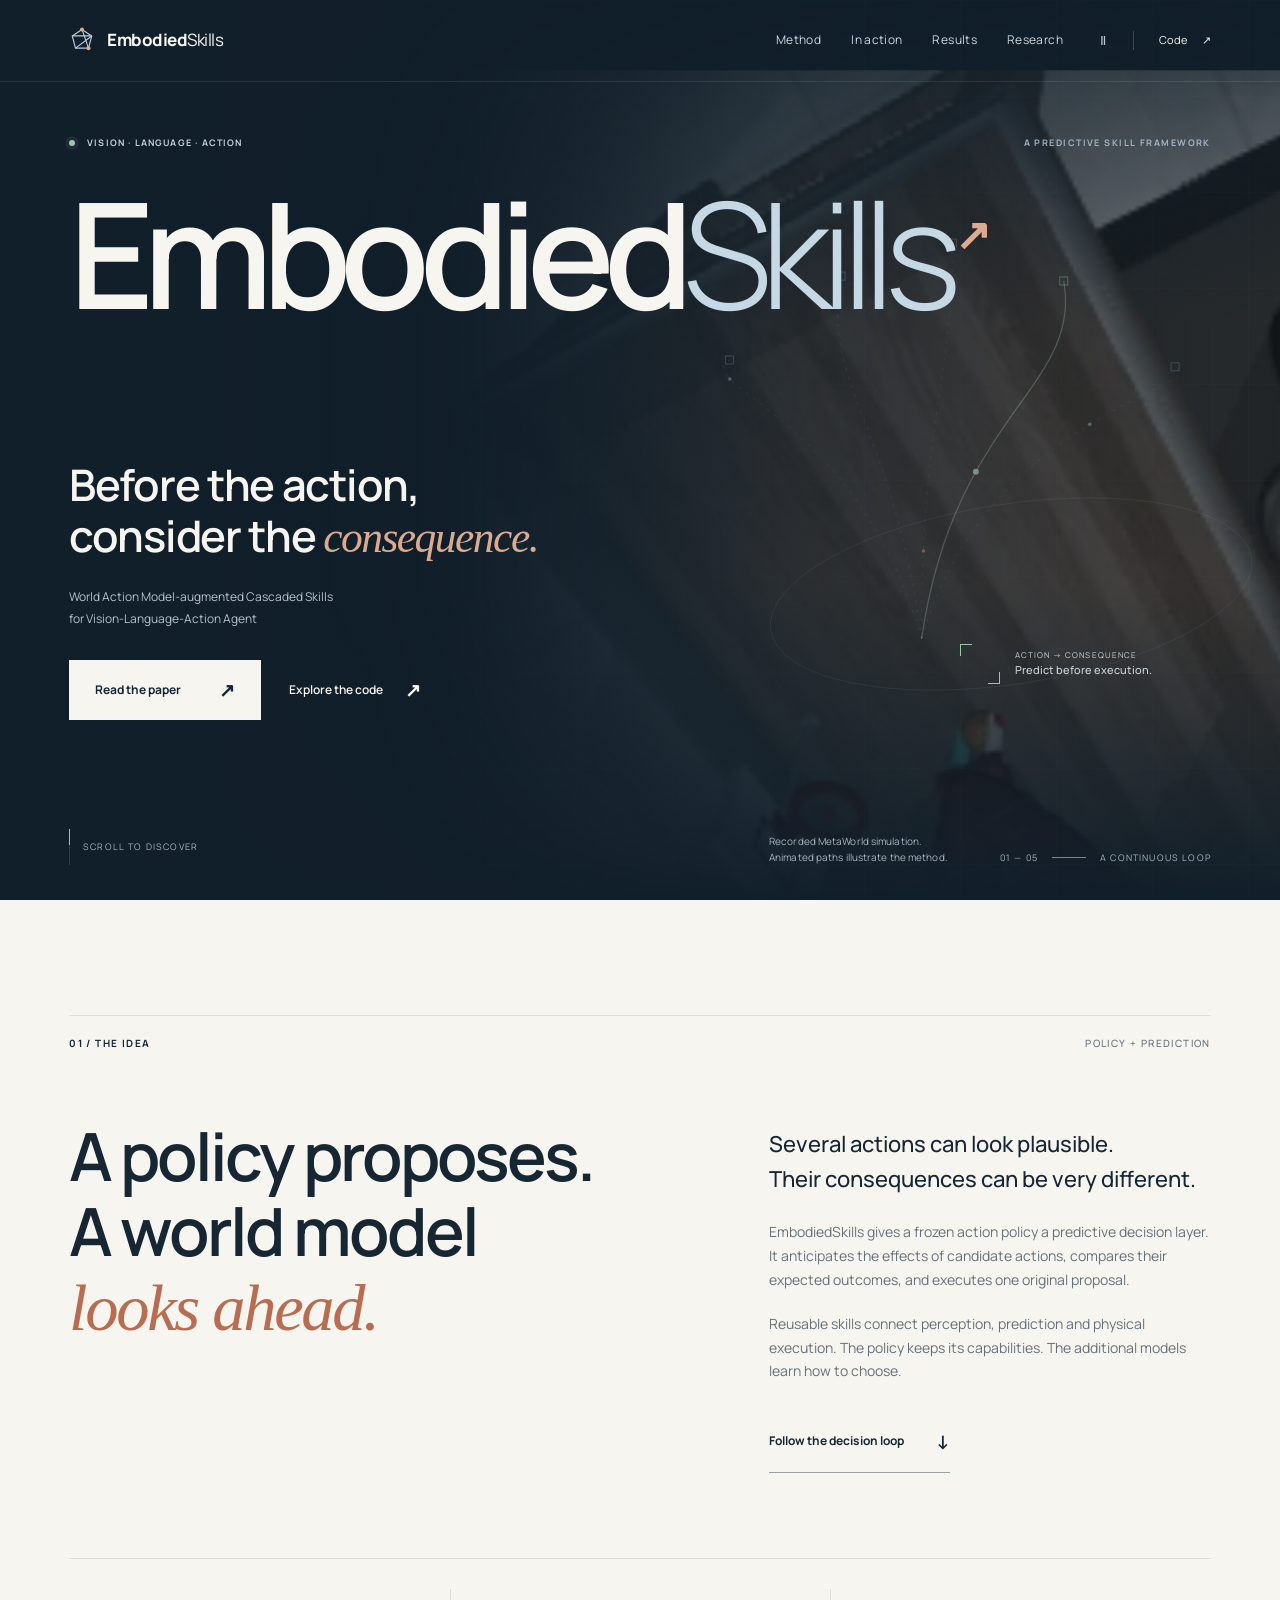
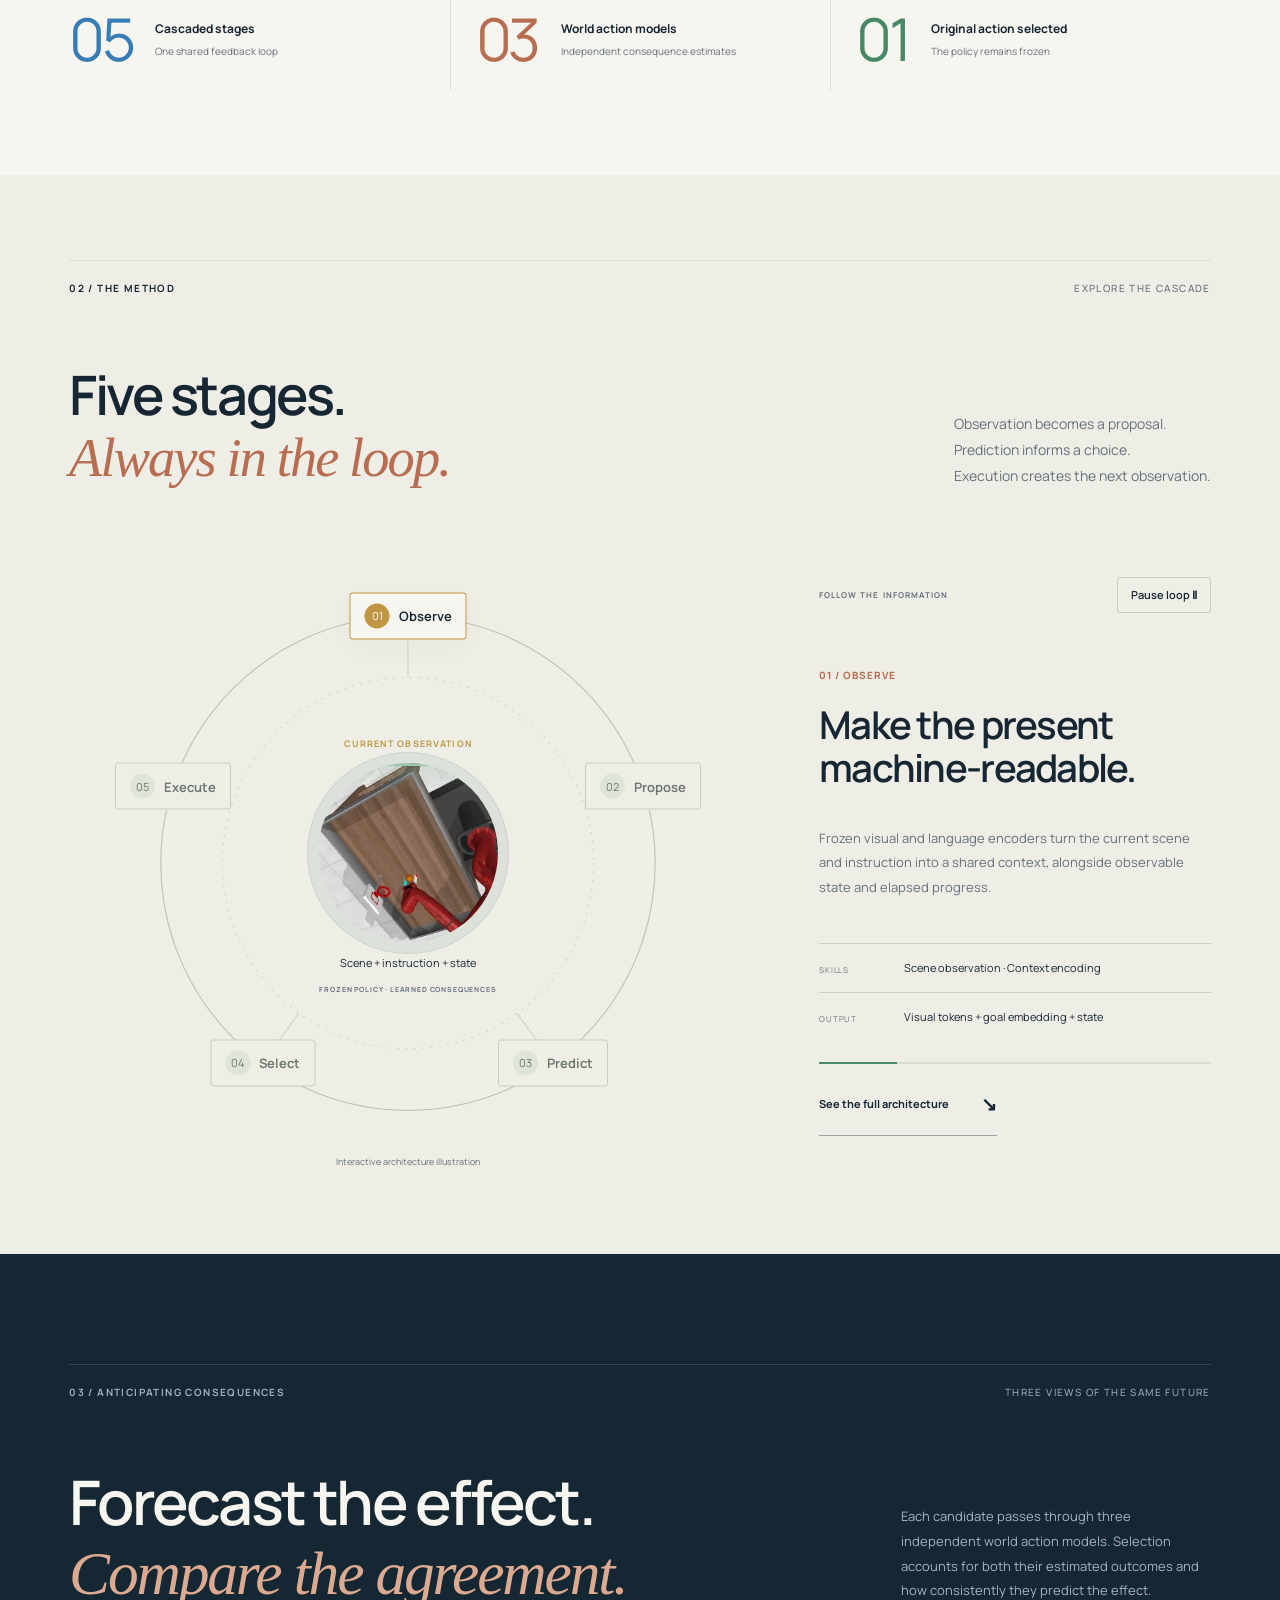
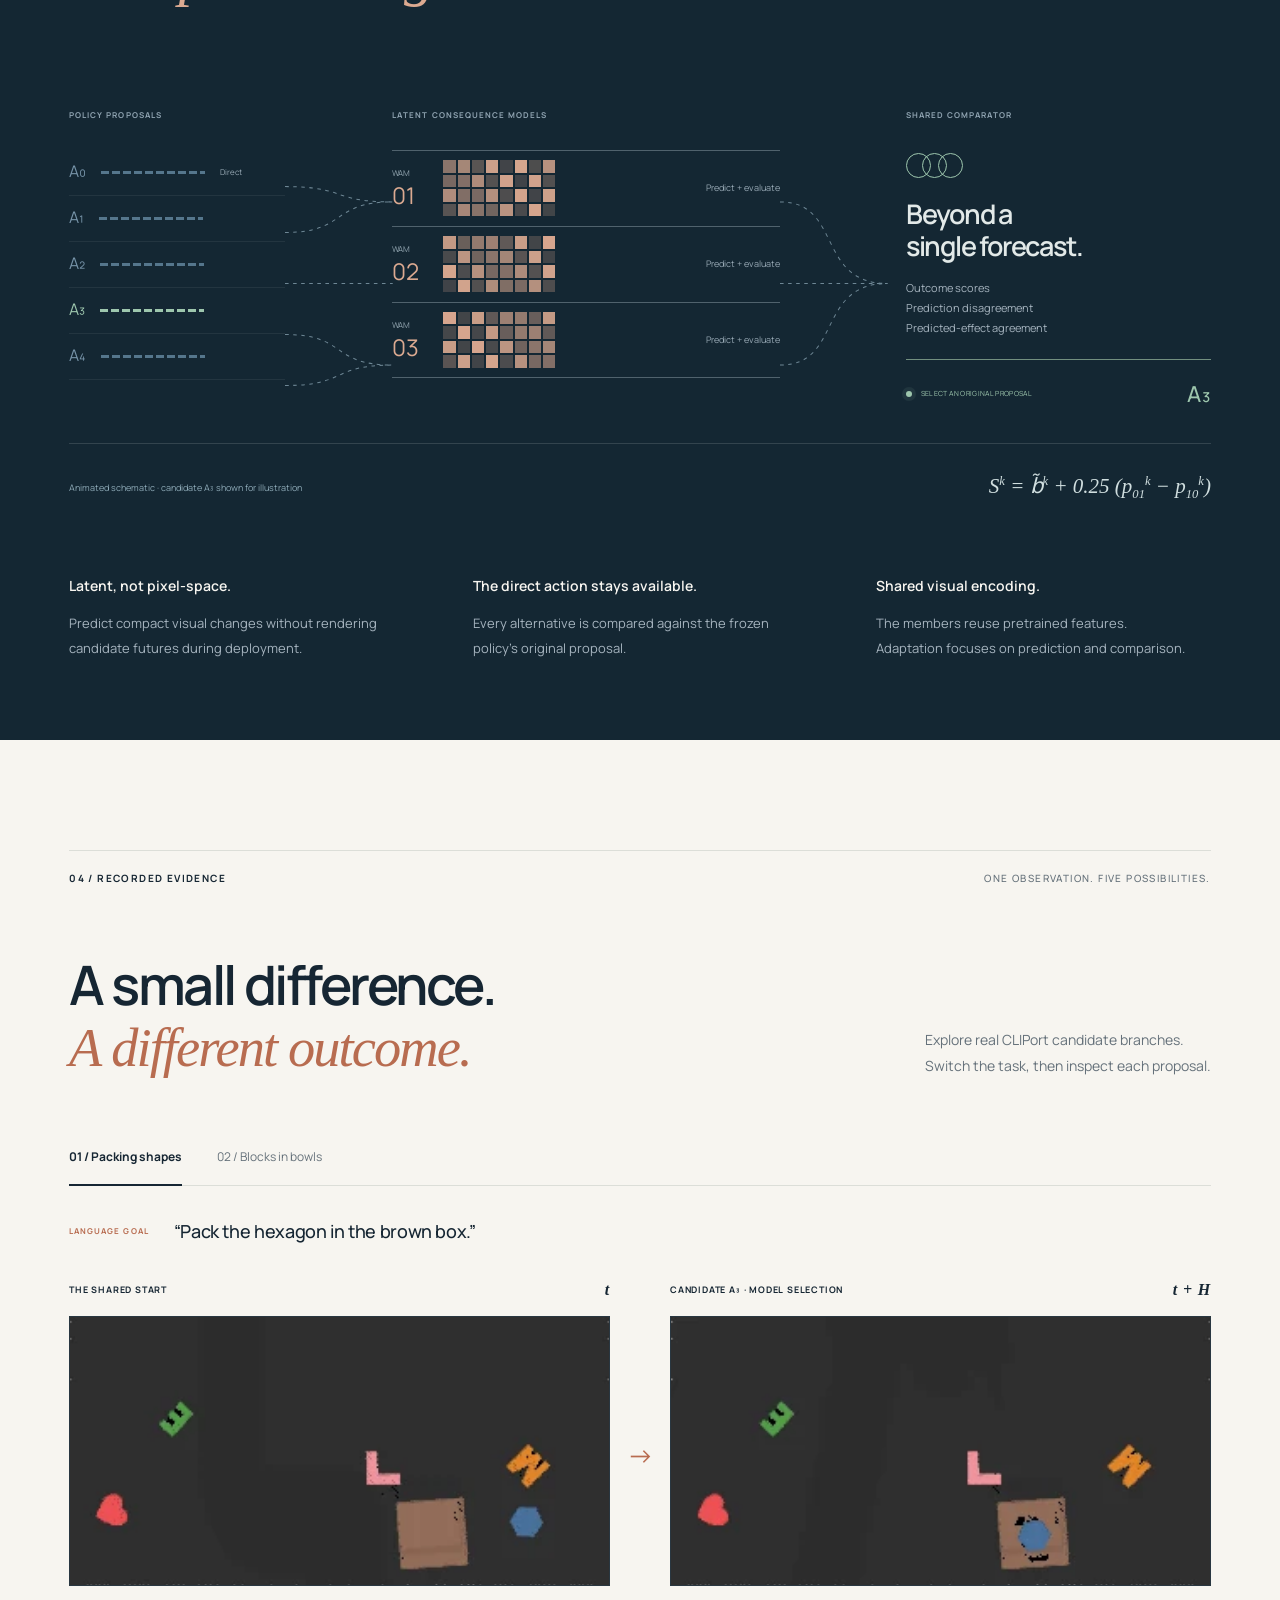
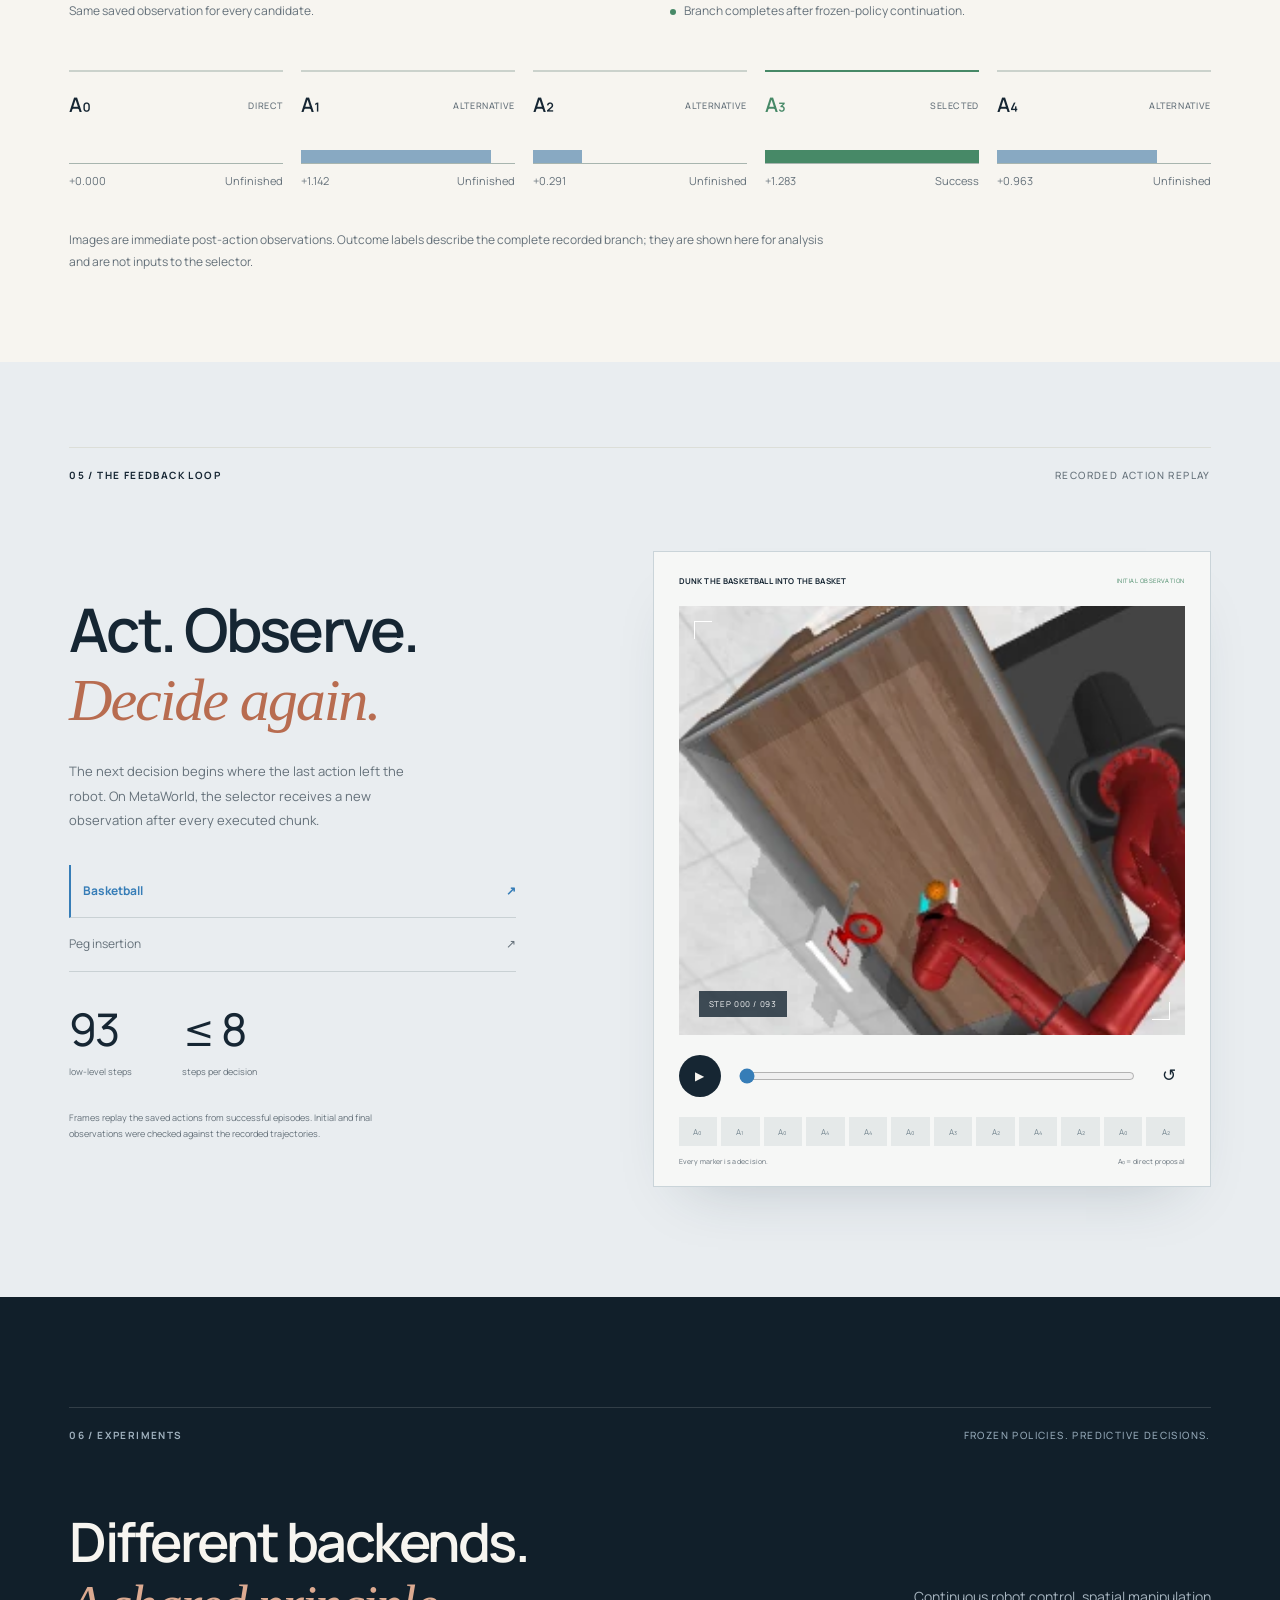
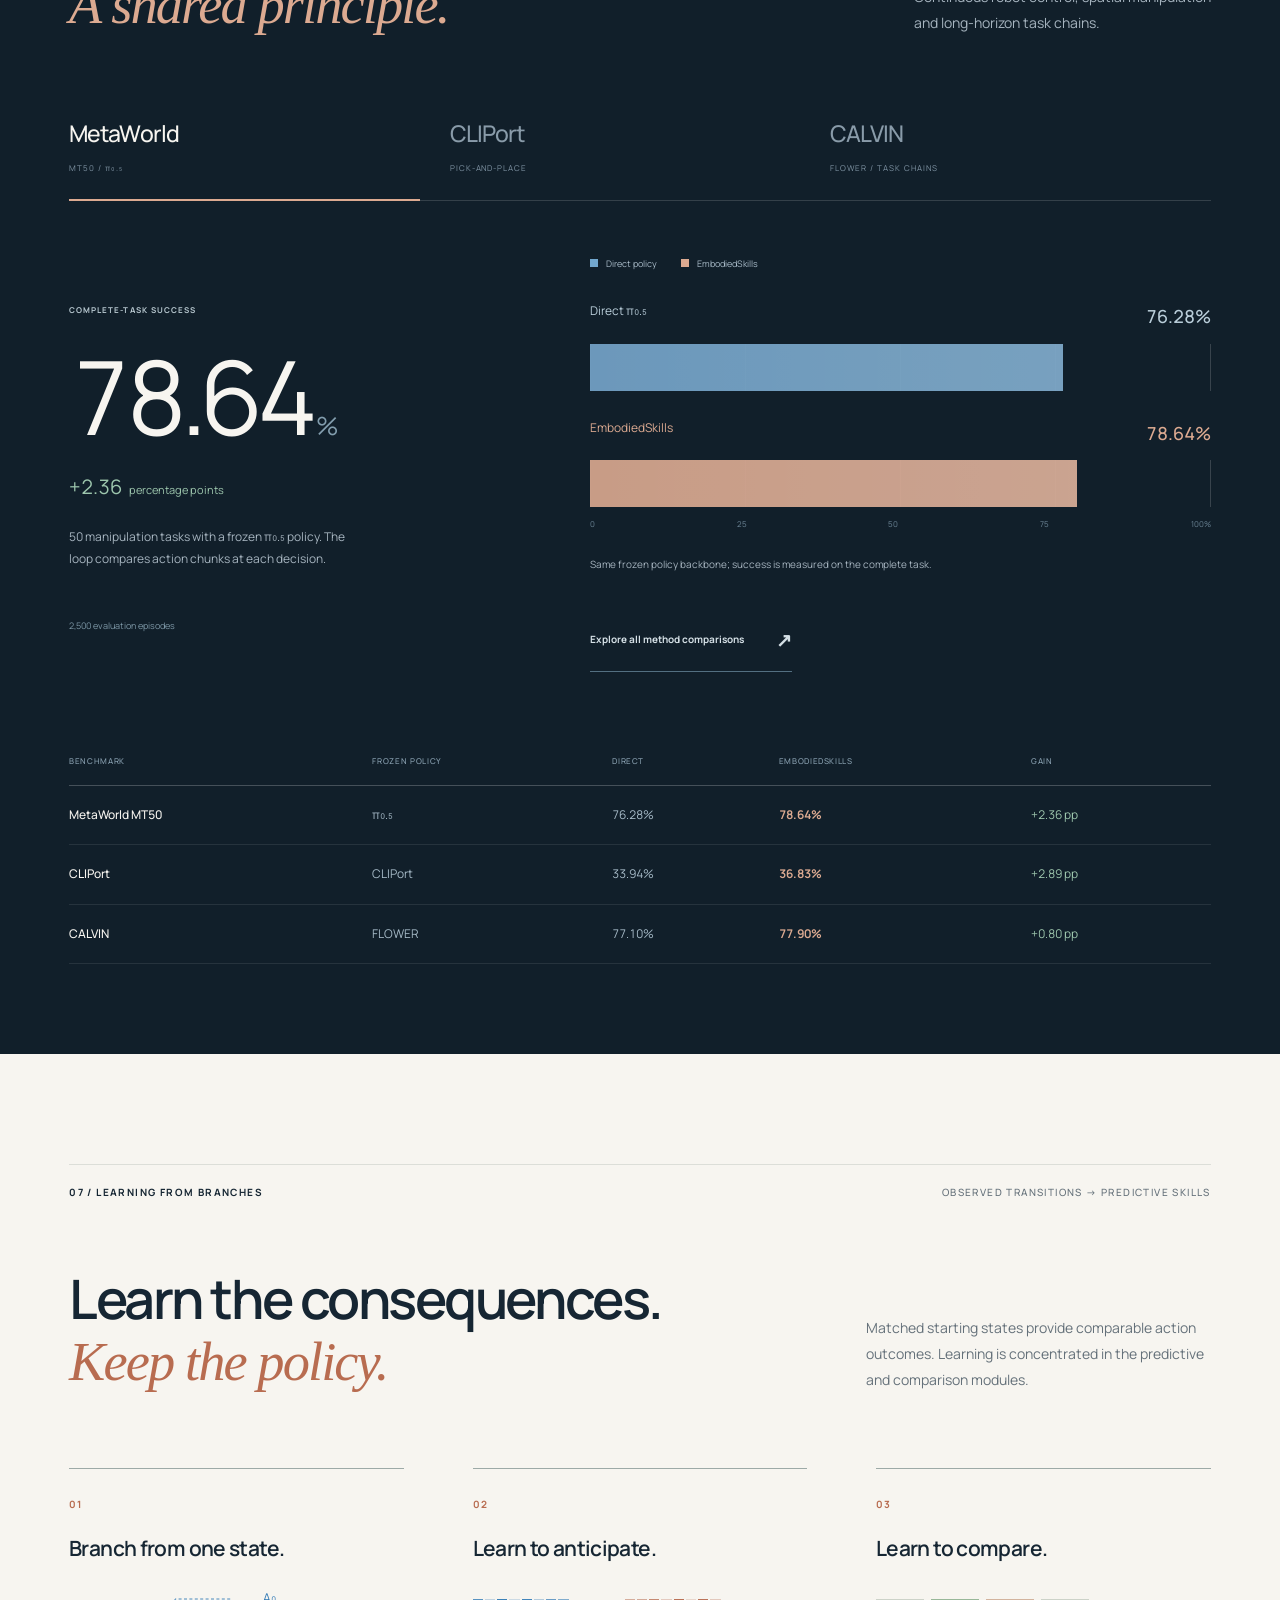
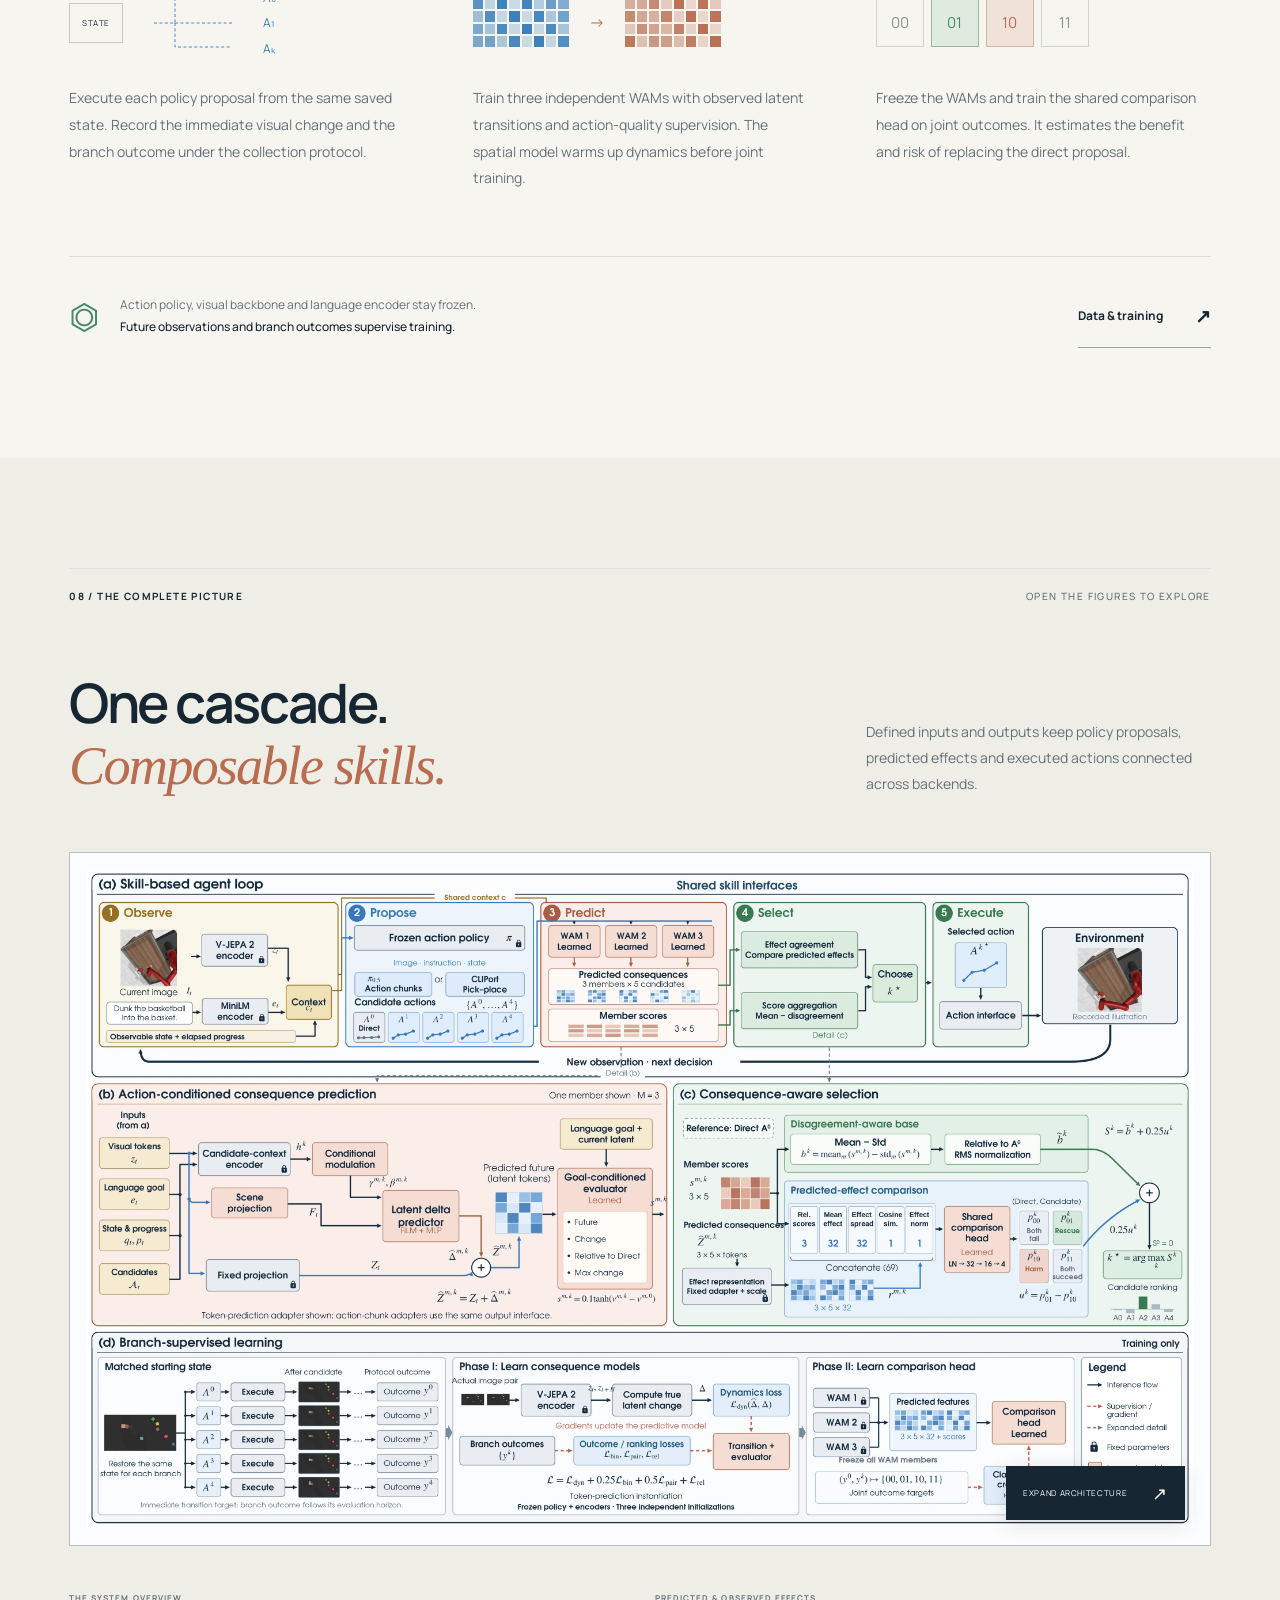
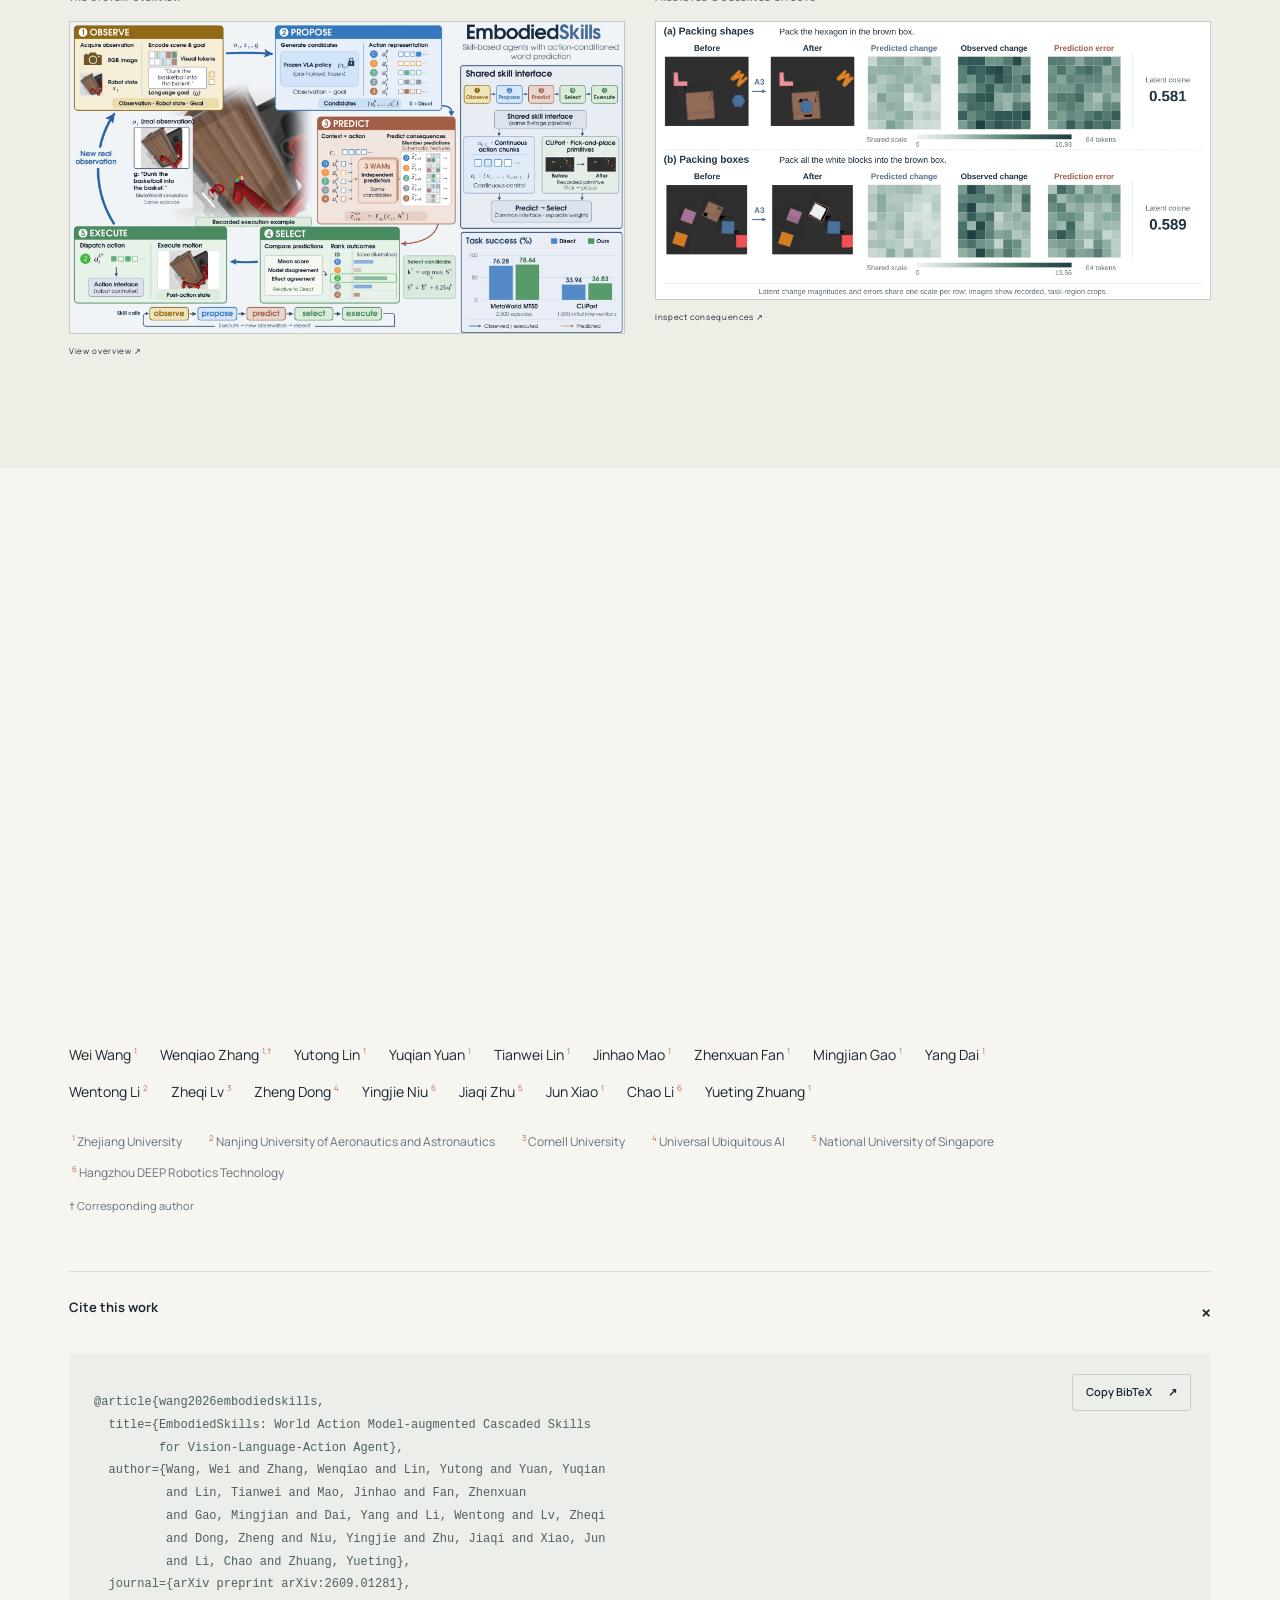
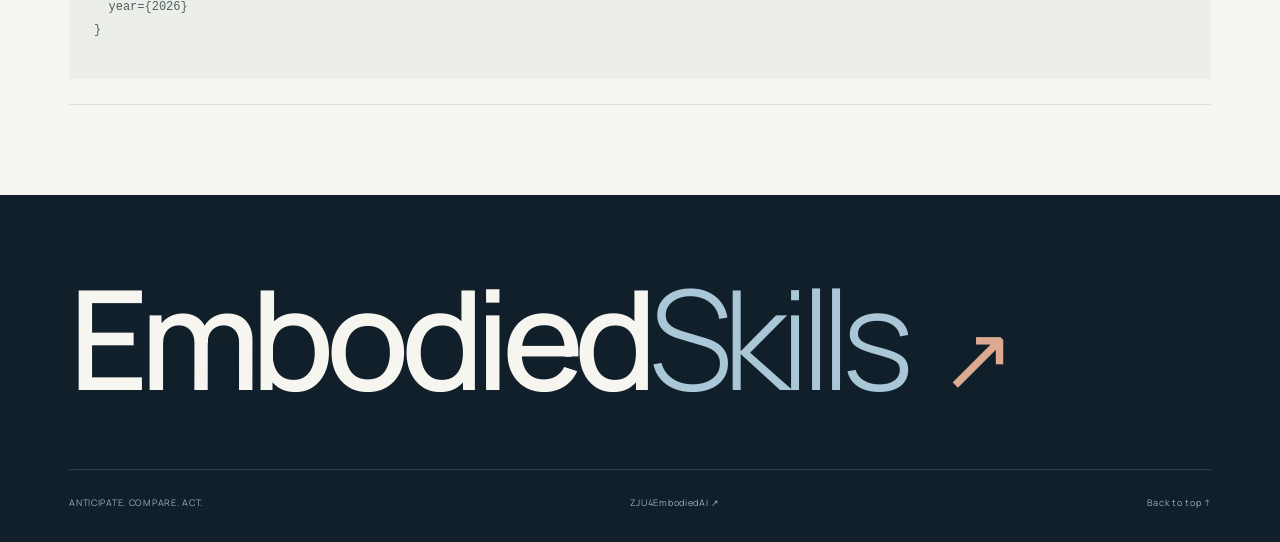
==== commit e3aa5826: "Use evaluated MetaWorld scenes in paper and website visuals" ====
--- a/site/index.html
+++ b/site/index.html
@@ -9,12 +9,12 @@
   <meta property="og:description" content="World Action Model-augmented Cascaded Skills for Vision-Language-Action Agent.">
   <meta property="og:type" content="website">
   <meta property="og:url" content="https://zju4embodiedai.github.io/EmbodiedSkills/">
-  <meta property="og:image" content="https://zju4embodiedai.github.io/EmbodiedSkills/assets/social.jpg">
+  <meta property="og:image" content="https://zju4embodiedai.github.io/EmbodiedSkills/assets/social.jpg?v=20261009">
   <meta name="twitter:card" content="summary_large_image">
   <link rel="canonical" href="https://zju4embodiedai.github.io/EmbodiedSkills/">
   <link rel="icon" type="image/svg+xml" href="assets/mark.svg">
   <link rel="preload" href="assets/fonts/manrope.woff2" as="font" type="font/woff2" crossorigin>
-  <link rel="preload" href="assets/robot-hero.webp" as="image">
+  <link rel="preload" href="assets/metaworld-hero.webp" as="image">
   <link rel="stylesheet" href="style.css">
   <title>EmbodiedSkills — Anticipate. Compare. Act.</title>
   <script>document.documentElement.classList.add('js');</script>
@@ -29,7 +29,7 @@
 </header>
 <main>
 <section class="hero dark" id="top" aria-labelledby="hero-title">
-  <div class="hero-photo" aria-hidden="true"><img src="assets/robot-hero.webp" width="660" height="540" alt="" fetchpriority="high"><div class="hero-photo-shade"></div></div>
+  <div class="hero-photo" aria-hidden="true"><img src="assets/metaworld-hero.webp" width="256" height="256" alt="" fetchpriority="high"><div class="hero-photo-shade"></div></div>
   <canvas id="hero-canvas" aria-hidden="true"></canvas>
   <div class="hero-grid" aria-hidden="true"></div>
   <div class="hero-content">
@@ -37,7 +37,7 @@
     <h1 id="hero-title" class="hero-enter">Embodied<span>Skills</span><sup>↗</sup></h1>
     <div class="hero-copy hero-enter"><h2>Before the action,<br>consider the <em>consequence.</em></h2><p>World Action Model-augmented Cascaded Skills<br class="desktop-break"> for Vision-Language-Action Agent</p><div class="hero-links"><a class="button button-light" href="https://arxiv.org/abs/2609.01281" target="_blank" rel="noopener">Read the paper <span>↗</span></a><a class="text-link" href="https://github.com/ZJU4EmbodiedAI/EmbodiedSkills" target="_blank" rel="noopener">Explore the code <span>↗</span></a></div></div>
     <div class="hero-annotation" aria-hidden="true"><span class="target-bracket"></span><span>ACTION → CONSEQUENCE<br><b>Predict before execution.</b></span></div>
-    <div class="hero-bottom hero-enter"><a href="#overview" class="scroll-cue"><span class="scroll-line"></span>SCROLL TO DISCOVER</a><p>Recorded robot simulation.<br>Animated paths illustrate the method.</p><span class="hero-index">01 — 05 <i></i> A CONTINUOUS LOOP</span></div>
+    <div class="hero-bottom hero-enter"><a href="#overview" class="scroll-cue"><span class="scroll-line"></span>SCROLL TO DISCOVER</a><p>Recorded MetaWorld simulation.<br>Animated paths illustrate the method.</p><span class="hero-index">01 — 05 <i></i> A CONTINUOUS LOOP</span></div>
   </div>
 </section>
 
@@ -58,7 +58,7 @@
         <circle cx="325" cy="306" r="178" class="inner-orbit"/>
         <path class="spoke" d="M325.000 128.000L325.000 93.000 M494.288 250.995L527.575 240.179 M429.626 450.005L450.198 478.321 M220.374 450.005L199.802 478.321 M155.712 250.995L122.425 240.179"/>
       </svg>
-      <div class="loop-core"><span class="micro" id="loop-core-label">CURRENT OBSERVATION</span><div class="loop-image"><img id="loop-image" src="assets/robot-before.webp" width="256" height="256" alt="Recorded robot observation illustrating the observe stage"><div class="latent-grid" aria-hidden="true"></div><div class="scan-line" aria-hidden="true"></div></div><p id="loop-core-caption">Scene + instruction + state</p><span class="core-bottom">FROZEN POLICY · LEARNED CONSEQUENCES</span></div>
+      <div class="loop-core"><span class="micro" id="loop-core-label">CURRENT OBSERVATION</span><div class="loop-image"><img id="loop-image" src="assets/metaworld-before.webp" width="256" height="256" alt="Recorded MetaWorld basketball observation illustrating the observe stage"><div class="latent-grid" aria-hidden="true"></div><div class="scan-line" aria-hidden="true"></div></div><p id="loop-core-caption">Scene + instruction + state</p><span class="core-bottom">FROZEN POLICY · LEARNED CONSEQUENCES</span></div>
       <div class="stage-tabs" role="tablist" aria-label="Stages of the decision loop">
         <button class="stage-node active" id="stage-0" role="tab" aria-selected="true" aria-controls="stage-description" data-stage="0"><span>01</span><b>Observe</b></button>
         <button class="stage-node" id="stage-1" role="tab" aria-selected="false" aria-controls="stage-description" tabindex="-1" data-stage="1"><span>02</span><b>Propose</b></button>
@@ -120,8 +120,8 @@
 <section class="architecture section-pad" id="architecture">
   <div class="section-label reveal"><span>08 / THE COMPLETE PICTURE</span><span>OPEN THE FIGURES TO EXPLORE</span></div>
   <div class="section-heading reveal"><h2>One cascade.<br><em>Composable skills.</em></h2><p>Defined inputs and outputs keep policy proposals, predicted effects and executed actions connected across backends.</p></div>
-  <button class="figure-button architecture-figure reveal" data-figure="assets/architecture.webp" data-caption="EmbodiedSkills architecture: the five-stage loop, action-conditioned latent prediction, consequence agreement and branch-supervised learning."><img src="assets/architecture.webp" width="2048" height="1219" alt="Detailed EmbodiedSkills architecture from the paper" loading="lazy"><span class="figure-open">EXPAND ARCHITECTURE <span>↗</span></span></button>
-  <div class="figure-pair"><button class="figure-button reveal" data-figure="assets/teaser.webp" data-caption="EmbodiedSkills overview. Robot imagery illustrates recorded execution; candidate paths and latent displays are schematic."><span class="micro">THE SYSTEM OVERVIEW</span><img src="assets/teaser.webp" width="3840" height="2160" alt="EmbodiedSkills paper teaser" loading="lazy"><span class="figure-open">View overview ↗</span></button><button class="figure-button reveal" data-figure="assets/consequences.webp" data-caption="Predicted and observed latent changes in held-out CLIPort transitions, with spatial error visualizations."><span class="micro">PREDICTED & OBSERVED EFFECTS</span><img src="assets/consequences.webp" alt="Predicted latent changes compared with observed changes" loading="lazy"><span class="figure-open">Inspect consequences ↗</span></button></div>
+  <button class="figure-button architecture-figure reveal" data-figure="assets/architecture.webp?v=20261009" data-caption="EmbodiedSkills architecture: the five-stage loop, action-conditioned latent prediction, consequence agreement and branch-supervised learning."><img src="assets/architecture.webp?v=20261009" width="2048" height="1219" alt="Detailed EmbodiedSkills architecture from the paper" loading="lazy"><span class="figure-open">EXPAND ARCHITECTURE <span>↗</span></span></button>
+  <div class="figure-pair"><button class="figure-button reveal" data-figure="assets/teaser.webp?v=20261009" data-caption="EmbodiedSkills overview. Robot imagery shows a recorded MetaWorld basketball episode; candidate paths and latent displays are schematic."><span class="micro">THE SYSTEM OVERVIEW</span><img src="assets/teaser.webp?v=20261009" width="3840" height="2160" alt="EmbodiedSkills paper teaser" loading="lazy"><span class="figure-open">View overview ↗</span></button><button class="figure-button reveal" data-figure="assets/consequences.webp" data-caption="Predicted and observed latent changes in held-out CLIPort transitions, with spatial error visualizations."><span class="micro">PREDICTED & OBSERVED EFFECTS</span><img src="assets/consequences.webp" alt="Predicted latent changes compared with observed changes" loading="lazy"><span class="figure-open">Inspect consequences ↗</span></button></div>
 </section>
 
 <section class="research section-pad" id="research">
@@ -146,6 +146,6 @@
 <dialog id="figure-dialog" aria-labelledby="figure-caption"><div class="dialog-toolbar"><span>EMBODIEDSKILLS / RESEARCH FIGURE</span><button id="close-figure" class="small-button">Close <span>×</span></button></div><div class="dialog-image-wrap"><img id="dialog-image" alt=""></div><p id="figure-caption"></p></dialog>
 <div class="toast" role="status" aria-live="polite"></div>
 <noscript><p class="noscript-note">Interactive figures and replay controls require JavaScript. The paper, architecture, results table and resources are available below.</p></noscript>
-<script type="module" src="app.js"></script>
+<script type="module" src="app.js?v=20261009"></script>
 </body>
 </html>
